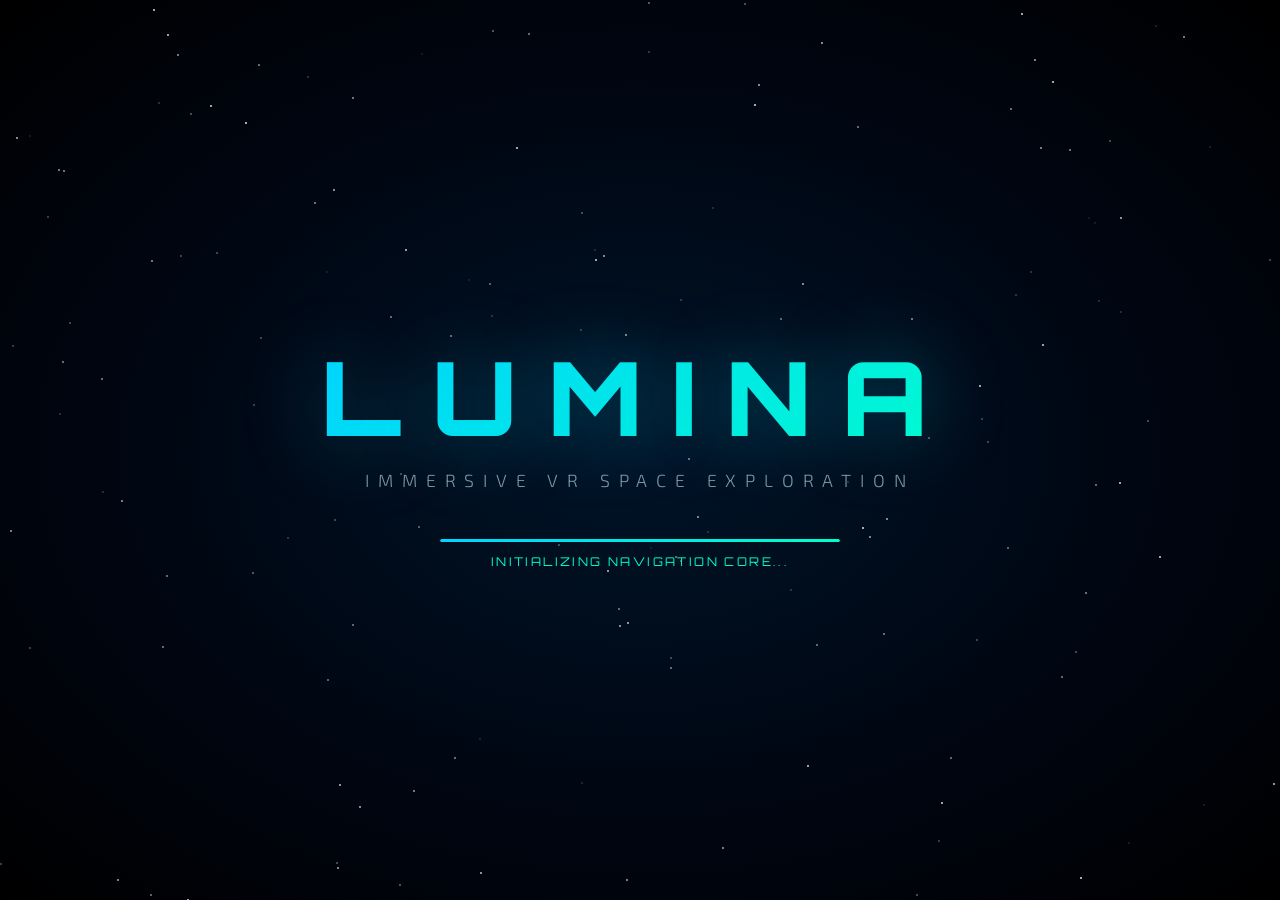
==== index.html @ 9124e57e "1st commit" ====
<!DOCTYPE html>
<html lang="en">

<head>
  <meta charset="UTF-8" />
  <meta name="viewport" content="width=device-width, initial-scale=1.0" />
  <meta name="description" content="LUMINA – An immersive VR space exploration experience. Travel through a living universe, discover alien civilizations, and experience realistic zero-gravity physics." />
  <meta name="keywords" content="VR, space, exploration, A-Frame, WebVR, WebXR, LUMINA" />
  <title>LUMINA – Immersive VR Space Exploration</title>
  <link rel="stylesheet" href="lumina.css" />

  <!-- A-Frame 1.7.1 -->
  <script src="https://aframe.io/releases/1.7.1/aframe.min.js"></script>
  <!-- A-Frame Extras (physics + movement) -->
  <script src="https://cdn.jsdelivr.net/gh/c-frame/aframe-extras@7.4.0/dist/aframe-extras.min.js"></script>
</head>

<body>

  <!-- ╔══════════════════════════════════════════════════════════╗
       ║              LOADING SCREEN                            ║
       ╚══════════════════════════════════════════════════════════╝ -->
  <div id="loading-screen">
    <div class="loading-stars" id="loading-stars-container"></div>
    <div class="loading-logo">LUMINA</div>
    <div class="loading-subtitle">Immersive VR Space Exploration</div>
    <div class="loading-bar-wrapper">
      <div class="loading-bar-track">
        <div class="loading-bar-fill"></div>
      </div>
      <div class="loading-status" id="loading-status">INITIALIZING NAVIGATION CORE...</div>
    </div>
  </div>

  <!-- ╔══════════════════════════════════════════════════════════╗
       ║              HUD OVERLAY                               ║
       ╚══════════════════════════════════════════════════════════╝ -->
  <div id="hud-overlay">

    <!-- Corner brackets -->
    <div class="hud-corner tl"></div>
    <div class="hud-corner tr"></div>
    <div class="hud-corner bl"></div>
    <div class="hud-corner br"></div>

    <!-- TOP BAR -->
    <div id="hud-top">
      <div class="hud-title">◈ LUMINA EXPLORER ◈</div>
      <div class="hud-clock" id="hud-clock">00:00:00 UTC</div>
    </div>

    <!-- EVA INDICATOR -->
    <div id="eva-indicator">⚠ EVA MODE ACTIVE ⚠</div>

    <!-- LEFT PANEL: Ship Status -->
    <div id="hud-left">
      <div class="hud-panel">
        <div class="panel-label">◈ SHIP STATUS</div>
        <!-- Fuel -->
        <div class="meter-row">
          <span class="meter-icon">⛽</span>
          <span class="meter-label">FUEL</span>
          <div class="meter-bar"><div class="meter-fill fuel" id="fuel-bar" style="width:100%"></div></div>
          <span class="meter-val" id="fuel-val">100%</span>
        </div>
        <!-- Oxygen -->
        <div class="meter-row">
          <span class="meter-icon">💨</span>
          <span class="meter-label">O₂</span>
          <div class="meter-bar"><div class="meter-fill oxygen" id="oxygen-bar" style="width:100%"></div></div>
          <span class="meter-val" id="oxygen-val">100%</span>
        </div>
        <!-- Hull -->
        <div class="meter-row">
          <span class="meter-icon">🛡</span>
          <span class="meter-label">HULL</span>
          <div class="meter-bar"><div class="meter-fill hull" id="hull-bar" style="width:100%"></div></div>
          <span class="meter-val" id="hull-val">100%</span>
        </div>
        <!-- Shield -->
        <div class="meter-row">
          <span class="meter-icon">⚡</span>
          <span class="meter-label">SHIELD</span>
          <div class="meter-bar"><div class="meter-fill shield" id="shield-bar" style="width:100%"></div></div>
          <span class="meter-val" id="shield-val">100%</span>
        </div>
      </div>

      <!-- XP & Level -->
      <div class="hud-panel">
        <div class="panel-label">◈ EXPERIENCE</div>
        <div class="xp-bar-wrapper">
          <div class="xp-fill" id="xp-fill" style="width:0%"></div>
        </div>
        <div class="xp-label" id="xp-label">LVL 1  ·  0/1000 XP</div>
      </div>

      <!-- Nav data -->
      <div class="hud-panel">
        <div class="panel-label">◈ NAVIGATION</div>
        <div class="nav-item">
          <span class="nav-key">SECTOR</span>
          <span class="nav-val">SOL-ALPHA</span>
        </div>
        <div class="nav-item">
          <span class="nav-key">COORDS</span>
          <span class="nav-val" id="nav-coords">0,0,0</span>
        </div>
        <div class="nav-item">
          <span class="nav-key">HEADING</span>
          <span class="nav-val">NNE</span>
        </div>
        <div class="nav-item">
          <span class="nav-key">TEMP</span>
          <span class="nav-val">-270°C</span>
        </div>
      </div>
    </div>

    <!-- RIGHT PANEL: Mission & Resources -->
    <div id="hud-right">
      <!-- Mission -->
      <div class="hud-panel" style="background: rgba(0,20,60,0.75); border:1px solid rgba(0,212,255,0.5); border-radius:8px; padding:0.75rem 1rem; backdrop-filter:blur(12px);">
        <div class="mission-title">◈ ACTIVE MISSION</div>
        <div class="mission-name">Explore the Solar System</div>
        <div class="mission-desc">Scan all 8 planets and document your findings for NOVA's research database.</div>
        <div class="mission-progress-bar">
          <div class="mission-progress-fill" id="mission-progress" style="width:35%"></div>
        </div>
        <div style="font-size:0.6rem; color:rgba(200,240,255,0.5); margin-top:0.3rem; font-family:'Orbitron',monospace;">PROGRESS: 35%</div>
      </div>

      <!-- Resources -->
      <div class="hud-panel">
        <div class="panel-label">◈ RESOURCES</div>
        <div class="nav-item">
          <span class="nav-key">💰 Credits</span>
          <span class="nav-val" id="credits-val">850</span>
        </div>
        <div class="nav-item">
          <span class="nav-key">⛏ Minerals</span>
          <span class="nav-val" id="minerals-val">3</span>
        </div>
        <div class="nav-item">
          <span class="nav-key">💎 Crystals</span>
          <span class="nav-val" id="crystals-val">1</span>
        </div>
      </div>

      <!-- Controls -->
      <div class="hud-panel">
        <div class="panel-label">◈ QUICK ACTIONS</div>
        <div class="key-hint"><span class="key">W/S/A/D</span><span class="key-label">Move</span></div>
        <div class="key-hint"><span class="key">WASD+Mouse</span><span class="key-label">Look</span></div>
        <div class="key-hint"><span class="key">E</span><span class="key-label">EVA Mode</span></div>
        <div class="key-hint"><span class="key">U</span><span class="key-label">Upgrades</span></div>
        <div class="key-hint"><span class="key">N</span><span class="key-label">NOVA Talk</span></div>
        <div class="key-hint"><span class="key">Click</span><span class="key-label">Scan/Interact</span></div>
      </div>
    </div>

    <!-- BOTTOM: Velocity + Compass + Radar -->
    <div id="hud-bottom">
      <div class="velocity-display">
        <span class="velocity-val" id="velocity-val">0</span>
        <span class="velocity-unit">KM/S RELATIVE</span>
      </div>

      <div class="compass-display">
        <div class="compass-ring">
          <div class="compass-needle"></div>
        </div>
      </div>

      <div class="radar-display">
        <div class="radar-rings"></div>
        <div class="radar-sweep"></div>
        <!-- Random blips -->
        <div class="radar-dot" style="top:30%;left:60%"></div>
        <div class="radar-dot" style="top:65%;left:25%; background:#fbbf24; box-shadow:0 0 6px #fbbf24;"></div>
        <div class="radar-dot" style="top:20%;left:40%; background:#ef4444; box-shadow:0 0 6px #ef4444;"></div>
        <div class="radar-dot" style="top:50%;left:50%; background:#22c55e; box-shadow:0 0 6px #22c55e;"></div>
      </div>
    </div>

    <!-- NOVA AI PANEL -->
    <div id="nova-panel" class="hidden">
      <div class="nova-orb"></div>
      <div class="nova-content">
        <div class="nova-label">◈ NOVA AI COMPANION</div>
        <div class="nova-text" id="nova-text">"Welcome aboard LUMINA."</div>
      </div>
    </div>

    <!-- PLANET SCANNER -->
    <div id="planet-scanner" class="hidden">
      <div class="scanner-scan-line"></div>
      <div class="scanner-header">
        <span class="scanner-icon" id="scan-icon">🌍</span>
        <span class="scanner-planet-name">EARTH</span>
      </div>
      <div class="scanner-data">
        <div class="scanner-row">
          <span class="scanner-key">Temperature</span>
          <span class="scanner-val" id="scan-temp">15°C avg</span>
        </div>
        <div class="scanner-row">
          <span class="scanner-key">Atmosphere</span>
          <span class="scanner-val" id="scan-atmo">N₂, O₂</span>
        </div>
        <div class="scanner-row">
          <span class="scanner-key">Gravity</span>
          <span class="scanner-val" id="scan-grav">9.81 m/s²</span>
        </div>
        <div class="scanner-row">
          <span class="scanner-key">Diameter</span>
          <span class="scanner-val" id="scan-diam">12,742 km</span>
        </div>
        <div class="scanner-row">
          <span class="scanner-key">Dist. from Sun</span>
          <span class="scanner-val" id="scan-dist">149.6M km</span>
        </div>
        <div class="scanner-fact" id="scan-fact">71% of Earth's surface is covered by water.</div>
      </div>
    </div>

    <!-- NOTIFICATIONS -->
    <div id="notifications"></div>

    <!-- CROSSHAIR -->
    <div class="crosshair">
      <div class="crosshair-ring"></div>
    </div>

    <!-- GALAXY TRANSITION -->
    <div id="galaxy-transition"></div>

    <!-- BLACK HOLE WARNING -->
    <div id="blackhole-warning"></div>

  </div><!-- /hud-overlay -->

  <!-- ╔══════════════════════════════════════════════════════════╗
       ║              UPGRADE MENU                              ║
       ╚══════════════════════════════════════════════════════════╝ -->
  <div id="upgrade-menu" class="hidden">
    <div class="upgrade-container">
      <div class="upgrade-header">
        <h2>◈ SHIP UPGRADES ◈</h2>
        <p>Enhance your LUMINA Explorer with advanced technology</p>
      </div>

      <!-- Resources summary -->
      <div class="resources-display">
        <div class="resource-item">
          <div class="resource-amount" id="credits-val">850</div>
          <div class="resource-label">CREDITS</div>
        </div>
        <div class="resource-item">
          <div class="resource-amount" id="minerals-val2">3</div>
          <div class="resource-label">MINERALS</div>
        </div>
        <div class="resource-item">
          <div class="resource-amount" id="crystals-val2">1</div>
          <div class="resource-label">CRYSTALS</div>
        </div>
      </div>

      <div class="upgrade-grid">
        <!-- Thrusters -->
        <div class="upgrade-card" data-system="thrusters" onclick="buyUpgrade('thrusters')">
          <div class="upgrade-icon">🚀</div>
          <div class="upgrade-name">THRUSTERS</div>
          <div class="upgrade-level-bar">
            <div class="upgrade-pip filled"></div>
            <div class="upgrade-pip"></div>
            <div class="upgrade-pip"></div>
            <div class="upgrade-pip"></div>
            <div class="upgrade-pip"></div>
          </div>
          <div class="upgrade-cost">Cost: 200 CR</div>
        </div>
        <!-- Scanner -->
        <div class="upgrade-card" data-system="scanner" onclick="buyUpgrade('scanner')">
          <div class="upgrade-icon">🔭</div>
          <div class="upgrade-name">SCANNER</div>
          <div class="upgrade-level-bar">
            <div class="upgrade-pip filled"></div>
            <div class="upgrade-pip"></div>
            <div class="upgrade-pip"></div>
            <div class="upgrade-pip"></div>
            <div class="upgrade-pip"></div>
          </div>
          <div class="upgrade-cost">Cost: 150 CR</div>
        </div>
        <!-- Fuel Efficiency -->
        <div class="upgrade-card" data-system="fuelEff" onclick="buyUpgrade('fuelEff')">
          <div class="upgrade-icon">⛽</div>
          <div class="upgrade-name">FUEL EFFICIENCY</div>
          <div class="upgrade-level-bar">
            <div class="upgrade-pip"></div>
            <div class="upgrade-pip"></div>
            <div class="upgrade-pip"></div>
            <div class="upgrade-pip"></div>
            <div class="upgrade-pip"></div>
          </div>
          <div class="upgrade-cost">Cost: 120 CR</div>
        </div>
        <!-- Shield -->
        <div class="upgrade-card" data-system="shield" onclick="buyUpgrade('shield')">
          <div class="upgrade-icon">🛡</div>
          <div class="upgrade-name">SHIELD MATRIX</div>
          <div class="upgrade-level-bar">
            <div class="upgrade-pip filled"></div>
            <div class="upgrade-pip"></div>
            <div class="upgrade-pip"></div>
            <div class="upgrade-pip"></div>
            <div class="upgrade-pip"></div>
          </div>
          <div class="upgrade-cost">Cost: 200 CR</div>
        </div>
        <!-- Navigation -->
        <div class="upgrade-card" data-system="navigation" onclick="buyUpgrade('navigation')">
          <div class="upgrade-icon">🗺</div>
          <div class="upgrade-name">NAVIGATION</div>
          <div class="upgrade-level-bar">
            <div class="upgrade-pip"></div>
            <div class="upgrade-pip"></div>
            <div class="upgrade-pip"></div>
            <div class="upgrade-pip"></div>
            <div class="upgrade-pip"></div>
          </div>
          <div class="upgrade-cost">Cost: 100 CR</div>
        </div>
        <!-- AI -->
        <div class="upgrade-card" data-system="ai" onclick="buyUpgrade('ai')">
          <div class="upgrade-icon">🤖</div>
          <div class="upgrade-name">NOVA AI CORE</div>
          <div class="upgrade-level-bar">
            <div class="upgrade-pip filled"></div>
            <div class="upgrade-pip"></div>
            <div class="upgrade-pip"></div>
            <div class="upgrade-pip"></div>
            <div class="upgrade-pip"></div>
          </div>
          <div class="upgrade-cost">Cost: 180 CR</div>
        </div>
        <!-- Jetpack -->
        <div class="upgrade-card" data-system="jetpack" onclick="buyUpgrade('jetpack')">
          <div class="upgrade-icon">🧳</div>
          <div class="upgrade-name">JETPACK</div>
          <div class="upgrade-level-bar">
            <div class="upgrade-pip"></div>
            <div class="upgrade-pip"></div>
            <div class="upgrade-pip"></div>
            <div class="upgrade-pip"></div>
            <div class="upgrade-pip"></div>
          </div>
          <div class="upgrade-cost">Cost: 250 CR</div>
        </div>
        <!-- Radar -->
        <div class="upgrade-card" data-system="radar" onclick="buyUpgrade('radar')">
          <div class="upgrade-icon">📡</div>
          <div class="upgrade-name">RADAR ARRAY</div>
          <div class="upgrade-level-bar">
            <div class="upgrade-pip filled"></div>
            <div class="upgrade-pip"></div>
            <div class="upgrade-pip"></div>
            <div class="upgrade-pip"></div>
            <div class="upgrade-pip"></div>
          </div>
          <div class="upgrade-cost">Cost: 130 CR</div>
        </div>
        <!-- Storage -->
        <div class="upgrade-card" data-system="storage" onclick="buyUpgrade('storage')">
          <div class="upgrade-icon">📦</div>
          <div class="upgrade-name">CARGO HOLD</div>
          <div class="upgrade-level-bar">
            <div class="upgrade-pip"></div>
            <div class="upgrade-pip"></div>
            <div class="upgrade-pip"></div>
            <div class="upgrade-pip"></div>
            <div class="upgrade-pip"></div>
          </div>
          <div class="upgrade-cost">Cost: 90 CR</div>
        </div>
        <!-- Appearance -->
        <div class="upgrade-card" data-system="appearance" onclick="buyUpgrade('appearance')">
          <div class="upgrade-icon">✨</div>
          <div class="upgrade-name">HULL SKIN</div>
          <div class="upgrade-level-bar">
            <div class="upgrade-pip"></div>
            <div class="upgrade-pip"></div>
            <div class="upgrade-pip"></div>
            <div class="upgrade-pip"></div>
            <div class="upgrade-pip"></div>
          </div>
          <div class="upgrade-cost">Cost: 80 CR</div>
        </div>
      </div>

      <button class="upgrade-close-btn" onclick="closeUpgradeMenu()">[ CLOSE — RETURN TO COCKPIT ]</button>
    </div>
  </div>

  <!-- ╔══════════════════════════════════════════════════════════╗
       ║              A-FRAME VR SCENE                          ║
       ╚══════════════════════════════════════════════════════════╝ -->
  <a-scene
    id="lumina-scene"
    renderer="antialias:true; colorManagement:true; physicallyCorrectLights:true; highRefreshRate:true; exposure:1.0;"
    vr-mode-ui="enabled:true"
    background="color: #000007"
    fog="type:exponential; color:#000010; density:0.0008"
    stats="false"
  >

    <!-- ── ASSETS ─────────────────────────────────────────────── -->
    <a-assets timeout="15000">
      <!-- Planet textures via esoteric CDN -->
      <img id="tex-sun"     src="https://upload.wikimedia.org/wikipedia/commons/thumb/b/b4/The_Sun_by_the_Atmospheric_Imaging_Assembly_of_NASA%27s_Solar_Dynamics_Observatory_-_20100819.jpg/1024px-The_Sun_by_the_Atmospheric_Imaging_Assembly_of_NASA%27s_Solar_Dynamics_Observatory_-_20100819.jpg" crossorigin="anonymous" />
      <img id="tex-earth"   src="https://upload.wikimedia.org/wikipedia/commons/thumb/0/0d/Africa_and_Europe_from_a_Million_Miles_Away.png/1024px-Africa_and_Europe_from_a_Million_Miles_Away.png" crossorigin="anonymous" />
      <img id="tex-mars"    src="https://upload.wikimedia.org/wikipedia/commons/thumb/0/02/OSIRIS_Mars_true_color.jpg/1024px-OSIRIS_Mars_true_color.jpg" crossorigin="anonymous" />
      <img id="tex-jupiter" src="https://upload.wikimedia.org/wikipedia/commons/thumb/2/2b/Jupiter_and_its_shrunken_Great_Red_Spot.jpg/1024px-Jupiter_and_its_shrunken_Great_Red_Spot.jpg" crossorigin="anonymous" />
      <img id="tex-moon"    src="https://upload.wikimedia.org/wikipedia/commons/thumb/e/e1/FullMoon2010.jpg/1024px-FullMoon2010.jpg" crossorigin="anonymous" />
      <img id="tex-saturn"  src="https://upload.wikimedia.org/wikipedia/commons/thumb/c/c7/Saturn_during_Equinox.jpg/1024px-Saturn_during_Equinox.jpg" crossorigin="anonymous" />
      <img id="tex-venus"   src="https://upload.wikimedia.org/wikipedia/commons/thumb/e/e5/Venus-real_color.jpg/1024px-Venus-real_color.jpg" crossorigin="anonymous" />
      <img id="tex-neptune" src="https://upload.wikimedia.org/wikipedia/commons/thumb/5/56/Neptune_Full.jpg/1024px-Neptune_Full.jpg" crossorigin="anonymous" />
      <img id="tex-nebula"  src="https://upload.wikimedia.org/wikipedia/commons/thumb/1/12/Eta_Carinae.jpg/1280px-Eta_Carinae.jpg" crossorigin="anonymous" />
      <!-- Milky Way -->
      <img id="tex-sky"     src="https://upload.wikimedia.org/wikipedia/commons/thumb/4/43/ESO-VLT-Laser-phot-0a-99.jpg/1280px-ESO-VLT-Laser-phot-0a-99.jpg" crossorigin="anonymous" />
    </a-assets>

    <!-- ── CAMERA RIG ─────────────────────────────────────────── -->
    <a-entity id="camera-rig" position="0 1.6 0" movement-controls="fly:true; speed:8; constrainToNavMesh:false">
      <a-camera
        id="main-camera"
        look-controls="pointerLockEnabled:true"
        wasd-controls="fly:true; speed:8"
        fov="80"
        near="0.1"
        far="2000"
      >
        <!-- Cursor for gaze interaction -->
        <a-cursor
          id="cursor"
          color="#00ffcc"
          opacity="0.5"
          raycaster="objects: .scannable, .interactable, .collectible-obj"
          fuse="true"
          fuse-timeout="2000"
          animation__click="property:scale; startEvents:click; from:0.1 0.1 0.1; to:1 1 1; dur:150"
        ></a-cursor>

        <!-- VR Controllers visualization (desktop fallback) -->
      </a-camera>
    </a-entity>

    <!-- ── AMBIENT LIGHT ──────────────────────────────────────── -->
    <a-entity light="type:ambient; color:#001428; intensity:0.4"></a-entity>

    <!-- ── SUN ────────────────────────────────────────────────── -->
    <a-entity position="0 0 -120">
      <!-- Sun sphere -->
      <a-sphere
        id="sun"
        radius="18"
        src="#tex-sun"
        class="scannable"
        emissive="#ff8800"
        emissive-intensity="0.6"
        self-rotate="speed:0.05"
      >
        <!-- Sunlight point light -->
        <a-entity light="type:point; color:#fff5cc; intensity:3.5; distance:600; decay:1.5"></a-entity>
      </a-sphere>

      <!-- Solar corona glow -->
      <a-sphere radius="20" color="#ff6600" material="transparent:true; opacity:0.12; blending:additive; depthWrite:false;" self-rotate="speed:0.03"></a-sphere>
      <a-sphere radius="22" color="#ffaa00" material="transparent:true; opacity:0.06; blending:additive; depthWrite:false;" self-rotate="speed:0.02"></a-sphere>

      <!-- Lens flare text label -->
      <a-text value="SOL" position="0 21 0" align="center" color="#ffcc88" width="15" font="mozillavr"></a-text>
    </a-entity>

    <!-- ══════════════════════════════════════════════════════════
         SOLAR SYSTEM PLANETS
         ══════════════════════════════════════════════════════════ -->

    <!-- ── MERCURY ──────────────────────────────────────────────── -->
    <a-entity id="mercury-orbit" orbit="radius:28; speed:0.09; offset:1.0; tilt:0.1">
      <a-sphere
        id="mercury"
        radius="0.8"
        color="#a0998c"
        class="scannable"
        planet-scannable="planet:mercury"
        self-rotate="speed:0.04"
      >
        <a-entity light="type:point; color:#888888; intensity:0.3; distance:5"></a-entity>
      </a-sphere>
    </a-entity>

    <!-- ── VENUS ────────────────────────────────────────────────── -->
    <a-entity id="venus-orbit" orbit="radius:38; speed:0.07; offset:2.1; tilt:0.2">
      <a-sphere
        id="venus"
        radius="1.4"
        src="#tex-venus"
        class="scannable"
        planet-scannable="planet:venus"
        self-rotate="speed:0.025"
        atmosphere="color:#e8c87a; opacity:0.2; scale:1.1"
      >
      </a-sphere>
      <a-text value="VENUS" position="0 2.2 0" align="center" color="#e8c87a" width="8" font="mozillavr"></a-text>
    </a-entity>

    <!-- ── EARTH ────────────────────────────────────────────────── -->
    <a-entity id="earth-orbit" orbit="radius:50; speed:0.055; offset:0.5; tilt:0.5">
      <a-sphere
        id="earth"
        radius="1.8"
        src="#tex-earth"
        class="scannable"
        planet-scannable="planet:earth"
        self-rotate="speed:0.08"
        atmosphere="color:#4488ff; opacity:0.18; scale:1.12"
      >
      </a-sphere>
      <!-- Moon -->
      <a-entity orbit="radius:4; speed:0.4; offset:0; tilt:0.1">
        <a-sphere
          id="moon"
          radius="0.5"
          src="#tex-moon"
          class="scannable"
          planet-scannable="planet:moon"
          self-rotate="speed:0.05"
        ></a-sphere>
      </a-entity>
      <a-text value="EARTH" position="0 2.7 0" align="center" color="#88ccff" width="8" font="mozillavr"></a-text>
    </a-entity>

    <!-- ── MARS ─────────────────────────────────────────────────── -->
    <a-entity id="mars-orbit" orbit="radius:65; speed:0.04; offset:1.8; tilt:0.3">
      <a-sphere
        id="mars"
        radius="1.3"
        src="#tex-mars"
        class="scannable"
        planet-scannable="planet:mars"
        self-rotate="speed:0.07"
        atmosphere="color:#cc4422; opacity:0.1; scale:1.08"
      >
      </a-sphere>
      <!-- Alien ruins on Mars -->
      <a-entity position="0 1.5 0">
        <a-box
          width="0.3" height="0.5" depth="0.3"
          color="#886655"
          class="interactable"
          artifact-scannable="story:Ancient Martian monolith — predating recorded history by 2.3 billion years."
          position="-0.3 0 0"
        ></a-box>
        <a-box
          width="0.2" height="0.7" depth="0.2"
          color="#997766"
          class="interactable"
          artifact-scannable="story:Remnant of an advanced energy conduit from a lost Martian civilization."
          position="0.3 0 0"
        ></a-box>
      </a-entity>
      <a-text value="MARS" position="0 2.2 0" align="center" color="#ff8866" width="8" font="mozillavr"></a-text>
    </a-entity>

    <!-- ── ASTEROID BELT ─────────────────────────────────────────── -->
    <a-entity id="asteroid-belt" position="0 0 0">
      <!-- 30 procedural asteroids in a ring -->
      <a-entity id="ast-gen"></a-entity>
    </a-entity>

    <!-- ── JUPITER ───────────────────────────────────────────────── -->
    <a-entity id="jupiter-orbit" orbit="radius:100; speed:0.022; offset:3.5; tilt:0.1">
      <a-sphere
        id="jupiter"
        radius="5.5"
        src="#tex-jupiter"
        class="scannable"
        planet-scannable="planet:jupiter"
        self-rotate="speed:0.18"
        atmosphere="color:#e8b86a; opacity:0.12; scale:1.06"
      >
      </a-sphere>
      <!-- Great Red Spot indicator -->
      <a-text value="JUPITER" position="0 7 0" align="center" color="#e8c88a" width="10" font="mozillavr"></a-text>
    </a-entity>

    <!-- ── SATURN ─────────────────────────────────────────────────── -->
    <a-entity id="saturn-orbit" orbit="radius:140; speed:0.016; offset:1.2; tilt:0.4">
      <a-sphere
        id="saturn"
        radius="4.5"
        src="#tex-saturn"
        class="scannable"
        planet-scannable="planet:saturn"
        self-rotate="speed:0.14"
      >
      </a-sphere>
      <!-- Saturn's rings -->
      <a-torus
        radius="7"
        radius-tubular="3"
        arc="360"
        segments-tubular="80"
        color="#c8aa88"
        rotation="-15 0 0"
        material="transparent:true; opacity:0.55; side:double"
        self-rotate="speed:0.03"
      ></a-torus>
      <a-torus
        radius="8.5"
        radius-tubular="1.2"
        arc="360"
        segments-tubular="80"
        color="#a89878"
        rotation="-15 0 0"
        material="transparent:true; opacity:0.35; side:double"
        self-rotate="speed:0.025"
      ></a-torus>
      <a-text value="SATURN" position="0 7 0" align="center" color="#ddc8a0" width="10" font="mozillavr"></a-text>
    </a-entity>

    <!-- ── URANUS ─────────────────────────────────────────────────── -->
    <a-entity id="uranus-orbit" orbit="radius:185; speed:0.011; offset:2.7; tilt:1.7">
      <a-sphere
        id="uranus"
        radius="3.2"
        color="#88e0d8"
        class="scannable"
        planet-scannable="planet:uranus"
        self-rotate="speed:0.09; axis:z"
        atmosphere="color:#88e8e0; opacity:0.14; scale:1.08"
      >
      </a-sphere>
      <a-torus
        radius="4.5"
        radius-tubular="0.6"
        arc="360"
        segments-tubular="60"
        color="#aaeee8"
        rotation="0 0 80"
        material="transparent:true; opacity:0.3; side:double"
      ></a-torus>
      <a-text value="URANUS" position="0 5 0" align="center" color="#88e8d8" width="10" font="mozillavr"></a-text>
    </a-entity>

    <!-- ── NEPTUNE ────────────────────────────────────────────────── -->
    <a-entity id="neptune-orbit" orbit="radius:230; speed:0.008; offset:0.8; tilt:0.3">
      <a-sphere
        id="neptune"
        radius="3.0"
        src="#tex-neptune"
        class="scannable"
        planet-scannable="planet:neptune"
        self-rotate="speed:0.12"
        atmosphere="color:#3388ff; opacity:0.2; scale:1.1"
      >
      </a-sphere>
      <a-text value="NEPTUNE" position="0 4.5 0" align="center" color="#6699ff" width="10" font="mozillavr"></a-text>
    </a-entity>

    <!-- ══════════════════════════════════════════════════════════
         DEEP SPACE FEATURES
         ══════════════════════════════════════════════════════════ -->

    <!-- ── WORMHOLE ───────────────────────────────────────────────── -->
    <a-entity id="wormhole" position="80 15 -180">
      <!-- Outer rings -->
      <a-torus
        radius="6" radius-tubular="0.3" arc="360" segments-tubular="80"
        color="#8855ff"
        material="transparent:true; opacity:0.8; blending:additive; emissive:#8855ff; emissive-intensity:0.8"
        wormhole-spin="speed:1.2"
        class="interactable"
        wormhole-enter
      ></a-torus>
      <a-torus
        radius="5.4" radius-tubular="0.2" arc="360" segments-tubular="80"
        color="#aa77ff"
        material="transparent:true; opacity:0.6; blending:additive; emissive:#aa77ff; emissive-intensity:0.6"
        wormhole-spin="speed:-0.8"
      ></a-torus>
      <a-torus
        radius="4.6" radius-tubular="0.15" arc="360" segments-tubular="60"
        color="#cc99ff"
        material="transparent:true; opacity:0.4; blending:additive"
        wormhole-spin="speed:2.0"
      ></a-torus>
      <!-- Core -->
      <a-sphere
        radius="4.2"
        color="#110022"
        material="transparent:true; opacity:0.95; emissive:#330055; emissive-intensity:0.3"
      ></a-sphere>
      <!-- Inner glow -->
      <a-sphere
        radius="3.8"
        color="#6633bb"
        material="transparent:true; opacity:0.4; blending:additive; depthWrite:false"
        wormhole-spin="speed:0.5"
      ></a-sphere>
      <a-entity light="type:point; color:#9966ff; intensity:2; distance:40"></a-entity>
      <a-text value="WORMHOLE" position="0 8 0" align="center" color="#cc99ff" width="10" font="mozillavr"></a-text>
      <a-text value="[CLICK TO ENTER]" position="0 6.5 0" align="center" color="#9966cc" width="6" font="mozillavr"></a-text>
    </a-entity>

    <!-- ── BLACK HOLE ─────────────────────────────────────────────── -->
    <a-entity id="black-hole" position="-120 -20 -300" blackhole-effect="warningDist:50">
      <!-- Accretion disk -->
      <a-torus
        radius="12" radius-tubular="4" arc="360" segments-tubular="120"
        color="#ff6600"
        material="transparent:true; opacity:0.7; emissive:#ff4400; emissive-intensity:0.5; blending:additive; depthWrite:false"
        rotation="70 0 0"
        self-rotate="speed:0.3"
      ></a-torus>
      <a-torus
        radius="9" radius-tubular="2" arc="360" segments-tubular="80"
        color="#ffaa00"
        material="transparent:true; opacity:0.5; emissive:#ff8800; emissive-intensity:0.4; blending:additive; depthWrite:false"
        rotation="70 10 0"
        self-rotate="speed:0.5"
      ></a-torus>
      <!-- Event horizon -->
      <a-sphere radius="7" color="#000000" material="emissive:#000000; emissive-intensity:1"></a-sphere>
      <!-- Inner glow -->
      <a-sphere radius="7.5" color="#ff4400"
        material="transparent:true; opacity:0.1; blending:additive; depthWrite:false"
      ></a-sphere>
      <a-entity light="type:point; color:#ff6600; intensity:1.5; distance:80"></a-entity>
      <a-text value="BLACK HOLE" position="0 16 0" align="center" color="#ff8844" width="12" font="mozillavr"></a-text>
    </a-entity>

    <!-- ── NEBULAE ──────────────────────────────────────────────────── -->
    <!-- Nebula 1 — red giant remnant -->
    <a-entity position="150 30 -250">
      <a-sphere radius="45" color="#ff4488"
        material="transparent:true; opacity:0.06; blending:additive; depthWrite:false; side:back"
      ></a-sphere>
      <a-sphere radius="38" color="#ff8844"
        material="transparent:true; opacity:0.04; blending:additive; depthWrite:false; side:back"
      ></a-sphere>
      <a-sphere radius="30" color="#ffcc44"
        material="transparent:true; opacity:0.03; blending:additive; depthWrite:false; side:back"
      ></a-sphere>
      <a-entity light="type:point; color:#ff4488; intensity:1; distance:100"></a-entity>
    </a-entity>

    <!-- Nebula 2 — blue-green -->
    <a-entity position="-200 10 -280">
      <a-sphere radius="55" color="#0088ff"
        material="transparent:true; opacity:0.05; blending:additive; depthWrite:false; side:back"
      ></a-sphere>
      <a-sphere radius="42" color="#00ccff"
        material="transparent:true; opacity:0.04; blending:additive; depthWrite:false; side:back"
      ></a-sphere>
      <a-sphere radius="32" color="#00ffaa"
        material="transparent:true; opacity:0.035; blending:additive; depthWrite:false; side:back"
      ></a-sphere>
      <a-entity light="type:point; color:#0088ff; intensity:0.8; distance:120"></a-entity>
    </a-entity>

    <!-- Nebula 3 — purple eye -->
    <a-entity position="30 -60 -350">
      <a-sphere radius="60" color="#8833cc"
        material="transparent:true; opacity:0.05; blending:additive; depthWrite:false; side:back"
      ></a-sphere>
      <a-sphere radius="48" color="#cc44ff"
        material="transparent:true; opacity:0.04; blending:additive; depthWrite:false; side:back"
      ></a-sphere>
      <a-entity light="type:point; color:#aa44ff; intensity:0.7; distance:150"></a-entity>
    </a-entity>

    <!-- ── DISTANT GALAXIES ───────────────────────────────────────── -->
    <a-entity position="300 50 -500">
      <a-sphere radius="30" color="#ffc0a0"
        material="transparent:true; opacity:0.06; blending:additive; depthWrite:false; side:back"
      ></a-sphere>
      <a-torus radius="20" radius-tubular="8" arc="360" segments-tubular="60"
        color="#ff8855"
        rotation="70 30 0"
        material="transparent:true; opacity:0.07; blending:additive; depthWrite:false"
        self-rotate="speed:0.01"
      ></a-torus>
    </a-entity>

    <!-- ── ALIEN CIVILIZATION — DISTANT PLANET + TEMPLES ─────────── -->
    <a-entity id="alien-world" position="-60 -5 -180">
      <!-- Alien world -->
      <a-sphere
        id="alien-planet"
        radius="4"
        color="#336644"
        class="scannable"
        planet-scannable="planet:neptune"
        self-rotate="speed:0.06"
        atmosphere="color:#44ff88; opacity:0.2; scale:1.1"
      >
      </a-sphere>
      <!-- Temple structures -->
      <a-entity position="0 4.2 0">
        <!-- Main pyramid -->
        <a-cone height="1.5" radius-bottom="1" radius-top="0" color="#2a8844"
          class="interactable"
          artifact-scannable="story:A crystalline energy pyramid from the Zyx'ari civilization — active for 1.4 billion years."
          position="0 0 0"
          animation="property:rotation; to:0 360 0; dur:20000; loop:true; easing:linear"
        ></a-cone>
        <!-- Side obelisks -->
        <a-box width="0.2" height="1" depth="0.2" color="#1a6633"
          class="interactable"
          artifact-scannable="story:Zyx'ari communication obelisk broadcasting encoded signals across 4,000 light years."
          position="-1.2 0 0"
        ></a-box>
        <a-box width="0.2" height="0.8" depth="0.2" color="#1a6633"
          class="interactable"
          artifact-scannable="story:Harmonic resonance pillar — still vibrating at 432 Hz after millennia."
          position="1.2 0 0"
        ></a-box>
        <!-- Energy crystal above pyramid -->
        <a-box width="0.2" height="0.5" depth="0.2" color="#00ff88"
          material="transparent:true; opacity:0.8; emissive:#00ff88; emissive-intensity:0.6; blending:additive"
          position="0 1.5 0"
          animation="property:position; from:0 1.5 0; to:0 1.8 0; dur:2000; loop:true; dir:alternate; easing:easeInOutSine"
          class="collectible-obj"
          collectible="type:crystal; amount:2"
        ></a-box>
        <a-entity light="type:point; color:#00ff88; intensity:1.5; distance:8; position:0 1.5 0"></a-entity>
      </a-entity>
      <a-text value="ALIEN WORLD" position="0 5.5 0" align="center" color="#44ff88" width="10" font="mozillavr"></a-text>
    </a-entity>

    <!-- ── COMETS ─────────────────────────────────────────────────── -->
    <a-entity comet="speed:1.2; range:300" position="50 20 -80"></a-entity>
    <a-entity comet="speed:0.9; range:250" position="-30 10 -120"></a-entity>
    <a-entity comet="speed:1.5; range:350" position="100 -15 -60"></a-entity>

    <!-- ── FLOATING COLLECTIBLE RESOURCES ──────────────────────────── -->
    <!-- Minerals -->
    <a-box width="0.3" height="0.3" depth="0.3" color="#aa8855"
      class="collectible-obj"
      collectible="type:mineral; amount:1"
      position="10 2 -15"
      animation="property:rotation; to:0 360 0; dur:4000; loop:true; easing:linear"
    ></a-box>
    <a-box width="0.25" height="0.25" depth="0.25" color="#cc9966"
      class="collectible-obj"
      collectible="type:mineral; amount:1"
      position="-8 1 -20"
      animation="property:rotation; to:0 360 0; dur:5000; loop:true; easing:linear"
    ></a-box>
    <!-- Crystals -->
    <a-box width="0.2" height="0.4" depth="0.2" color="#00ffcc"
      material="transparent:true; opacity:0.85; emissive:#00ffcc; emissive-intensity:0.5"
      class="collectible-obj"
      collectible="type:crystal; amount:1"
      position="5 3 -12"
      animation="property:rotation; to:0 360 0; dur:3000; loop:true; easing:linear"
    ></a-box>
    <!-- Dark matter canister -->
    <a-cylinder radius="0.15" height="0.4" color="#220033"
      material="emissive:#9900ff; emissive-intensity:0.4; transparent:true; opacity:0.9"
      class="collectible-obj"
      collectible="type:mineral; amount:3"
      position="-12 4 -25"
      animation="property:rotation; to:0 360 0; dur:6000; loop:true; easing:linear"
    ></a-cylinder>

    <!-- ── DAMAGED SATELLITE ─────────────────────────────────────── -->
    <a-entity id="satellite" position="15 8 -30">
      <!-- Body -->
      <a-box width="0.6" height="0.4" depth="0.3" color="#556677"
        class="interactable"
        artifact-scannable="story:Communications satellite — damaged solar array. Repair required to restore signal to Earth."
        animation="property:rotation; to:5 360 15; dur:8000; loop:true; easing:linear"
      >
        <!-- Solar panels (broken) -->
        <a-box width="1.2" height="0.05" depth="0.4" color="#334455"
          position="-0.9 0 0"
          rotation="0 0 20"
        ></a-box>
        <a-box width="0.8" height="0.05" depth="0.4" color="#334455"
          position="0.7 0 0"
          rotation="0 0 -10"
        ></a-box>
        <!-- Antenna -->
        <a-cylinder radius="0.02" height="0.5" color="#889988"
          position="0 0.35 0"
        ></a-cylinder>
        <a-sphere radius="0.05" color="#00ffcc"
          material="emissive:#00ffcc; emissive-intensity:0.8"
          position="0 0.6 0"
          animation="property:material.opacity; from:1; to:0.2; dur:800; loop:true; dir:alternate"
        ></a-sphere>
      </a-box>
    </a-entity>

    <!-- ── SPACE DEBRIS ───────────────────────────────────────────── -->
    <a-box width="0.4" height="0.3" depth="0.2" color="#445566"
      position="20 5 -40"
      asteroid-drift="speed:0.005"
    ></a-box>
    <a-box width="0.25" height="0.2" depth="0.35" color="#556677"
      position="-15 3 -35"
      asteroid-drift="speed:0.007"
    ></a-box>
    <a-cylinder radius="0.15" height="0.5" color="#334455"
      position="8 -2 -28"
      asteroid-drift="speed:0.004"
    ></a-cylinder>

    <!-- ── PROCEDURAL STARS ─────────────────────────────────────── -->
    <a-entity starfield="count:4000; radius:450"></a-entity>

    <!-- ── SPACE DUST ──────────────────────────────────────────── -->
    <a-entity space-dust="count:600"></a-entity>

    <!-- ══════════════════════════════════════════════════════════
         COCKPIT (stationary HUD mesh, visible only in headset)
         ══════════════════════════════════════════════════════════ -->
    <!-- The cockpit frame is visible in the scene but the HUD overlay
         handles actual status. The 3D cockpit adds presence in VR. -->
    <a-entity id="cockpit" position="0 0 0">

      <!-- Instrument Panel bottom -->
      <a-box
        width="2.2" height="0.15" depth="0.7"
        color="#0a1a2e"
        position="0 -0.7 -1.1"
        material="emissive:#001830; emissive-intensity:0.3"
      ></a-box>

      <!-- Dashboard glow strips -->
      <a-box width="2" height="0.02" depth="0.01" color="#00d4ff"
        material="emissive:#00d4ff; emissive-intensity:1; transparent:true; opacity:0.8; blending:additive"
        position="0 -0.62 -0.78"
      ></a-box>
      <a-box width="2" height="0.02" depth="0.01" color="#0088ff"
        material="emissive:#0088ff; emissive-intensity:0.8; transparent:true; opacity:0.6; blending:additive"
        position="0 -0.66 -0.78"
      ></a-box>

      <!-- Holographic displays (glowing planes) -->
      <a-plane width="0.4" height="0.25" color="#001428"
        position="-0.7 -0.5 -1.1"
        rotation="-30 0 0"
        material="transparent:true; opacity:0.85; emissive:#003366; emissive-intensity:0.5"
      ></a-plane>
      <a-plane width="0.5" height="0.3" color="#001428"
        position="0 -0.48 -1.15"
        rotation="-30 0 0"
        material="transparent:true; opacity:0.85; emissive:#003355; emissive-intensity:0.6"
      ></a-plane>
      <a-plane width="0.4" height="0.25" color="#001428"
        position="0.7 -0.5 -1.1"
        rotation="-30 0 0"
        material="transparent:true; opacity:0.85; emissive:#003366; emissive-intensity:0.5"
      ></a-plane>

      <!-- Control column -->
      <a-cylinder radius="0.04" height="0.3" color="#112233"
        position="0 -0.55 -0.95"
        rotation="20 0 0"
        material="emissive:#002244; emissive-intensity:0.3"
      ></a-cylinder>
      <a-sphere radius="0.06" color="#0088ff"
        position="0 -0.4 -0.92"
        material="emissive:#00aaff; emissive-intensity:0.6"
      ></a-sphere>

      <!-- Left armrest -->
      <a-box width="0.25" height="0.06" depth="0.5" color="#0a1a2e"
        position="-0.75 -0.62 -0.9"
        material="emissive:#001128; emissive-intensity:0.2"
      ></a-box>

      <!-- Right armrest -->
      <a-box width="0.25" height="0.06" depth="0.5" color="#0a1a2e"
        position="0.75 -0.62 -0.9"
        material="emissive:#001128; emissive-intensity:0.2"
      ></a-box>

      <!-- Cockpit frame top -->
      <a-entity position="0 0.6 -0.8">
        <a-box width="2.5" height="0.05" depth="0.05" color="#0a1a2e"
          material="emissive:#001830; emissive-intensity:0.2"
        ></a-box>
      </a-entity>

      <!-- Left pillar -->
      <a-box width="0.06" height="1.4" depth="0.06" color="#0a1a2e"
        position="-1.15 0 -0.75"
        material="emissive:#001830; emissive-intensity:0.2"
      ></a-box>
      <!-- Right pillar -->
      <a-box width="0.06" height="1.4" depth="0.06" color="#0a1a2e"
        position="1.15 0 -0.75"
        material="emissive:#001830; emissive-intensity:0.2"
      ></a-box>

      <!-- LUMINA title display on dash -->
      <a-text
        value="LUMINA IMMERSIVE SPACE EXPLORATION"
        position="0 -0.44 -1.14"
        rotation="-30 0 0"
        align="center"
        color="#00d4ff"
        width="1.8"
        font="mozillavr"
      ></a-text>

      <!-- Thruster status lights -->
      <a-sphere radius="0.025" color="#00ff88"
        material="emissive:#00ff88; emissive-intensity:1"
        position="-0.6 -0.62 -0.78"
        animation="property:material.opacity; from:1; to:0.3; dur:1500; loop:true; dir:alternate"
      ></a-sphere>
      <a-sphere radius="0.025" color="#00ff88"
        material="emissive:#00ff88; emissive-intensity:1"
        position="-0.5 -0.62 -0.78"
        animation="property:material.opacity; from:0.3; to:1; dur:1500; loop:true; dir:alternate"
      ></a-sphere>
      <a-sphere radius="0.025" color="#ffaa00"
        material="emissive:#ffaa00; emissive-intensity:1"
        position="-0.4 -0.62 -0.78"
        animation="property:material.opacity; from:1; to:0.4; dur:900; loop:true; dir:alternate"
      ></a-sphere>
      <a-sphere radius="0.025" color="#00d4ff"
        material="emissive:#00d4ff; emissive-intensity:1"
        position="0.4 -0.62 -0.78"
      ></a-sphere>
      <a-sphere radius="0.025" color="#00d4ff"
        material="emissive:#00d4ff; emissive-intensity:1"
        position="0.5 -0.62 -0.78"
      ></a-sphere>
      <a-sphere radius="0.025" color="#ff4444"
        material="emissive:#ff4444; emissive-intensity:1"
        position="0.6 -0.62 -0.78"
        animation="property:material.opacity; from:1; to:0; dur:600; loop:true; dir:alternate"
      ></a-sphere>

      <!-- Cockpit glow ambient -->
      <a-entity light="type:point; color:#003366; intensity:0.8; distance:3" position="0 -0.3 -0.9"></a-entity>
    </a-entity>

    <!-- ── SKYBOX – Milky Way ─────────────────────────────────── -->
    <a-sky src="#tex-sky" radius="900" rotation="0 -90 0" material="side:back"></a-sky>

  </a-scene>

  <!-- ─── LUMINA Scripts ──────────────────────────────────────────── -->
  <script src="lumina.js"></script>

  <!-- ─── Asteroid Belt Generator ───────────────────────────────── -->
  <script>
    /* Generate asteroid belt procedurally after DOM is ready */
    document.addEventListener('DOMContentLoaded', () => {
      const belt = document.getElementById('ast-gen');
      if (!belt) return;
      const beltCols = ['#8a8070', '#6a6560', '#7a7268', '#9a8880', '#5a5550'];
      const innerR = 74, outerR = 86;
      for (let i = 0; i < 45; i++) {
        const r = innerR + Math.random() * (outerR - innerR);
        const angle = Math.random() * Math.PI * 2;
        const x = Math.cos(angle) * r;
        const z = Math.sin(angle) * r;
        const y = (Math.random() - 0.5) * 6;
        const size = 0.15 + Math.random() * 0.6;
        const col = beltCols[Math.floor(Math.random() * beltCols.length)];

        const ast = document.createElement('a-box');
        ast.setAttribute('width', size);
        ast.setAttribute('height', size * 0.7);
        ast.setAttribute('depth', size * 0.85);
        ast.setAttribute('color', col);
        ast.setAttribute('position', `${x} ${y} ${z}`);
        ast.setAttribute('rotation', `${Math.random()*360} ${Math.random()*360} ${Math.random()*360}`);
        ast.setAttribute('asteroid-drift', `speed:${0.002 + Math.random() * 0.008}`);
        belt.appendChild(ast);
      }

      /* Generate loading screen background stars */
      const starsContainer = document.getElementById('loading-stars-container');
      if (starsContainer) {
        for (let i = 0; i < 150; i++) {
          const s = document.createElement('div');
          s.className = 'loading-star';
          s.style.setProperty('--duration', (2 + Math.random() * 5) + 's');
          s.style.left = Math.random() * 100 + '%';
          s.style.top = Math.random() * 100 + '%';
          s.style.opacity = Math.random() * 0.8 + 0.1;
          starsContainer.appendChild(s);
        }
      }
    });
  </script>

</body>
</html>
---- lumina.css ----
/* ============================================================
   LUMINA – Immersive VR Space Exploration
   HUD Overlay & UI Stylesheet
   ============================================================ */

@import url('https://fonts.googleapis.com/css2?family=Orbitron:wght@400;500;700;900&family=Exo+2:wght@300;400;500;600&display=swap');

* {
  margin: 0;
  padding: 0;
  box-sizing: border-box;
}

:root {
  --holo-blue: #00d4ff;
  --holo-cyan: #00ffcc;
  --holo-purple: #8b5cf6;
  --holo-gold: #fbbf24;
  --holo-red: #ef4444;
  --holo-green: #22c55e;
  --bg-dark: rgba(0, 5, 20, 0.85);
  --bg-panel: rgba(0, 20, 60, 0.75);
  --border-glow: rgba(0, 212, 255, 0.5);
  --text-primary: #e0f7ff;
  --text-dim: rgba(200, 240, 255, 0.6);
  --font-title: 'Orbitron', monospace;
  --font-body: 'Exo 2', sans-serif;
}

body {
  background: #000;
  font-family: var(--font-body);
  overflow: hidden;
}

/* ============================================================
   LOADING SCREEN
   ============================================================ */
#loading-screen {
  position: fixed;
  inset: 0;
  background: radial-gradient(ellipse at center, #001428 0%, #000510 60%, #000 100%);
  display: flex;
  flex-direction: column;
  align-items: center;
  justify-content: center;
  z-index: 9999;
  transition: opacity 1.5s ease, visibility 1.5s ease;
}

#loading-screen.hidden {
  opacity: 0;
  visibility: hidden;
}

.loading-logo {
  font-family: var(--font-title);
  font-size: clamp(3rem, 8vw, 7rem);
  font-weight: 900;
  letter-spacing: 0.3em;
  color: transparent;
  background: linear-gradient(135deg, #00d4ff, #00ffcc, #8b5cf6, #00d4ff);
  background-size: 300% 300%;
  -webkit-background-clip: text;
  background-clip: text;
  animation: logoShimmer 3s ease infinite, logoReveal 2s ease forwards;
  text-shadow: 0 0 80px rgba(0, 212, 255, 0.4);
}

@keyframes logoShimmer {
  0%, 100% { background-position: 0% 50%; }
  50% { background-position: 100% 50%; }
}

@keyframes logoReveal {
  from { opacity: 0; transform: scale(0.8) translateY(20px); letter-spacing: 0.6em; }
  to { opacity: 1; transform: scale(1) translateY(0); letter-spacing: 0.3em; }
}

.loading-subtitle {
  font-family: var(--font-body);
  font-size: clamp(0.8rem, 2vw, 1.1rem);
  font-weight: 300;
  letter-spacing: 0.5em;
  color: var(--text-dim);
  margin-top: 0.5rem;
  animation: fadeInUp 2s ease 0.5s both;
  text-transform: uppercase;
}

.loading-bar-wrapper {
  margin-top: 3rem;
  width: clamp(200px, 40vw, 400px);
  animation: fadeInUp 2s ease 0.8s both;
}

.loading-bar-track {
  height: 3px;
  background: rgba(0, 212, 255, 0.15);
  border-radius: 3px;
  overflow: hidden;
  position: relative;
}

.loading-bar-fill {
  height: 100%;
  background: linear-gradient(90deg, var(--holo-blue), var(--holo-cyan));
  border-radius: 3px;
  width: 0%;
  transition: width 0.3s ease;
  box-shadow: 0 0 15px var(--holo-cyan);
  animation: loadProgress 4s ease forwards;
}

@keyframes loadProgress {
  0% { width: 0%; }
  30% { width: 35%; }
  60% { width: 68%; }
  85% { width: 88%; }
  100% { width: 100%; }
}

.loading-status {
  margin-top: 0.75rem;
  font-size: 0.75rem;
  font-family: var(--font-title);
  color: var(--holo-cyan);
  letter-spacing: 0.2em;
  text-align: center;
  animation: textFlicker 0.1s infinite alternate;
}

@keyframes textFlicker {
  0% { opacity: 1; }
  100% { opacity: 0.92; }
}

.loading-stars {
  position: absolute;
  inset: 0;
  overflow: hidden;
  pointer-events: none;
}

.loading-star {
  position: absolute;
  width: 2px;
  height: 2px;
  background: white;
  border-radius: 50%;
  animation: twinkle var(--duration) ease infinite;
}

@keyframes twinkle {
  0%, 100% { opacity: 0.2; transform: scale(1); }
  50% { opacity: 1; transform: scale(1.5); }
}

@keyframes fadeInUp {
  from { opacity: 0; transform: translateY(20px); }
  to { opacity: 1; transform: translateY(0); }
}

/* ============================================================
   MAIN HUD OVERLAY
   ============================================================ */
#hud-overlay {
  position: fixed;
  inset: 0;
  pointer-events: none;
  z-index: 100;
  font-family: var(--font-body);
}

/* Corner brackets */
.hud-corner {
  position: absolute;
  width: 60px;
  height: 60px;
  opacity: 0.6;
}

.hud-corner::before,
.hud-corner::after {
  content: '';
  position: absolute;
  background: var(--holo-blue);
  box-shadow: 0 0 8px var(--holo-blue);
}

.hud-corner::before { width: 100%; height: 2px; }
.hud-corner::after { width: 2px; height: 100%; }

.hud-corner.tl { top: 20px; left: 20px; }
.hud-corner.tr { top: 20px; right: 20px; transform: scaleX(-1); }
.hud-corner.bl { bottom: 20px; left: 20px; transform: scaleY(-1); }
.hud-corner.br { bottom: 20px; right: 20px; transform: scale(-1); }

/* ============================================================
   TOP HUD BAR
   ============================================================ */
#hud-top {
  position: absolute;
  top: 15px;
  left: 50%;
  transform: translateX(-50%);
  display: flex;
  align-items: center;
  gap: 2rem;
  background: var(--bg-panel);
  border: 1px solid var(--border-glow);
  border-radius: 50px;
  padding: 0.4rem 2rem;
  backdrop-filter: blur(10px);
  box-shadow: 0 0 30px rgba(0, 212, 255, 0.15), inset 0 1px 0 rgba(0, 212, 255, 0.2);
}

.hud-title {
  font-family: var(--font-title);
  font-size: 0.75rem;
  font-weight: 700;
  letter-spacing: 0.4em;
  color: var(--holo-cyan);
  text-shadow: 0 0 15px var(--holo-cyan);
}

.hud-clock {
  font-family: var(--font-title);
  font-size: 0.7rem;
  color: var(--text-dim);
  letter-spacing: 0.15em;
}

/* ============================================================
   LEFT PANEL – Ship Status
   ============================================================ */
#hud-left {
  position: absolute;
  left: 20px;
  top: 50%;
  transform: translateY(-50%);
  display: flex;
  flex-direction: column;
  gap: 0.5rem;
  width: 180px;
}

.hud-panel {
  background: var(--bg-panel);
  border: 1px solid var(--border-glow);
  border-radius: 8px;
  padding: 0.75rem 1rem;
  backdrop-filter: blur(12px);
  box-shadow: 0 0 20px rgba(0, 212, 255, 0.08);
}

.panel-label {
  font-family: var(--font-title);
  font-size: 0.55rem;
  letter-spacing: 0.25em;
  color: var(--holo-blue);
  margin-bottom: 0.35rem;
  text-transform: uppercase;
}

.meter-row {
  display: flex;
  align-items: center;
  gap: 0.5rem;
  margin-bottom: 0.3rem;
}

.meter-icon {
  font-size: 0.8rem;
  width: 16px;
  text-align: center;
  flex-shrink: 0;
}

.meter-label {
  font-size: 0.6rem;
  color: var(--text-dim);
  width: 35px;
  flex-shrink: 0;
}

.meter-bar {
  flex: 1;
  height: 4px;
  background: rgba(255,255,255,0.1);
  border-radius: 4px;
  overflow: hidden;
}

.meter-fill {
  height: 100%;
  border-radius: 4px;
  transition: width 0.5s ease;
}

.meter-fill.fuel { background: linear-gradient(90deg, #00d4ff, #00ffcc); box-shadow: 0 0 6px #00ffcc; }
.meter-fill.oxygen { background: linear-gradient(90deg, #22c55e, #86efac); box-shadow: 0 0 6px #22c55e; }
.meter-fill.hull { background: linear-gradient(90deg, #8b5cf6, #c4b5fd); box-shadow: 0 0 6px #8b5cf6; }
.meter-fill.shield { background: linear-gradient(90deg, #fbbf24, #fde68a); box-shadow: 0 0 6px #fbbf24; }

.meter-val {
  font-family: var(--font-title);
  font-size: 0.6rem;
  color: var(--holo-cyan);
  width: 28px;
  text-align: right;
}

/* ============================================================
   RIGHT PANEL – Mission & Nav
   ============================================================ */
#hud-right {
  position: absolute;
  right: 20px;
  top: 50%;
  transform: translateY(-50%);
  display: flex;
  flex-direction: column;
  gap: 0.5rem;
  width: 190px;
}

.mission-panel {
  composes: hud-panel;
  background: var(--bg-panel);
  border: 1px solid var(--border-glow);
  border-radius: 8px;
  padding: 0.75rem 1rem;
  backdrop-filter: blur(12px);
}

.mission-title {
  font-family: var(--font-title);
  font-size: 0.55rem;
  letter-spacing: 0.25em;
  color: var(--holo-gold);
  text-shadow: 0 0 10px var(--holo-gold);
  margin-bottom: 0.5rem;
}

.mission-name {
  font-size: 0.75rem;
  font-weight: 600;
  color: var(--text-primary);
  margin-bottom: 0.3rem;
}

.mission-desc {
  font-size: 0.65rem;
  color: var(--text-dim);
  line-height: 1.4;
}

.mission-progress-bar {
  margin-top: 0.5rem;
  height: 3px;
  background: rgba(255,255,255,0.1);
  border-radius: 3px;
  overflow: hidden;
}

.mission-progress-fill {
  height: 100%;
  background: linear-gradient(90deg, var(--holo-gold), #fde68a);
  box-shadow: 0 0 8px var(--holo-gold);
  border-radius: 3px;
  width: 35%;
  transition: width 1s ease;
}

.nav-item {
  display: flex;
  justify-content: space-between;
  align-items: center;
  padding: 0.2rem 0;
  border-bottom: 1px solid rgba(0,212,255,0.1);
}

.nav-item:last-child { border-bottom: none; }

.nav-key {
  font-size: 0.6rem;
  color: var(--text-dim);
}

.nav-val {
  font-family: var(--font-title);
  font-size: 0.6rem;
  color: var(--holo-cyan);
}

/* ============================================================
   BOTTOM CENTER – Velocity & Compass
   ============================================================ */
#hud-bottom {
  position: absolute;
  bottom: 20px;
  left: 50%;
  transform: translateX(-50%);
  display: flex;
  align-items: center;
  gap: 1.5rem;
}

.velocity-display {
  background: var(--bg-panel);
  border: 1px solid var(--border-glow);
  border-radius: 8px;
  padding: 0.5rem 1.2rem;
  text-align: center;
  backdrop-filter: blur(12px);
}

.velocity-val {
  font-family: var(--font-title);
  font-size: 1.2rem;
  color: var(--holo-cyan);
  text-shadow: 0 0 20px var(--holo-cyan);
  display: block;
}

.velocity-unit {
  font-size: 0.55rem;
  color: var(--text-dim);
  letter-spacing: 0.2em;
}

.compass-display {
  background: var(--bg-panel);
  border: 1px solid var(--border-glow);
  border-radius: 50%;
  width: 70px;
  height: 70px;
  display: flex;
  align-items: center;
  justify-content: center;
  position: relative;
  backdrop-filter: blur(12px);
}

.compass-ring {
  width: 58px;
  height: 58px;
  border: 1px solid rgba(0,212,255,0.3);
  border-radius: 50%;
  display: flex;
  align-items: center;
  justify-content: center;
  animation: compassSpin 20s linear infinite;
}

@keyframes compassSpin {
  from { transform: rotate(0deg); }
  to { transform: rotate(360deg); }
}

.compass-needle {
  position: absolute;
  width: 2px;
  height: 20px;
  background: linear-gradient(to top, transparent, var(--holo-red));
  left: 50%;
  transform: translateX(-50%);
  top: 8px;
  border-radius: 1px;
}

.radar-display {
  background: var(--bg-panel);
  border: 1px solid var(--border-glow);
  border-radius: 8px;
  padding: 0.5rem;
  backdrop-filter: blur(12px);
  width: 80px;
  height: 80px;
  position: relative;
  overflow: hidden;
}

.radar-sweep {
  position: absolute;
  inset: 0;
  border-radius: 6px;
  background: conic-gradient(
    from 0deg,
    transparent 270deg,
    rgba(0, 255, 204, 0.3) 360deg
  );
  animation: radarSweep 3s linear infinite;
}

@keyframes radarSweep {
  from { transform: rotate(0deg); }
  to { transform: rotate(360deg); }
}

.radar-rings::before,
.radar-rings::after {
  content: '';
  position: absolute;
  border: 1px solid rgba(0, 212, 255, 0.15);
  border-radius: 50%;
  top: 50%; left: 50%;
  transform: translate(-50%, -50%);
}

.radar-rings::before { width: 50%; height: 50%; }
.radar-rings::after { width: 85%; height: 85%; }

.radar-dot {
  position: absolute;
  width: 4px;
  height: 4px;
  background: var(--holo-cyan);
  border-radius: 50%;
  box-shadow: 0 0 6px var(--holo-cyan);
}

/* ============================================================
   NOVA AI PANEL
   ============================================================ */
#nova-panel {
  position: absolute;
  bottom: 110px;
  left: 50%;
  transform: translateX(-50%);
  background: rgba(0, 10, 40, 0.9);
  border: 1px solid rgba(139, 92, 246, 0.5);
  border-radius: 12px;
  padding: 0.75rem 1.5rem;
  max-width: 500px;
  min-width: 300px;
  backdrop-filter: blur(15px);
  box-shadow: 0 0 40px rgba(139, 92, 246, 0.2);
  display: flex;
  align-items: center;
  gap: 1rem;
  transition: opacity 0.5s ease, transform 0.5s ease;
  pointer-events: none;
}

#nova-panel.hidden {
  opacity: 0;
  transform: translateX(-50%) translateY(10px);
}

.nova-orb {
  width: 40px;
  height: 40px;
  border-radius: 50%;
  background: radial-gradient(circle at 35% 35%, #c4b5fd, #7c3aed, #1e0050);
  box-shadow: 0 0 20px rgba(139, 92, 246, 0.8), 0 0 40px rgba(139, 92, 246, 0.4);
  flex-shrink: 0;
  animation: novaPulse 2s ease infinite;
  position: relative;
}

.nova-orb::after {
  content: '';
  position: absolute;
  inset: 3px;
  border-radius: 50%;
  border: 1px solid rgba(196, 181, 253, 0.5);
  animation: novaRing 2s ease infinite;
}

@keyframes novaPulse {
  0%, 100% { box-shadow: 0 0 20px rgba(139, 92, 246, 0.8), 0 0 40px rgba(139, 92, 246, 0.4); transform: scale(1); }
  50% { box-shadow: 0 0 30px rgba(139, 92, 246, 1), 0 0 60px rgba(139, 92, 246, 0.6); transform: scale(1.05); }
}

@keyframes novaRing {
  0%, 100% { transform: scale(1); opacity: 0.5; }
  50% { transform: scale(1.3); opacity: 0; }
}

.nova-content {
  flex: 1;
}

.nova-label {
  font-family: var(--font-title);
  font-size: 0.5rem;
  letter-spacing: 0.3em;
  color: var(--holo-purple);
  margin-bottom: 0.2rem;
}

.nova-text {
  font-size: 0.8rem;
  color: var(--text-primary);
  line-height: 1.4;
  font-style: italic;
}

/* ============================================================
   PLANET SCANNER PANEL
   ============================================================ */
#planet-scanner {
  position: absolute;
  top: 80px;
  right: 220px;
  width: 240px;
  background: rgba(0, 5, 30, 0.9);
  border: 1px solid rgba(0, 255, 204, 0.4);
  border-radius: 12px;
  padding: 1rem;
  backdrop-filter: blur(15px);
  box-shadow: 0 0 40px rgba(0, 255, 204, 0.15);
  transition: opacity 0.6s ease, transform 0.6s ease;
  pointer-events: none;
}

#planet-scanner.hidden {
  opacity: 0;
  transform: translateX(20px);
  pointer-events: none;
}

.scanner-header {
  display: flex;
  align-items: center;
  gap: 0.5rem;
  margin-bottom: 0.75rem;
  padding-bottom: 0.5rem;
  border-bottom: 1px solid rgba(0,255,204,0.2);
}

.scanner-icon {
  font-size: 1.2rem;
}

.scanner-planet-name {
  font-family: var(--font-title);
  font-size: 0.9rem;
  font-weight: 700;
  color: var(--holo-cyan);
  text-shadow: 0 0 15px var(--holo-cyan);
}

.scanner-data {
  display: flex;
  flex-direction: column;
  gap: 0.35rem;
}

.scanner-row {
  display: flex;
  justify-content: space-between;
  align-items: baseline;
}

.scanner-key {
  font-size: 0.6rem;
  color: var(--text-dim);
  text-transform: uppercase;
  letter-spacing: 0.1em;
}

.scanner-val {
  font-family: var(--font-title);
  font-size: 0.65rem;
  color: var(--text-primary);
  text-align: right;
  max-width: 60%;
}

.scanner-fact {
  margin-top: 0.75rem;
  padding-top: 0.5rem;
  border-top: 1px solid rgba(0,255,204,0.2);
  font-size: 0.65rem;
  color: var(--holo-gold);
  line-height: 1.5;
  font-style: italic;
}

.scanner-scan-line {
  position: absolute;
  left: 0; right: 0;
  height: 2px;
  background: linear-gradient(90deg, transparent, var(--holo-cyan), transparent);
  opacity: 0.6;
  animation: scanLine 2s linear infinite;
  border-radius: 12px;
}

@keyframes scanLine {
  from { top: 0; }
  to { top: 100%; }
}

/* ============================================================
   NOTIFICATION SYSTEM
   ============================================================ */
#notifications {
  position: absolute;
  top: 70px;
  left: 50%;
  transform: translateX(-50%);
  display: flex;
  flex-direction: column;
  align-items: center;
  gap: 0.4rem;
  min-width: 300px;
  pointer-events: none;
}

.notification {
  background: rgba(0, 20, 60, 0.9);
  border-radius: 8px;
  padding: 0.5rem 1.2rem;
  font-size: 0.75rem;
  color: var(--text-primary);
  border-left: 3px solid var(--holo-cyan);
  backdrop-filter: blur(10px);
  animation: notifSlideIn 0.4s ease, notifFadeOut 0.5s ease 3.5s forwards;
  box-shadow: 0 0 20px rgba(0,212,255,0.1);
  width: 100%;
  text-align: center;
}

.notification.warning {
  border-left-color: var(--holo-gold);
  color: var(--holo-gold);
}

.notification.danger {
  border-left-color: var(--holo-red);
  color: var(--holo-red);
  box-shadow: 0 0 20px rgba(239,68,68,0.2);
}

.notification.success {
  border-left-color: var(--holo-green);
  color: var(--holo-green);
}

@keyframes notifSlideIn {
  from { opacity: 0; transform: translateY(-10px); }
  to { opacity: 1; transform: translateY(0); }
}

@keyframes notifFadeOut {
  from { opacity: 1; }
  to { opacity: 0; }
}

/* ============================================================
   UPGRADE MENU
   ============================================================ */
#upgrade-menu {
  position: absolute;
  inset: 0;
  display: flex;
  align-items: center;
  justify-content: center;
  background: rgba(0, 0, 0, 0.7);
  backdrop-filter: blur(5px);
  z-index: 200;
  transition: opacity 0.4s ease;
  pointer-events: all;
}

#upgrade-menu.hidden {
  opacity: 0;
  pointer-events: none;
}

.upgrade-container {
  background: rgba(0, 8, 30, 0.95);
  border: 1px solid rgba(0, 212, 255, 0.4);
  border-radius: 20px;
  padding: 2rem;
  max-width: 650px;
  width: 90%;
  box-shadow: 0 0 80px rgba(0,212,255,0.2);
}

.upgrade-header {
  text-align: center;
  margin-bottom: 1.5rem;
}

.upgrade-header h2 {
  font-family: var(--font-title);
  font-size: 1.3rem;
  color: var(--holo-cyan);
  letter-spacing: 0.3em;
  text-shadow: 0 0 20px var(--holo-cyan);
}

.upgrade-header p {
  font-size: 0.75rem;
  color: var(--text-dim);
  margin-top: 0.3rem;
}

.upgrade-grid {
  display: grid;
  grid-template-columns: repeat(2, 1fr);
  gap: 0.75rem;
  margin-bottom: 1.5rem;
}

.upgrade-card {
  background: rgba(0, 20, 60, 0.6);
  border: 1px solid rgba(0, 212, 255, 0.2);
  border-radius: 10px;
  padding: 1rem;
  cursor: pointer;
  transition: all 0.3s ease;
  pointer-events: all;
  text-align: center;
}

.upgrade-card:hover {
  border-color: var(--holo-cyan);
  background: rgba(0, 212, 255, 0.08);
  box-shadow: 0 0 20px rgba(0,212,255,0.15);
  transform: translateY(-2px);
}

.upgrade-card.maxed {
  border-color: var(--holo-gold);
  opacity: 0.7;
}

.upgrade-icon { font-size: 1.5rem; margin-bottom: 0.4rem; }
.upgrade-name {
  font-family: var(--font-title);
  font-size: 0.6rem;
  color: var(--holo-cyan);
  letter-spacing: 0.15em;
  margin-bottom: 0.4rem;
}

.upgrade-level-bar {
  display: flex;
  gap: 3px;
  justify-content: center;
}

.upgrade-pip {
  width: 14px;
  height: 4px;
  border-radius: 2px;
  background: rgba(255,255,255,0.1);
  transition: background 0.3s ease;
}

.upgrade-pip.filled { background: var(--holo-cyan); box-shadow: 0 0 6px var(--holo-cyan); }

.upgrade-cost {
  font-size: 0.6rem;
  color: var(--holo-gold);
  margin-top: 0.3rem;
}

.resources-display {
  display: flex;
  justify-content: center;
  gap: 1.5rem;
  padding: 0.75rem;
  background: rgba(0,212,255,0.05);
  border-radius: 8px;
  border: 1px solid rgba(0,212,255,0.15);
  margin-bottom: 1rem;
}

.resource-item {
  text-align: center;
}

.resource-amount {
  font-family: var(--font-title);
  font-size: 1rem;
  color: var(--holo-gold);
}

.resource-label {
  font-size: 0.55rem;
  color: var(--text-dim);
  letter-spacing: 0.15em;
}

.upgrade-close-btn {
  display: block;
  width: 100%;
  padding: 0.6rem;
  background: rgba(0,212,255,0.1);
  border: 1px solid var(--holo-blue);
  border-radius: 8px;
  color: var(--holo-cyan);
  font-family: var(--font-title);
  font-size: 0.7rem;
  letter-spacing: 0.2em;
  cursor: pointer;
  transition: all 0.3s ease;
  pointer-events: all;
}

.upgrade-close-btn:hover {
  background: rgba(0,212,255,0.2);
  box-shadow: 0 0 20px rgba(0,212,255,0.2);
}

/* ============================================================
   CROSSHAIR
   ============================================================ */
.crosshair {
  position: absolute;
  top: 50%;
  left: 50%;
  transform: translate(-50%, -50%);
  width: 20px;
  height: 20px;
}

.crosshair::before,
.crosshair::after {
  content: '';
  position: absolute;
  background: rgba(0, 255, 204, 0.6);
}

.crosshair::before {
  width: 100%;
  height: 1px;
  top: 50%;
  left: 0;
}

.crosshair::after {
  width: 1px;
  height: 100%;
  top: 0;
  left: 50%;
}

.crosshair-ring {
  position: absolute;
  inset: -5px;
  border: 1px solid rgba(0, 255, 204, 0.3);
  border-radius: 50%;
}

/* ============================================================
   CONTROLS HINT
   ============================================================ */
#controls-hint {
  position: absolute;
  bottom: 120px;
  right: 20px;
  background: var(--bg-panel);
  border: 1px solid var(--border-glow);
  border-radius: 8px;
  padding: 0.75rem;
  backdrop-filter: blur(12px);
  opacity: 0.7;
}

.controls-hint-title {
  font-family: var(--font-title);
  font-size: 0.5rem;
  letter-spacing: 0.2em;
  color: var(--holo-blue);
  margin-bottom: 0.4rem;
}

.key-hint {
  display: flex;
  align-items: center;
  gap: 0.4rem;
  margin-bottom: 0.2rem;
}

.key {
  background: rgba(0,212,255,0.15);
  border: 1px solid rgba(0,212,255,0.4);
  border-radius: 3px;
  padding: 1px 5px;
  font-family: var(--font-title);
  font-size: 0.55rem;
  color: var(--holo-cyan);
  min-width: 24px;
  text-align: center;
}

.key-label {
  font-size: 0.6rem;
  color: var(--text-dim);
}

/* ============================================================
   GALAXY TRANSITION
   ============================================================ */
#galaxy-transition {
  position: fixed;
  inset: 0;
  background: radial-gradient(circle, rgba(139,92,246,0.3), transparent 70%);
  z-index: 500;
  pointer-events: none;
  opacity: 0;
  transition: opacity 0.5s ease;
}

#galaxy-transition.active {
  opacity: 1;
  animation: wormholeEffect 2s ease;
}

@keyframes wormholeEffect {
  0% { opacity: 0; transform: scale(0.5); filter: brightness(0); }
  30% { opacity: 1; transform: scale(2); filter: brightness(3) hue-rotate(60deg); }
  60% { opacity: 1; transform: scale(0.8); filter: brightness(2) hue-rotate(180deg); }
  100% { opacity: 0; transform: scale(1); filter: brightness(1); }
}

/* ============================================================
   BLACK HOLE WARNING
   ============================================================ */
#blackhole-warning {
  position: fixed;
  inset: 0;
  pointer-events: none;
  z-index: 400;
  opacity: 0;
  transition: opacity 0.5s ease;
  border: 0px solid var(--holo-red);
  box-shadow: inset 0 0 0px var(--holo-red);
}

#blackhole-warning.active {
  opacity: 1;
  animation: bhPulse 0.5s ease infinite alternate;
}

@keyframes bhPulse {
  from { box-shadow: inset 0 0 50px rgba(239,68,68,0.3); }
  to { box-shadow: inset 0 0 100px rgba(239,68,68,0.6); }
}

/* ============================================================
   EVA MODE INDICATOR
   ============================================================ */
#eva-indicator {
  position: absolute;
  top: 80px;
  left: 50%;
  transform: translateX(-50%);
  background: rgba(251, 191, 36, 0.1);
  border: 1px solid var(--holo-gold);
  border-radius: 50px;
  padding: 0.3rem 1.5rem;
  font-family: var(--font-title);
  font-size: 0.6rem;
  letter-spacing: 0.3em;
  color: var(--holo-gold);
  text-shadow: 0 0 10px var(--holo-gold);
  display: none;
}

#eva-indicator.active { display: block; }

/* ============================================================
   EXPERIENCE XP bar
   ============================================================ */
.xp-bar-wrapper {
  height: 3px;
  background: rgba(255,255,255,0.1);
  border-radius: 3px;
  overflow: hidden;
  margin-top: 0.3rem;
}

.xp-fill {
  height: 100%;
  background: linear-gradient(90deg, var(--holo-purple), #c4b5fd);
  box-shadow: 0 0 8px var(--holo-purple);
  border-radius: 3px;
  transition: width 1s ease;
}

.xp-label {
  font-family: var(--font-title);
  font-size: 0.5rem;
  color: var(--holo-purple);
  letter-spacing: 0.15em;
  margin-top: 0.2rem;
  text-align: right;
}

/* ============================================================
   SCROLLBAR (hidden)
   ============================================================ */
::-webkit-scrollbar { display: none; }
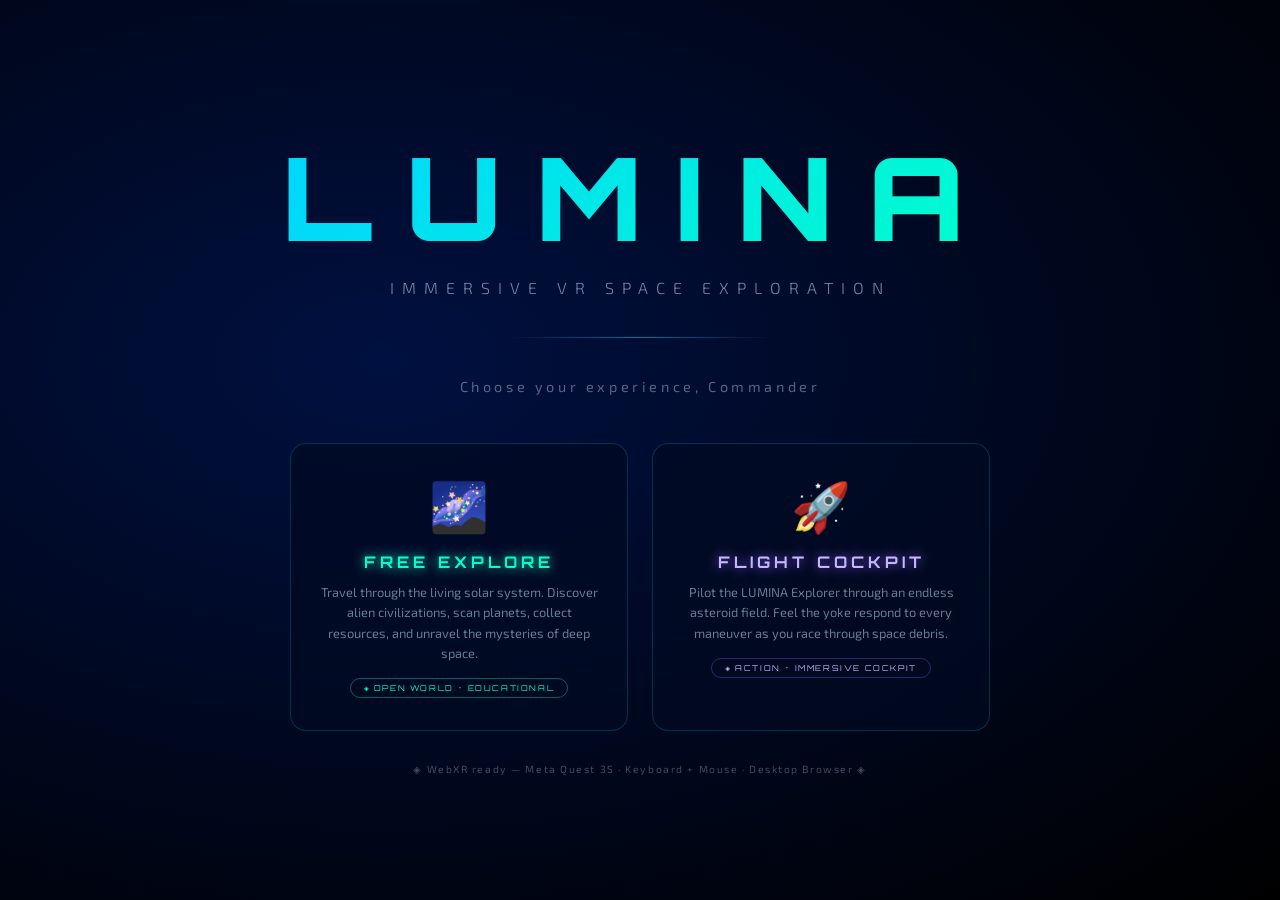
==== commit 200f98d5: "new changes final" ====
--- a/index.html
+++ b/index.html
@@ -1,1110 +1,1807 @@
 <!DOCTYPE html>
 <html lang="en">
-
 <head>
-  <meta charset="UTF-8" />
-  <meta name="viewport" content="width=device-width, initial-scale=1.0" />
-  <meta name="description" content="LUMINA – An immersive VR space exploration experience. Travel through a living universe, discover alien civilizations, and experience realistic zero-gravity physics." />
-  <meta name="keywords" content="VR, space, exploration, A-Frame, WebVR, WebXR, LUMINA" />
+  <meta charset="UTF-8"/>
+  <meta name="viewport" content="width=device-width, initial-scale=1.0"/>
+  <meta name="description" content="LUMINA – Immersive VR Space Exploration. Explore a living universe or pilot a spacecraft through asteroid fields. WebXR experience supporting Meta Quest and desktop."/>
+  <meta name="keywords" content="VR, WebXR, space, exploration, A-Frame, LUMINA, Meta Quest, spacecraft"/>
+  <meta property="og:title" content="LUMINA – Immersive VR Space Exploration"/>
+  <meta property="og:description" content="Travel through a living universe. Discover alien civilizations. Pilot your spacecraft through asteroid fields."/>
   <title>LUMINA – Immersive VR Space Exploration</title>
-  <link rel="stylesheet" href="lumina.css" />
-
-  <!-- A-Frame 1.7.1 -->
+
+  <!-- A-Frame -->
   <script src="https://aframe.io/releases/1.7.1/aframe.min.js"></script>
-  <!-- A-Frame Extras (physics + movement) -->
-  <script src="https://cdn.jsdelivr.net/gh/c-frame/aframe-extras@7.4.0/dist/aframe-extras.min.js"></script>
+
+  <style>
+/* ═══════════════════════════════════════════════════════════
+   LUMINA — GLOBAL STYLES
+═══════════════════════════════════════════════════════════ */
+@import url('https://fonts.googleapis.com/css2?family=Orbitron:wght@400;500;700;900&family=Exo+2:wght@300;400;500;600&display=swap');
+
+:root {
+  --c-blue:   #00d4ff;
+  --c-cyan:   #00ffcc;
+  --c-purple: #8b5cf6;
+  --c-gold:   #fbbf24;
+  --c-red:    #ef4444;
+  --c-green:  #22c55e;
+  --bg-panel: rgba(0,12,40,0.82);
+  --border:   rgba(0,212,255,0.4);
+  --f-title:  'Orbitron', monospace;
+  --f-body:   'Exo 2', sans-serif;
+}
+
+*{margin:0;padding:0;box-sizing:border-box}
+body{background:#000;overflow:hidden;font-family:var(--f-body)}
+::-webkit-scrollbar{display:none}
+
+/* ─── SHARED PANEL UTILS ───────────────────────────────── */
+.gl-panel{
+  background:var(--bg-panel);
+  border:1px solid var(--border);
+  border-radius:8px;
+  backdrop-filter:blur(12px);
+  box-shadow:0 0 20px rgba(0,212,255,0.08);
+}
+.hud-corner{position:absolute;width:50px;height:50px;opacity:0.55}
+.hud-corner::before,.hud-corner::after{content:'';position:absolute;background:var(--c-blue);box-shadow:0 0 6px var(--c-blue)}
+.hud-corner::before{width:100%;height:2px}.hud-corner::after{width:2px;height:100%}
+.hud-corner.tl{top:14px;left:14px}.hud-corner.tr{top:14px;right:14px;transform:scaleX(-1)}
+.hud-corner.bl{bottom:14px;left:14px;transform:scaleY(-1)}.hud-corner.br{bottom:14px;right:14px;transform:scale(-1)}
+
+/* ═══════════════════════════════════════════════════════════
+   LANDING / MODE SELECT SCREEN
+═══════════════════════════════════════════════════════════ */
+#landing{
+  position:fixed;inset:0;z-index:9000;
+  background:radial-gradient(ellipse at 30% 40%,#001040 0%,#000820 50%,#000 100%);
+  display:flex;flex-direction:column;
+  align-items:center;justify-content:center;
+  transition:opacity 1.2s ease,visibility 1.2s ease;
+}
+#landing.gone{opacity:0;visibility:hidden;pointer-events:none}
+
+#landing-stars{position:absolute;inset:0;overflow:hidden;pointer-events:none}
+.l-star{position:absolute;width:2px;height:2px;background:#fff;border-radius:50%;animation:ltwinkle var(--d,3s) ease infinite}
+@keyframes ltwinkle{0%,100%{opacity:.15}50%{opacity:.9}}
+
+.land-logo{
+  font-family:var(--f-title);font-size:clamp(3rem,9vw,7.5rem);font-weight:900;
+  letter-spacing:.3em;color:transparent;
+  background:linear-gradient(135deg,#00d4ff,#00ffcc,#8b5cf6,#00d4ff);
+  background-size:300% 300%;
+  -webkit-background-clip:text;background-clip:text;
+  animation:logoShimmer 3s ease infinite,logoIn 1.5s ease forwards;
+  text-shadow:none;position:relative;z-index:1;
+}
+@keyframes logoShimmer{0%,100%{background-position:0% 50%}50%{background-position:100% 50%}}
+@keyframes logoIn{from{opacity:0;transform:scale(.85) translateY(20px);letter-spacing:.6em}to{opacity:1;transform:scale(1) translateY(0);letter-spacing:.3em}}
+
+.land-sub{
+  font-family:var(--f-body);font-size:clamp(.7rem,2vw,1rem);font-weight:300;
+  letter-spacing:.5em;color:rgba(200,240,255,.55);margin-top:.6rem;
+  text-transform:uppercase;animation:fadeUp 1.5s ease .5s both;
+}
+@keyframes fadeUp{from{opacity:0;transform:translateY(14px)}to{opacity:1;transform:translateY(0)}}
+
+.land-divider{
+  width:clamp(120px,25vw,260px);height:1px;margin:2.5rem auto;
+  background:linear-gradient(90deg,transparent,rgba(0,212,255,.5),transparent);
+  animation:fadeUp 1.5s ease .7s both;
+}
+
+.land-tagline{
+  font-size:clamp(.7rem,1.5vw,.9rem);color:rgba(200,240,255,.4);
+  letter-spacing:.25em;text-align:center;margin-bottom:3rem;
+  animation:fadeUp 1.5s ease .9s both;
+}
+
+.mode-grid{
+  display:grid;grid-template-columns:1fr 1fr;gap:1.5rem;
+  animation:fadeUp 1.5s ease 1.1s both;
+  width:min(700px,90vw);
+}
+
+.mode-card{
+  background:rgba(0,10,35,.7);
+  border:1px solid rgba(0,212,255,.2);
+  border-radius:16px;padding:2rem 1.5rem;
+  cursor:pointer;text-align:center;
+  transition:all .35s ease;
+  position:relative;overflow:hidden;
+}
+.mode-card::before{
+  content:'';position:absolute;inset:0;
+  background:linear-gradient(135deg,rgba(0,212,255,.05),transparent 60%);
+  opacity:0;transition:opacity .35s ease;
+}
+.mode-card:hover{
+  border-color:rgba(0,212,255,.6);
+  box-shadow:0 0 40px rgba(0,212,255,.15),0 0 80px rgba(0,212,255,.06);
+  transform:translateY(-4px);
+}
+.mode-card:hover::before{opacity:1}
+.mode-card.flight:hover{
+  border-color:rgba(139,92,246,.6);
+  box-shadow:0 0 40px rgba(139,92,246,.15),0 0 80px rgba(139,92,246,.06);
+}
+.mode-card.flight::before{background:linear-gradient(135deg,rgba(139,92,246,.05),transparent 60%)}
+
+.mc-icon{font-size:3rem;margin-bottom:1rem;display:block}
+.mc-title{
+  font-family:var(--f-title);font-size:clamp(.75rem,2vw,1rem);
+  font-weight:700;letter-spacing:.25em;color:var(--c-cyan);
+  text-shadow:0 0 12px var(--c-cyan);margin-bottom:.6rem;
+}
+.mode-card.flight .mc-title{color:#c4b5fd;text-shadow:0 0 12px #8b5cf6}
+.mc-desc{font-size:clamp(.65rem,1.5vw,.8rem);color:rgba(200,240,255,.5);line-height:1.6}
+.mc-badge{
+  display:inline-block;margin-top:.9rem;
+  padding:.25rem .8rem;border-radius:50px;font-family:var(--f-title);font-size:.5rem;
+  letter-spacing:.2em;border:1px solid;
+}
+.mc-badge.explore{color:var(--c-cyan);border-color:rgba(0,255,204,.35)}
+.mc-badge.flight{color:#c4b5fd;border-color:rgba(139,92,246,.35)}
+
+.land-vr-note{
+  margin-top:2rem;font-size:.65rem;color:rgba(200,240,255,.3);
+  letter-spacing:.15em;animation:fadeUp 1.5s ease 1.3s both;text-align:center;
+}
+
+/* ═══════════════════════════════════════════════════════════
+   LOADING TRANSITION
+═══════════════════════════════════════════════════════════ */
+#loader{
+  position:fixed;inset:0;z-index:8500;
+  background:#000;display:flex;flex-direction:column;
+  align-items:center;justify-content:center;
+  opacity:0;visibility:hidden;pointer-events:none;
+  transition:opacity .4s ease,visibility .4s ease;
+}
+#loader.show{opacity:1;visibility:visible;pointer-events:all}
+#loader.fade-out{opacity:0}
+.load-word{
+  font-family:var(--f-title);font-size:clamp(2rem,6vw,5rem);
+  font-weight:900;letter-spacing:.4em;color:transparent;
+  background:linear-gradient(135deg,var(--c-blue),var(--c-cyan));
+  -webkit-background-clip:text;background-clip:text;
+}
+.load-bar-wrap{width:clamp(180px,30vw,320px);margin-top:2rem}
+.load-bar-track{height:3px;background:rgba(0,212,255,.12);border-radius:3px;overflow:hidden}
+.load-bar-fill{height:100%;background:linear-gradient(90deg,var(--c-blue),var(--c-cyan));border-radius:3px;box-shadow:0 0 12px var(--c-cyan);animation:loadFill 2.5s ease forwards}
+@keyframes loadFill{0%{width:0%}100%{width:100%}}
+.load-status{margin-top:.75rem;font-family:var(--f-title);font-size:.65rem;color:var(--c-cyan);letter-spacing:.2em;text-align:center}
+
+/* ═══════════════════════════════════════════════════════════
+   MODE SWITCHER (in-game)
+═══════════════════════════════════════════════════════════ */
+#mode-btn{
+  position:fixed;top:14px;right:14px;z-index:500;
+  background:rgba(0,8,28,.88);border:1px solid rgba(0,212,255,.35);
+  border-radius:8px;padding:.4rem .9rem;cursor:pointer;
+  font-family:var(--f-title);font-size:.55rem;letter-spacing:.2em;
+  color:var(--c-cyan);backdrop-filter:blur(10px);
+  transition:all .3s ease;pointer-events:all;
+}
+#mode-btn:hover{border-color:var(--c-cyan);box-shadow:0 0 20px rgba(0,212,255,.15)}
+
+/* ═══════════════════════════════════════════════════════════
+   EXPLORE HUD
+═══════════════════════════════════════════════════════════ */
+#exp-hud{
+  position:fixed;inset:0;pointer-events:none;z-index:100;
+  transition:opacity .5s ease;
+}
+#exp-hud.hide{opacity:0}
+
+#exp-top{
+  position:absolute;top:15px;left:50%;transform:translateX(-50%);
+  display:flex;align-items:center;gap:2rem;
+  padding:.4rem 2rem;border-radius:50px;
+  background:var(--bg-panel);border:1px solid var(--border);
+  backdrop-filter:blur(10px);box-shadow:0 0 30px rgba(0,212,255,.12);
+}
+.exp-title{font-family:var(--f-title);font-size:.75rem;font-weight:700;letter-spacing:.4em;color:var(--c-cyan);text-shadow:0 0 15px var(--c-cyan)}
+.exp-clock{font-family:var(--f-title);font-size:.7rem;color:rgba(200,240,255,.5);letter-spacing:.15em}
+
+#exp-left{position:absolute;left:18px;top:50%;transform:translateY(-50%);display:flex;flex-direction:column;gap:.5rem;width:185px}
+
+.ep{padding:.75rem 1rem}.ep .pl{font-family:var(--f-title);font-size:.5rem;letter-spacing:.25em;color:var(--c-blue);margin-bottom:.35rem}
+.mr{display:flex;align-items:center;gap:.5rem;margin-bottom:.28rem}
+.mi{font-size:.8rem;width:16px;text-align:center;flex-shrink:0}
+.ml{font-size:.6rem;color:rgba(200,240,255,.55);width:36px;flex-shrink:0}
+.mb{flex:1;height:4px;background:rgba(255,255,255,.1);border-radius:4px;overflow:hidden}
+.mf{height:100%;border-radius:4px;transition:width .5s ease}
+.mf.fuel{background:linear-gradient(90deg,var(--c-blue),var(--c-cyan));box-shadow:0 0 6px var(--c-cyan)}
+.mf.oxy{background:linear-gradient(90deg,var(--c-green),#86efac);box-shadow:0 0 6px var(--c-green)}
+.mf.hull{background:linear-gradient(90deg,var(--c-purple),#c4b5fd);box-shadow:0 0 6px var(--c-purple)}
+.mf.shld{background:linear-gradient(90deg,var(--c-gold),#fde68a);box-shadow:0 0 6px var(--c-gold)}
+.mv{font-family:var(--f-title);font-size:.6rem;color:var(--c-cyan);width:28px;text-align:right}
+.ni{display:flex;justify-content:space-between;padding:.18rem 0;border-bottom:1px solid rgba(0,212,255,.08)}
+.ni:last-child{border-bottom:none}
+.nk{font-size:.6rem;color:rgba(200,240,255,.5)}.nv{font-family:var(--f-title);font-size:.6rem;color:var(--c-cyan)}
+.xp-bar{height:3px;background:rgba(255,255,255,.1);border-radius:3px;overflow:hidden;margin-top:.3rem}
+.xp-f{height:100%;background:linear-gradient(90deg,var(--c-purple),#c4b5fd);box-shadow:0 0 8px var(--c-purple);border-radius:3px;transition:width 1s ease}
+.xp-l{font-family:var(--f-title);font-size:.5rem;color:var(--c-purple);letter-spacing:.15em;margin-top:.2rem;text-align:right}
+
+#exp-right{position:absolute;right:18px;top:50%;transform:translateY(-50%);display:flex;flex-direction:column;gap:.5rem;width:190px}
+.miss-t{font-family:var(--f-title);font-size:.55rem;letter-spacing:.25em;color:var(--c-gold);text-shadow:0 0 10px var(--c-gold);margin-bottom:.5rem}
+.miss-n{font-size:.75rem;font-weight:600;color:#e0f7ff;margin-bottom:.28rem}
+.miss-d{font-size:.65rem;color:rgba(200,240,255,.5);line-height:1.4}
+.miss-pb{margin-top:.5rem;height:3px;background:rgba(255,255,255,.1);border-radius:3px;overflow:hidden}
+.miss-pf{height:100%;background:linear-gradient(90deg,var(--c-gold),#fde68a);box-shadow:0 0 8px var(--c-gold);border-radius:3px;width:35%;transition:width 1s ease}
+.kh{display:flex;align-items:center;gap:.4rem;margin-bottom:.2rem}
+.ky{background:rgba(0,212,255,.12);border:1px solid rgba(0,212,255,.35);border-radius:3px;padding:1px 5px;font-family:var(--f-title);font-size:.5rem;color:var(--c-cyan);min-width:22px;text-align:center}
+.kl{font-size:.6rem;color:rgba(200,240,255,.5)}
+
+#exp-bottom{position:absolute;bottom:18px;left:50%;transform:translateX(-50%);display:flex;align-items:center;gap:1.5rem}
+.vel-d{padding:.5rem 1.2rem;text-align:center}.vel-v{font-family:var(--f-title);font-size:1.2rem;color:var(--c-cyan);text-shadow:0 0 20px var(--c-cyan);display:block}.vel-u{font-size:.55rem;color:rgba(200,240,255,.45);letter-spacing:.2em}
+.comp{width:70px;height:70px;display:flex;align-items:center;justify-content:center;position:relative;border-radius:50%}
+.comp-ring{width:58px;height:58px;border:1px solid rgba(0,212,255,.3);border-radius:50%;display:flex;align-items:center;justify-content:center;animation:cSpin 20s linear infinite}
+@keyframes cSpin{from{transform:rotate(0deg)}to{transform:rotate(360deg)}}
+.comp-needle{position:absolute;width:2px;height:20px;background:linear-gradient(to top,transparent,var(--c-red));left:50%;transform:translateX(-50%);top:8px;border-radius:1px}
+.radar-d{width:80px;height:80px;position:relative;overflow:hidden;border-radius:8px}
+.radar-sweep{position:absolute;inset:0;background:conic-gradient(from 0deg,transparent 270deg,rgba(0,255,204,.28) 360deg);animation:rSweep 3s linear infinite;border-radius:6px}
+@keyframes rSweep{from{transform:rotate(0deg)}to{transform:rotate(360deg)}}
+.radar-rings::before,.radar-rings::after{content:'';position:absolute;border:1px solid rgba(0,212,255,.13);border-radius:50%;top:50%;left:50%;transform:translate(-50%,-50%)}
+.radar-rings::before{width:50%;height:50%}.radar-rings::after{width:85%;height:85%}
+.rdot{position:absolute;width:4px;height:4px;border-radius:50%;background:var(--c-cyan);box-shadow:0 0 6px var(--c-cyan)}
+
+#nova-panel{position:absolute;bottom:110px;left:50%;transform:translateX(-50%);background:rgba(0,8,40,.9);border:1px solid rgba(139,92,246,.5);border-radius:12px;padding:.75rem 1.5rem;max-width:500px;min-width:300px;backdrop-filter:blur(15px);box-shadow:0 0 40px rgba(139,92,246,.2);display:flex;align-items:center;gap:1rem;transition:opacity .5s ease,transform .5s ease}
+#nova-panel.hidden{opacity:0;transform:translateX(-50%) translateY(10px)}
+.norb{width:40px;height:40px;border-radius:50%;background:radial-gradient(circle at 35% 35%,#c4b5fd,#7c3aed,#1e0050);box-shadow:0 0 20px rgba(139,92,246,.8);flex-shrink:0;animation:nPulse 2s ease infinite;position:relative}
+.norb::after{content:'';position:absolute;inset:3px;border-radius:50%;border:1px solid rgba(196,181,253,.5);animation:nRing 2s ease infinite}
+@keyframes nPulse{0%,100%{box-shadow:0 0 20px rgba(139,92,246,.8);transform:scale(1)}50%{box-shadow:0 0 30px rgba(139,92,246,1);transform:scale(1.05)}}
+@keyframes nRing{0%,100%{transform:scale(1);opacity:.5}50%{transform:scale(1.3);opacity:0}}
+.n-lbl{font-family:var(--f-title);font-size:.5rem;letter-spacing:.3em;color:var(--c-purple);margin-bottom:.2rem}
+.n-txt{font-size:.8rem;color:#e0f7ff;line-height:1.4;font-style:italic}
+
+#planet-scanner{position:absolute;top:80px;right:210px;width:240px;background:rgba(0,4,28,.9);border:1px solid rgba(0,255,204,.4);border-radius:12px;padding:1rem;backdrop-filter:blur(15px);box-shadow:0 0 40px rgba(0,255,204,.13);transition:opacity .6s ease,transform .6s ease}
+#planet-scanner.hidden{opacity:0;transform:translateX(20px)}
+.sc-hdr{display:flex;align-items:center;gap:.5rem;margin-bottom:.75rem;padding-bottom:.5rem;border-bottom:1px solid rgba(0,255,204,.18)}
+.sc-pname{font-family:var(--f-title);font-size:.9rem;font-weight:700;color:var(--c-cyan);text-shadow:0 0 15px var(--c-cyan)}
+.sc-row{display:flex;justify-content:space-between;align-items:baseline;margin-bottom:.32rem}
+.sc-key{font-size:.6rem;color:rgba(200,240,255,.5);text-transform:uppercase;letter-spacing:.1em}
+.sc-val{font-family:var(--f-title);font-size:.65rem;color:#e0f7ff;text-align:right;max-width:58%}
+.sc-fact{margin-top:.75rem;padding-top:.5rem;border-top:1px solid rgba(0,255,204,.18);font-size:.65rem;color:var(--c-gold);line-height:1.5;font-style:italic}
+.sc-line{position:absolute;left:0;right:0;height:2px;background:linear-gradient(90deg,transparent,var(--c-cyan),transparent);opacity:.55;animation:scLine 2s linear infinite;border-radius:12px}
+@keyframes scLine{from{top:0}to{top:100%}}
+
+#notif-c{position:absolute;top:68px;left:50%;transform:translateX(-50%);display:flex;flex-direction:column;align-items:center;gap:.4rem;min-width:300px}
+.notif{background:rgba(0,16,55,.9);border-radius:8px;padding:.5rem 1.2rem;font-size:.75rem;color:#e0f7ff;border-left:3px solid var(--c-cyan);backdrop-filter:blur(10px);animation:nIn .4s ease,nOut .5s ease 3.5s forwards;width:100%;text-align:center}
+.notif.warn{border-left-color:var(--c-gold);color:var(--c-gold)}
+.notif.danger{border-left-color:var(--c-red);color:var(--c-red)}
+.notif.ok{border-left-color:var(--c-green);color:var(--c-green)}
+@keyframes nIn{from{opacity:0;transform:translateY(-10px)}to{opacity:1;transform:translateY(0)}}
+@keyframes nOut{from{opacity:1}to{opacity:0}}
+
+.xhair{position:absolute;top:50%;left:50%;transform:translate(-50%,-50%);width:20px;height:20px}
+.xhair::before,.xhair::after{content:'';position:absolute;background:rgba(0,255,204,.6)}
+.xhair::before{width:100%;height:1px;top:50%;left:0}.xhair::after{width:1px;height:100%;top:0;left:50%}
+.xhair-ring{position:absolute;inset:-5px;border:1px solid rgba(0,255,204,.28);border-radius:50%}
+
+#galaxy-trans{position:fixed;inset:0;pointer-events:none;z-index:450;opacity:0;transition:opacity .5s ease}
+#galaxy-trans.active{opacity:1;animation:wormAnim 2.2s ease}
+@keyframes wormAnim{0%{opacity:0;filter:brightness(0)}30%{opacity:1;filter:brightness(3) hue-rotate(60deg)}60%{opacity:1;filter:brightness(2) hue-rotate(180deg)}100%{opacity:0;filter:brightness(1)}}
+#bh-warn{position:fixed;inset:0;pointer-events:none;z-index:400;opacity:0;transition:opacity .5s ease}
+#bh-warn.active{opacity:1;animation:bhPulse .5s ease infinite alternate}
+@keyframes bhPulse{from{box-shadow:inset 0 0 50px rgba(239,68,68,.3)}to{box-shadow:inset 0 0 100px rgba(239,68,68,.6)}}
+
+/* Upgrade menu */
+#upgrade-menu{position:fixed;inset:0;display:flex;align-items:center;justify-content:center;background:rgba(0,0,0,.7);backdrop-filter:blur(5px);z-index:300;transition:opacity .4s ease;pointer-events:all}
+#upgrade-menu.hidden{opacity:0;pointer-events:none}
+.upg-con{background:rgba(0,6,28,.96);border:1px solid rgba(0,212,255,.4);border-radius:20px;padding:2rem;max-width:650px;width:90%;box-shadow:0 0 80px rgba(0,212,255,.18)}
+.upg-h h2{font-family:var(--f-title);font-size:1.3rem;color:var(--c-cyan);letter-spacing:.3em;text-shadow:0 0 20px var(--c-cyan);text-align:center}
+.upg-h p{font-size:.75rem;color:rgba(200,240,255,.45);text-align:center;margin-top:.3rem}
+.res-row{display:flex;justify-content:center;gap:2rem;padding:.75rem;background:rgba(0,212,255,.04);border-radius:8px;border:1px solid rgba(0,212,255,.12);margin:1rem 0}
+.ri{text-align:center}.ri-a{font-family:var(--f-title);font-size:1rem;color:var(--c-gold)}.ri-l{font-size:.55rem;color:rgba(200,240,255,.45);letter-spacing:.15em}
+.upg-grid{display:grid;grid-template-columns:repeat(2,1fr);gap:.7rem;margin-bottom:1.2rem}
+.upg-card{background:rgba(0,16,50,.6);border:1px solid rgba(0,212,255,.18);border-radius:10px;padding:.9rem;cursor:pointer;transition:all .3s ease;text-align:center;pointer-events:all}
+.upg-card:hover{border-color:var(--c-cyan);background:rgba(0,212,255,.07);transform:translateY(-2px)}
+.u-ic{font-size:1.4rem;margin-bottom:.35rem}
+.u-nm{font-family:var(--f-title);font-size:.55rem;color:var(--c-cyan);letter-spacing:.15em;margin-bottom:.35rem}
+.u-pips{display:flex;gap:3px;justify-content:center}
+.upip{width:14px;height:4px;border-radius:2px;background:rgba(255,255,255,.1)}
+.upip.on{background:var(--c-cyan);box-shadow:0 0 6px var(--c-cyan)}
+.u-cost{font-size:.6rem;color:var(--c-gold);margin-top:.28rem}
+.upg-close{display:block;width:100%;padding:.6rem;background:rgba(0,212,255,.09);border:1px solid var(--c-blue);border-radius:8px;color:var(--c-cyan);font-family:var(--f-title);font-size:.65rem;letter-spacing:.2em;cursor:pointer;transition:all .3s ease;pointer-events:all}
+.upg-close:hover{background:rgba(0,212,255,.18)}
+
+/* ═══════════════════════════════════════════════════════════
+   FLIGHT HUD
+═══════════════════════════════════════════════════════════ */
+#flt-hud{
+  position:fixed;inset:0;pointer-events:none;z-index:100;
+  transition:opacity .5s ease;
+}
+#flt-hud.hide{opacity:0}
+
+#flt-top{position:absolute;top:14px;left:50%;transform:translateX(-50%);display:flex;align-items:center;gap:24px;padding:6px 28px;border-radius:50px;background:rgba(0,8,28,.85);border:1px solid rgba(0,212,255,.35);backdrop-filter:blur(12px);box-shadow:0 0 30px rgba(0,212,255,.1)}
+.flt-title{font-family:var(--f-title);font-size:11px;font-weight:700;letter-spacing:5px;color:var(--c-cyan);text-shadow:0 0 12px var(--c-cyan)}
+
+#adi-wrap{position:absolute;top:66px;left:50%;transform:translateX(-50%);width:110px;height:110px;background:rgba(0,8,28,.85);border:1px solid rgba(0,212,255,.4);border-radius:50%;display:flex;align-items:center;justify-content:center;overflow:hidden;backdrop-filter:blur(12px);box-shadow:0 0 20px rgba(0,212,255,.14)}
+#adi-inner{width:100%;height:100%;border-radius:50%;position:relative;transition:transform .1s ease;overflow:hidden}
+#adi-sky{position:absolute;width:100%;height:50%;top:0;background:linear-gradient(180deg,#001840,#003366)}
+#adi-gnd{position:absolute;width:100%;height:50%;bottom:0;background:linear-gradient(180deg,#2a1800,#1a0d00)}
+#adi-hor{position:absolute;width:100%;height:2px;top:50%;margin-top:-1px;background:rgba(255,220,100,.9);box-shadow:0 0 6px #ffcc44}
+#adi-ctr{position:absolute;top:50%;left:50%;transform:translate(-50%,-50%);width:30px;height:2px;background:var(--c-cyan);box-shadow:0 0 8px var(--c-cyan)}
+#adi-ctr::before,#adi-ctr::after{content:'';position:absolute;width:2px;height:8px;background:var(--c-cyan);top:-3px}
+#adi-ctr::before{left:0}#adi-ctr::after{right:0}
+#adi-lbl{position:absolute;bottom:-23px;left:50%;transform:translateX(-50%);font-family:var(--f-title);font-size:8px;color:rgba(0,212,255,.55);letter-spacing:2px;white-space:nowrap}
+
+#spd-tape{position:absolute;left:18px;top:50%;transform:translateY(-50%);width:70px;background:rgba(0,8,28,.82);border:1px solid rgba(0,212,255,.4);border-radius:8px;padding:10px 6px;backdrop-filter:blur(10px);text-align:center}
+#thr-tape{position:absolute;right:18px;top:50%;transform:translateY(-50%);width:70px;background:rgba(0,8,28,.82);border:1px solid rgba(0,212,255,.4);border-radius:8px;padding:10px 6px;backdrop-filter:blur(10px);text-align:center}
+.tp-lbl{font-family:var(--f-title);font-size:9px;letter-spacing:2px;color:var(--c-blue);margin-bottom:4px}
+.tp-val{font-family:var(--f-title);font-size:22px;font-weight:700;color:var(--c-cyan);text-shadow:0 0 15px var(--c-cyan);line-height:1}
+.tp-unit{font-size:9px;color:rgba(200,240,255,.45);letter-spacing:1px}
+
+#flt-stat{position:absolute;bottom:18px;left:18px;background:rgba(0,8,28,.82);border:1px solid rgba(0,212,255,.35);border-radius:8px;padding:10px 14px;backdrop-filter:blur(12px);min-width:160px}
+.fs-lbl{font-family:var(--f-title);font-size:8px;color:var(--c-blue);letter-spacing:2px;margin-bottom:6px}
+.br{display:flex;align-items:center;gap:7px;margin-bottom:5px}
+.bi{font-size:11px;width:14px}.bn{font-size:9px;color:rgba(200,240,255,.5);width:36px}
+.bt{flex:1;height:4px;background:rgba(255,255,255,.1);border-radius:3px;overflow:hidden}
+.bf{height:100%;border-radius:3px;transition:width .4s ease}
+.bf.f{background:linear-gradient(90deg,var(--c-blue),var(--c-cyan));box-shadow:0 0 6px var(--c-cyan)}
+.bf.h{background:linear-gradient(90deg,var(--c-purple),#c4b5fd);box-shadow:0 0 6px var(--c-purple)}
+.bf.s{background:linear-gradient(90deg,var(--c-gold),#fde68a);box-shadow:0 0 6px var(--c-gold)}
+.bp{font-family:var(--f-title);font-size:9px;color:var(--c-cyan);width:26px;text-align:right}
+
+#thr-hud{position:absolute;bottom:18px;left:50%;transform:translateX(-50%);display:flex;flex-direction:column;align-items:center;gap:4px}
+#thr-track{width:120px;height:8px;background:rgba(255,255,255,.08);border:1px solid rgba(0,212,255,.3);border-radius:6px;overflow:hidden}
+#thr-fill{height:100%;background:linear-gradient(90deg,#003366,var(--c-blue),var(--c-cyan));border-radius:6px;transition:width .15s ease;box-shadow:0 0 10px var(--c-cyan)}
+#thr-lbl{font-family:var(--f-title);font-size:8px;color:var(--c-blue);letter-spacing:2px}
+#thr-pct{font-family:var(--f-title);font-size:9px;color:var(--c-cyan)}
+
+#flt-br{position:absolute;bottom:18px;right:18px;display:flex;flex-direction:column;gap:8px;align-items:flex-end}
+.ast-box{background:rgba(0,8,28,.82);border:1px solid rgba(239,68,68,.4);border-radius:8px;padding:8px 14px;backdrop-filter:blur(12px);text-align:right}
+.ab-lbl{font-family:var(--f-title);font-size:8px;color:var(--c-red);letter-spacing:2px}
+.ab-val{font-family:var(--f-title);font-size:20px;font-weight:700;color:#ff8866;text-shadow:0 0 12px var(--c-red)}
+.score-box{background:rgba(0,8,28,.82);border:1px solid rgba(251,191,36,.4);border-radius:8px;padding:8px 14px;backdrop-filter:blur(12px);text-align:right}
+.sb-lbl{font-family:var(--f-title);font-size:8px;color:var(--c-gold);letter-spacing:2px}
+.sb-val{font-family:var(--f-title);font-size:20px;font-weight:700;color:#fde68a;text-shadow:0 0 12px var(--c-gold)}
+
+#flt-ctrl{position:absolute;top:70px;right:18px;background:rgba(0,8,28,.8);border:1px solid rgba(0,212,255,.22);border-radius:8px;padding:8px 12px;backdrop-filter:blur(10px);opacity:.8}
+.ct{font-family:var(--f-title);font-size:8px;color:var(--c-blue);letter-spacing:2px;margin-bottom:5px}
+.cr{display:flex;align-items:center;gap:6px;margin-bottom:3px}
+.ck{background:rgba(0,212,255,.12);border:1px solid rgba(0,212,255,.35);border-radius:3px;padding:1px 5px;font-family:var(--f-title);font-size:8px;color:var(--c-cyan);min-width:22px;text-align:center}
+.cl{font-size:9px;color:rgba(200,240,255,.45)}
+
+#nova-msg{position:absolute;bottom:110px;left:50%;transform:translateX(-50%);background:rgba(0,6,28,.92);border:1px solid rgba(139,92,246,.5);border-radius:10px;padding:8px 18px;display:flex;align-items:center;gap:10px;backdrop-filter:blur(14px);box-shadow:0 0 30px rgba(139,92,246,.2);transition:opacity .4s ease;min-width:240px}
+#nova-msg.hide{opacity:0;pointer-events:none}
+.n2orb{width:32px;height:32px;border-radius:50%;flex-shrink:0;background:radial-gradient(circle at 35% 35%,#c4b5fd,#7c3aed,#1e0050);box-shadow:0 0 16px rgba(139,92,246,.9);animation:nPulse 2s ease infinite}
+.n2txt{font-size:11px;color:#e0f7ff;font-style:italic;line-height:1.4}
+
+/* Full-screen effects */
+#danger-flash{position:fixed;inset:0;pointer-events:none;z-index:600;background:radial-gradient(ellipse,transparent 40%,rgba(239,68,68,.35) 100%);opacity:0;transition:opacity .08s ease}
+#danger-flash.on{opacity:1}
+#boost-flash{position:fixed;inset:0;pointer-events:none;z-index:550;background:radial-gradient(ellipse at center,rgba(0,255,204,.08) 0%,transparent 70%);opacity:0;transition:opacity .3s ease}
+#boost-flash.on{opacity:1}
+#thr-glow{position:fixed;bottom:0;left:50%;transform:translateX(-50%);width:300px;height:80px;pointer-events:none;z-index:5;background:radial-gradient(ellipse at bottom,rgba(0,212,255,.18) 0%,transparent 70%);transition:opacity .2s ease}
+  </style>
 </head>
-
 <body>
 
-  <!-- ╔══════════════════════════════════════════════════════════╗
-       ║              LOADING SCREEN                            ║
-       ╚══════════════════════════════════════════════════════════╝ -->
-  <div id="loading-screen">
-    <div class="loading-stars" id="loading-stars-container"></div>
-    <div class="loading-logo">LUMINA</div>
-    <div class="loading-subtitle">Immersive VR Space Exploration</div>
-    <div class="loading-bar-wrapper">
-      <div class="loading-bar-track">
-        <div class="loading-bar-fill"></div>
-      </div>
-      <div class="loading-status" id="loading-status">INITIALIZING NAVIGATION CORE...</div>
+<!-- ╔══════════════════════════════════════════════════════
+     LANDING / MODE SELECT
+╚══════════════════════════════════════════════════════ -->
+<div id="landing">
+  <div id="landing-stars"></div>
+
+  <div class="land-logo">LUMINA</div>
+  <div class="land-sub">Immersive VR Space Exploration</div>
+  <div class="land-divider"></div>
+  <div class="land-tagline">Choose your experience, Commander</div>
+
+  <div class="mode-grid">
+    <!-- Explore mode -->
+    <div class="mode-card explore" onclick="launchMode('explore')">
+      <span class="mc-icon">🌌</span>
+      <div class="mc-title">FREE EXPLORE</div>
+      <div class="mc-desc">Travel through the living solar system. Discover alien civilizations, scan planets, collect resources, and unravel the mysteries of deep space.</div>
+      <div class="mc-badge explore">◈ OPEN WORLD · EDUCATIONAL</div>
+    </div>
+    <!-- Flight mode -->
+    <div class="mode-card flight" onclick="launchMode('flight')">
+      <span class="mc-icon">🚀</span>
+      <div class="mc-title">FLIGHT COCKPIT</div>
+      <div class="mc-desc">Pilot the LUMINA Explorer through an endless asteroid field. Feel the yoke respond to every maneuver as you race through space debris.</div>
+      <div class="mc-badge flight">◈ ACTION · IMMERSIVE COCKPIT</div>
     </div>
   </div>
 
-  <!-- ╔══════════════════════════════════════════════════════════╗
-       ║              HUD OVERLAY                               ║
-       ╚══════════════════════════════════════════════════════════╝ -->
-  <div id="hud-overlay">
-
-    <!-- Corner brackets -->
-    <div class="hud-corner tl"></div>
-    <div class="hud-corner tr"></div>
-    <div class="hud-corner bl"></div>
-    <div class="hud-corner br"></div>
-
-    <!-- TOP BAR -->
-    <div id="hud-top">
-      <div class="hud-title">◈ LUMINA EXPLORER ◈</div>
-      <div class="hud-clock" id="hud-clock">00:00:00 UTC</div>
+  <div class="land-vr-note">◈ WebXR ready — Meta Quest 3S · Keyboard + Mouse · Desktop Browser ◈</div>
+</div>
+
+<!-- ╔══════════════════════════════════════════════════════
+     LOADING TRANSITION
+╚══════════════════════════════════════════════════════ -->
+<div id="loader">
+  <div class="load-word" id="load-word">LUMINA</div>
+  <div class="load-bar-wrap">
+    <div class="load-bar-track"><div class="load-bar-fill" id="load-fill"></div></div>
+    <div class="load-status" id="load-status">INITIALIZING...</div>
+  </div>
+</div>
+
+<!-- ╔══════════════════════════════════════════════════════
+     EXPLORE HUD (shown in explore mode)
+╚══════════════════════════════════════════════════════ -->
+<div id="exp-hud" class="hide">
+  <div class="hud-corner tl"></div><div class="hud-corner tr"></div>
+  <div class="hud-corner bl"></div><div class="hud-corner br"></div>
+
+  <div id="exp-top" class="gl-panel">
+    <div class="exp-title">◈ LUMINA EXPLORER ◈</div>
+    <div class="exp-clock" id="exp-clock">00:00:00</div>
+  </div>
+
+  <div id="exp-left">
+    <!-- Ship Status -->
+    <div class="ep gl-panel">
+      <div class="pl">◈ SHIP STATUS</div>
+      <div class="mr"><span class="mi">⛽</span><span class="ml">FUEL</span><div class="mb"><div class="mf fuel" id="e-fuel" style="width:100%"></div></div><span class="mv" id="e-fv">100%</span></div>
+      <div class="mr"><span class="mi">💨</span><span class="ml">O₂</span><div class="mb"><div class="mf oxy" id="e-oxy" style="width:100%"></div></div><span class="mv" id="e-ov">100%</span></div>
+      <div class="mr"><span class="mi">🛡</span><span class="ml">HULL</span><div class="mb"><div class="mf hull" id="e-hull" style="width:100%"></div></div><span class="mv" id="e-hv">100%</span></div>
+      <div class="mr"><span class="mi">⚡</span><span class="ml">SHLD</span><div class="mb"><div class="mf shld" id="e-shld" style="width:100%"></div></div><span class="mv" id="e-sv">100%</span></div>
     </div>
-
-    <!-- EVA INDICATOR -->
-    <div id="eva-indicator">⚠ EVA MODE ACTIVE ⚠</div>
-
-    <!-- LEFT PANEL: Ship Status -->
-    <div id="hud-left">
-      <div class="hud-panel">
-        <div class="panel-label">◈ SHIP STATUS</div>
-        <!-- Fuel -->
-        <div class="meter-row">
-          <span class="meter-icon">⛽</span>
-          <span class="meter-label">FUEL</span>
-          <div class="meter-bar"><div class="meter-fill fuel" id="fuel-bar" style="width:100%"></div></div>
-          <span class="meter-val" id="fuel-val">100%</span>
-        </div>
-        <!-- Oxygen -->
-        <div class="meter-row">
-          <span class="meter-icon">💨</span>
-          <span class="meter-label">O₂</span>
-          <div class="meter-bar"><div class="meter-fill oxygen" id="oxygen-bar" style="width:100%"></div></div>
-          <span class="meter-val" id="oxygen-val">100%</span>
-        </div>
-        <!-- Hull -->
-        <div class="meter-row">
-          <span class="meter-icon">🛡</span>
-          <span class="meter-label">HULL</span>
-          <div class="meter-bar"><div class="meter-fill hull" id="hull-bar" style="width:100%"></div></div>
-          <span class="meter-val" id="hull-val">100%</span>
-        </div>
-        <!-- Shield -->
-        <div class="meter-row">
-          <span class="meter-icon">⚡</span>
-          <span class="meter-label">SHIELD</span>
-          <div class="meter-bar"><div class="meter-fill shield" id="shield-bar" style="width:100%"></div></div>
-          <span class="meter-val" id="shield-val">100%</span>
-        </div>
-      </div>
-
-      <!-- XP & Level -->
-      <div class="hud-panel">
-        <div class="panel-label">◈ EXPERIENCE</div>
-        <div class="xp-bar-wrapper">
-          <div class="xp-fill" id="xp-fill" style="width:0%"></div>
-        </div>
-        <div class="xp-label" id="xp-label">LVL 1  ·  0/1000 XP</div>
-      </div>
-
-      <!-- Nav data -->
-      <div class="hud-panel">
-        <div class="panel-label">◈ NAVIGATION</div>
-        <div class="nav-item">
-          <span class="nav-key">SECTOR</span>
-          <span class="nav-val">SOL-ALPHA</span>
-        </div>
-        <div class="nav-item">
-          <span class="nav-key">COORDS</span>
-          <span class="nav-val" id="nav-coords">0,0,0</span>
-        </div>
-        <div class="nav-item">
-          <span class="nav-key">HEADING</span>
-          <span class="nav-val">NNE</span>
-        </div>
-        <div class="nav-item">
-          <span class="nav-key">TEMP</span>
-          <span class="nav-val">-270°C</span>
-        </div>
-      </div>
+    <!-- XP -->
+    <div class="ep gl-panel">
+      <div class="pl">◈ EXPERIENCE</div>
+      <div class="xp-bar"><div class="xp-f" id="xp-f" style="width:0%"></div></div>
+      <div class="xp-l" id="xp-l">LVL 1 · 0/1000 XP</div>
     </div>
-
-    <!-- RIGHT PANEL: Mission & Resources -->
-    <div id="hud-right">
-      <!-- Mission -->
-      <div class="hud-panel" style="background: rgba(0,20,60,0.75); border:1px solid rgba(0,212,255,0.5); border-radius:8px; padding:0.75rem 1rem; backdrop-filter:blur(12px);">
-        <div class="mission-title">◈ ACTIVE MISSION</div>
-        <div class="mission-name">Explore the Solar System</div>
-        <div class="mission-desc">Scan all 8 planets and document your findings for NOVA's research database.</div>
-        <div class="mission-progress-bar">
-          <div class="mission-progress-fill" id="mission-progress" style="width:35%"></div>
-        </div>
-        <div style="font-size:0.6rem; color:rgba(200,240,255,0.5); margin-top:0.3rem; font-family:'Orbitron',monospace;">PROGRESS: 35%</div>
-      </div>
-
-      <!-- Resources -->
-      <div class="hud-panel">
-        <div class="panel-label">◈ RESOURCES</div>
-        <div class="nav-item">
-          <span class="nav-key">💰 Credits</span>
-          <span class="nav-val" id="credits-val">850</span>
-        </div>
-        <div class="nav-item">
-          <span class="nav-key">⛏ Minerals</span>
-          <span class="nav-val" id="minerals-val">3</span>
-        </div>
-        <div class="nav-item">
-          <span class="nav-key">💎 Crystals</span>
-          <span class="nav-val" id="crystals-val">1</span>
-        </div>
-      </div>
-
-      <!-- Controls -->
-      <div class="hud-panel">
-        <div class="panel-label">◈ QUICK ACTIONS</div>
-        <div class="key-hint"><span class="key">W/S/A/D</span><span class="key-label">Move</span></div>
-        <div class="key-hint"><span class="key">WASD+Mouse</span><span class="key-label">Look</span></div>
-        <div class="key-hint"><span class="key">E</span><span class="key-label">EVA Mode</span></div>
-        <div class="key-hint"><span class="key">U</span><span class="key-label">Upgrades</span></div>
-        <div class="key-hint"><span class="key">N</span><span class="key-label">NOVA Talk</span></div>
-        <div class="key-hint"><span class="key">Click</span><span class="key-label">Scan/Interact</span></div>
-      </div>
-    </div>
-
-    <!-- BOTTOM: Velocity + Compass + Radar -->
-    <div id="hud-bottom">
-      <div class="velocity-display">
-        <span class="velocity-val" id="velocity-val">0</span>
-        <span class="velocity-unit">KM/S RELATIVE</span>
-      </div>
-
-      <div class="compass-display">
-        <div class="compass-ring">
-          <div class="compass-needle"></div>
-        </div>
-      </div>
-
-      <div class="radar-display">
-        <div class="radar-rings"></div>
-        <div class="radar-sweep"></div>
-        <!-- Random blips -->
-        <div class="radar-dot" style="top:30%;left:60%"></div>
-        <div class="radar-dot" style="top:65%;left:25%; background:#fbbf24; box-shadow:0 0 6px #fbbf24;"></div>
-        <div class="radar-dot" style="top:20%;left:40%; background:#ef4444; box-shadow:0 0 6px #ef4444;"></div>
-        <div class="radar-dot" style="top:50%;left:50%; background:#22c55e; box-shadow:0 0 6px #22c55e;"></div>
-      </div>
-    </div>
-
-    <!-- NOVA AI PANEL -->
-    <div id="nova-panel" class="hidden">
-      <div class="nova-orb"></div>
-      <div class="nova-content">
-        <div class="nova-label">◈ NOVA AI COMPANION</div>
-        <div class="nova-text" id="nova-text">"Welcome aboard LUMINA."</div>
-      </div>
-    </div>
-
-    <!-- PLANET SCANNER -->
-    <div id="planet-scanner" class="hidden">
-      <div class="scanner-scan-line"></div>
-      <div class="scanner-header">
-        <span class="scanner-icon" id="scan-icon">🌍</span>
-        <span class="scanner-planet-name">EARTH</span>
-      </div>
-      <div class="scanner-data">
-        <div class="scanner-row">
-          <span class="scanner-key">Temperature</span>
-          <span class="scanner-val" id="scan-temp">15°C avg</span>
-        </div>
-        <div class="scanner-row">
-          <span class="scanner-key">Atmosphere</span>
-          <span class="scanner-val" id="scan-atmo">N₂, O₂</span>
-        </div>
-        <div class="scanner-row">
-          <span class="scanner-key">Gravity</span>
-          <span class="scanner-val" id="scan-grav">9.81 m/s²</span>
-        </div>
-        <div class="scanner-row">
-          <span class="scanner-key">Diameter</span>
-          <span class="scanner-val" id="scan-diam">12,742 km</span>
-        </div>
-        <div class="scanner-row">
-          <span class="scanner-key">Dist. from Sun</span>
-          <span class="scanner-val" id="scan-dist">149.6M km</span>
-        </div>
-        <div class="scanner-fact" id="scan-fact">71% of Earth's surface is covered by water.</div>
-      </div>
-    </div>
-
-    <!-- NOTIFICATIONS -->
-    <div id="notifications"></div>
-
-    <!-- CROSSHAIR -->
-    <div class="crosshair">
-      <div class="crosshair-ring"></div>
-    </div>
-
-    <!-- GALAXY TRANSITION -->
-    <div id="galaxy-transition"></div>
-
-    <!-- BLACK HOLE WARNING -->
-    <div id="blackhole-warning"></div>
-
-  </div><!-- /hud-overlay -->
-
-  <!-- ╔══════════════════════════════════════════════════════════╗
-       ║              UPGRADE MENU                              ║
-       ╚══════════════════════════════════════════════════════════╝ -->
-  <div id="upgrade-menu" class="hidden">
-    <div class="upgrade-container">
-      <div class="upgrade-header">
-        <h2>◈ SHIP UPGRADES ◈</h2>
-        <p>Enhance your LUMINA Explorer with advanced technology</p>
-      </div>
-
-      <!-- Resources summary -->
-      <div class="resources-display">
-        <div class="resource-item">
-          <div class="resource-amount" id="credits-val">850</div>
-          <div class="resource-label">CREDITS</div>
-        </div>
-        <div class="resource-item">
-          <div class="resource-amount" id="minerals-val2">3</div>
-          <div class="resource-label">MINERALS</div>
-        </div>
-        <div class="resource-item">
-          <div class="resource-amount" id="crystals-val2">1</div>
-          <div class="resource-label">CRYSTALS</div>
-        </div>
-      </div>
-
-      <div class="upgrade-grid">
-        <!-- Thrusters -->
-        <div class="upgrade-card" data-system="thrusters" onclick="buyUpgrade('thrusters')">
-          <div class="upgrade-icon">🚀</div>
-          <div class="upgrade-name">THRUSTERS</div>
-          <div class="upgrade-level-bar">
-            <div class="upgrade-pip filled"></div>
-            <div class="upgrade-pip"></div>
-            <div class="upgrade-pip"></div>
-            <div class="upgrade-pip"></div>
-            <div class="upgrade-pip"></div>
-          </div>
-          <div class="upgrade-cost">Cost: 200 CR</div>
-        </div>
-        <!-- Scanner -->
-        <div class="upgrade-card" data-system="scanner" onclick="buyUpgrade('scanner')">
-          <div class="upgrade-icon">🔭</div>
-          <div class="upgrade-name">SCANNER</div>
-          <div class="upgrade-level-bar">
-            <div class="upgrade-pip filled"></div>
-            <div class="upgrade-pip"></div>
-            <div class="upgrade-pip"></div>
-            <div class="upgrade-pip"></div>
-            <div class="upgrade-pip"></div>
-          </div>
-          <div class="upgrade-cost">Cost: 150 CR</div>
-        </div>
-        <!-- Fuel Efficiency -->
-        <div class="upgrade-card" data-system="fuelEff" onclick="buyUpgrade('fuelEff')">
-          <div class="upgrade-icon">⛽</div>
-          <div class="upgrade-name">FUEL EFFICIENCY</div>
-          <div class="upgrade-level-bar">
-            <div class="upgrade-pip"></div>
-            <div class="upgrade-pip"></div>
-            <div class="upgrade-pip"></div>
-            <div class="upgrade-pip"></div>
-            <div class="upgrade-pip"></div>
-          </div>
-          <div class="upgrade-cost">Cost: 120 CR</div>
-        </div>
-        <!-- Shield -->
-        <div class="upgrade-card" data-system="shield" onclick="buyUpgrade('shield')">
-          <div class="upgrade-icon">🛡</div>
-          <div class="upgrade-name">SHIELD MATRIX</div>
-          <div class="upgrade-level-bar">
-            <div class="upgrade-pip filled"></div>
-            <div class="upgrade-pip"></div>
-            <div class="upgrade-pip"></div>
-            <div class="upgrade-pip"></div>
-            <div class="upgrade-pip"></div>
-          </div>
-          <div class="upgrade-cost">Cost: 200 CR</div>
-        </div>
-        <!-- Navigation -->
-        <div class="upgrade-card" data-system="navigation" onclick="buyUpgrade('navigation')">
-          <div class="upgrade-icon">🗺</div>
-          <div class="upgrade-name">NAVIGATION</div>
-          <div class="upgrade-level-bar">
-            <div class="upgrade-pip"></div>
-            <div class="upgrade-pip"></div>
-            <div class="upgrade-pip"></div>
-            <div class="upgrade-pip"></div>
-            <div class="upgrade-pip"></div>
-          </div>
-          <div class="upgrade-cost">Cost: 100 CR</div>
-        </div>
-        <!-- AI -->
-        <div class="upgrade-card" data-system="ai" onclick="buyUpgrade('ai')">
-          <div class="upgrade-icon">🤖</div>
-          <div class="upgrade-name">NOVA AI CORE</div>
-          <div class="upgrade-level-bar">
-            <div class="upgrade-pip filled"></div>
-            <div class="upgrade-pip"></div>
-            <div class="upgrade-pip"></div>
-            <div class="upgrade-pip"></div>
-            <div class="upgrade-pip"></div>
-          </div>
-          <div class="upgrade-cost">Cost: 180 CR</div>
-        </div>
-        <!-- Jetpack -->
-        <div class="upgrade-card" data-system="jetpack" onclick="buyUpgrade('jetpack')">
-          <div class="upgrade-icon">🧳</div>
-          <div class="upgrade-name">JETPACK</div>
-          <div class="upgrade-level-bar">
-            <div class="upgrade-pip"></div>
-            <div class="upgrade-pip"></div>
-            <div class="upgrade-pip"></div>
-            <div class="upgrade-pip"></div>
-            <div class="upgrade-pip"></div>
-          </div>
-          <div class="upgrade-cost">Cost: 250 CR</div>
-        </div>
-        <!-- Radar -->
-        <div class="upgrade-card" data-system="radar" onclick="buyUpgrade('radar')">
-          <div class="upgrade-icon">📡</div>
-          <div class="upgrade-name">RADAR ARRAY</div>
-          <div class="upgrade-level-bar">
-            <div class="upgrade-pip filled"></div>
-            <div class="upgrade-pip"></div>
-            <div class="upgrade-pip"></div>
-            <div class="upgrade-pip"></div>
-            <div class="upgrade-pip"></div>
-          </div>
-          <div class="upgrade-cost">Cost: 130 CR</div>
-        </div>
-        <!-- Storage -->
-        <div class="upgrade-card" data-system="storage" onclick="buyUpgrade('storage')">
-          <div class="upgrade-icon">📦</div>
-          <div class="upgrade-name">CARGO HOLD</div>
-          <div class="upgrade-level-bar">
-            <div class="upgrade-pip"></div>
-            <div class="upgrade-pip"></div>
-            <div class="upgrade-pip"></div>
-            <div class="upgrade-pip"></div>
-            <div class="upgrade-pip"></div>
-          </div>
-          <div class="upgrade-cost">Cost: 90 CR</div>
-        </div>
-        <!-- Appearance -->
-        <div class="upgrade-card" data-system="appearance" onclick="buyUpgrade('appearance')">
-          <div class="upgrade-icon">✨</div>
-          <div class="upgrade-name">HULL SKIN</div>
-          <div class="upgrade-level-bar">
-            <div class="upgrade-pip"></div>
-            <div class="upgrade-pip"></div>
-            <div class="upgrade-pip"></div>
-            <div class="upgrade-pip"></div>
-            <div class="upgrade-pip"></div>
-          </div>
-          <div class="upgrade-cost">Cost: 80 CR</div>
-        </div>
-      </div>
-
-      <button class="upgrade-close-btn" onclick="closeUpgradeMenu()">[ CLOSE — RETURN TO COCKPIT ]</button>
+    <!-- Nav -->
+    <div class="ep gl-panel">
+      <div class="pl">◈ NAVIGATION</div>
+      <div class="ni"><span class="nk">SECTOR</span><span class="nv">SOL-ALPHA</span></div>
+      <div class="ni"><span class="nk">HEADING</span><span class="nv">000°</span></div>
+      <div class="ni"><span class="nk">TEMP</span><span class="nv">-270°C</span></div>
     </div>
   </div>
 
-  <!-- ╔══════════════════════════════════════════════════════════╗
-       ║              A-FRAME VR SCENE                          ║
-       ╚══════════════════════════════════════════════════════════╝ -->
-  <a-scene
-    id="lumina-scene"
-    renderer="antialias:true; colorManagement:true; physicallyCorrectLights:true; highRefreshRate:true; exposure:1.0;"
-    vr-mode-ui="enabled:true"
-    background="color: #000007"
-    fog="type:exponential; color:#000010; density:0.0008"
-    stats="false"
-  >
-
-    <!-- ── ASSETS ─────────────────────────────────────────────── -->
-    <a-assets timeout="15000">
-      <!-- Planet textures via esoteric CDN -->
-      <img id="tex-sun"     src="https://upload.wikimedia.org/wikipedia/commons/thumb/b/b4/The_Sun_by_the_Atmospheric_Imaging_Assembly_of_NASA%27s_Solar_Dynamics_Observatory_-_20100819.jpg/1024px-The_Sun_by_the_Atmospheric_Imaging_Assembly_of_NASA%27s_Solar_Dynamics_Observatory_-_20100819.jpg" crossorigin="anonymous" />
-      <img id="tex-earth"   src="https://upload.wikimedia.org/wikipedia/commons/thumb/0/0d/Africa_and_Europe_from_a_Million_Miles_Away.png/1024px-Africa_and_Europe_from_a_Million_Miles_Away.png" crossorigin="anonymous" />
-      <img id="tex-mars"    src="https://upload.wikimedia.org/wikipedia/commons/thumb/0/02/OSIRIS_Mars_true_color.jpg/1024px-OSIRIS_Mars_true_color.jpg" crossorigin="anonymous" />
-      <img id="tex-jupiter" src="https://upload.wikimedia.org/wikipedia/commons/thumb/2/2b/Jupiter_and_its_shrunken_Great_Red_Spot.jpg/1024px-Jupiter_and_its_shrunken_Great_Red_Spot.jpg" crossorigin="anonymous" />
-      <img id="tex-moon"    src="https://upload.wikimedia.org/wikipedia/commons/thumb/e/e1/FullMoon2010.jpg/1024px-FullMoon2010.jpg" crossorigin="anonymous" />
-      <img id="tex-saturn"  src="https://upload.wikimedia.org/wikipedia/commons/thumb/c/c7/Saturn_during_Equinox.jpg/1024px-Saturn_during_Equinox.jpg" crossorigin="anonymous" />
-      <img id="tex-venus"   src="https://upload.wikimedia.org/wikipedia/commons/thumb/e/e5/Venus-real_color.jpg/1024px-Venus-real_color.jpg" crossorigin="anonymous" />
-      <img id="tex-neptune" src="https://upload.wikimedia.org/wikipedia/commons/thumb/5/56/Neptune_Full.jpg/1024px-Neptune_Full.jpg" crossorigin="anonymous" />
-      <img id="tex-nebula"  src="https://upload.wikimedia.org/wikipedia/commons/thumb/1/12/Eta_Carinae.jpg/1280px-Eta_Carinae.jpg" crossorigin="anonymous" />
-      <!-- Milky Way -->
-      <img id="tex-sky"     src="https://upload.wikimedia.org/wikipedia/commons/thumb/4/43/ESO-VLT-Laser-phot-0a-99.jpg/1280px-ESO-VLT-Laser-phot-0a-99.jpg" crossorigin="anonymous" />
-    </a-assets>
-
-    <!-- ── CAMERA RIG ─────────────────────────────────────────── -->
-    <a-entity id="camera-rig" position="0 1.6 0" movement-controls="fly:true; speed:8; constrainToNavMesh:false">
-      <a-camera
-        id="main-camera"
-        look-controls="pointerLockEnabled:true"
-        wasd-controls="fly:true; speed:8"
-        fov="80"
-        near="0.1"
-        far="2000"
-      >
-        <!-- Cursor for gaze interaction -->
-        <a-cursor
-          id="cursor"
-          color="#00ffcc"
-          opacity="0.5"
-          raycaster="objects: .scannable, .interactable, .collectible-obj"
-          fuse="true"
-          fuse-timeout="2000"
-          animation__click="property:scale; startEvents:click; from:0.1 0.1 0.1; to:1 1 1; dur:150"
-        ></a-cursor>
-
-        <!-- VR Controllers visualization (desktop fallback) -->
-      </a-camera>
+  <div id="exp-right">
+    <!-- Mission -->
+    <div class="ep gl-panel">
+      <div class="miss-t">◈ ACTIVE MISSION</div>
+      <div class="miss-n">Explore the Solar System</div>
+      <div class="miss-d">Scan all 8 planets and document your findings.</div>
+      <div class="miss-pb"><div class="miss-pf"></div></div>
+      <div style="font-size:.55rem;color:rgba(200,240,255,.4);margin-top:.3rem;font-family:var(--f-title)">PROGRESS: 35%</div>
+    </div>
+    <!-- Resources -->
+    <div class="ep gl-panel">
+      <div class="pl">◈ RESOURCES</div>
+      <div class="ni"><span class="nk">💰 Credits</span><span class="nv" id="e-cr">850</span></div>
+      <div class="ni"><span class="nk">⛏ Minerals</span><span class="nv" id="e-min">3</span></div>
+      <div class="ni"><span class="nk">💎 Crystals</span><span class="nv" id="e-cry">1</span></div>
+    </div>
+    <!-- Controls -->
+    <div class="ep gl-panel">
+      <div class="pl">◈ CONTROLS</div>
+      <div class="kh"><span class="ky">WASD</span><span class="kl">Move</span></div>
+      <div class="kh"><span class="ky">Mouse</span><span class="kl">Look</span></div>
+      <div class="kh"><span class="ky">N</span><span class="kl">NOVA talk</span></div>
+      <div class="kh"><span class="ky">U</span><span class="kl">Upgrades</span></div>
+      <div class="kh"><span class="ky">Click</span><span class="kl">Scan/Collect</span></div>
+    </div>
+  </div>
+
+  <!-- Bottom: velocity + compass + radar -->
+  <div id="exp-bottom">
+    <div class="vel-d gl-panel"><span class="vel-v" id="e-vel">0</span><span class="vel-u">KM/S</span></div>
+    <div class="comp gl-panel"><div class="comp-ring"><div class="comp-needle"></div></div></div>
+    <div class="radar-d gl-panel"><div class="radar-rings"></div><div class="radar-sweep"></div>
+      <div class="rdot" style="top:30%;left:60%"></div>
+      <div class="rdot" style="top:65%;left:25%;background:var(--c-gold);box-shadow:0 0 6px var(--c-gold)"></div>
+      <div class="rdot" style="top:20%;left:40%;background:var(--c-red);box-shadow:0 0 6px var(--c-red)"></div>
+    </div>
+  </div>
+
+  <!-- NOVA panel -->
+  <div id="nova-panel" class="hidden">
+    <div class="norb"></div>
+    <div><div class="n-lbl">◈ NOVA AI COMPANION</div><div class="n-txt" id="nova-text">"Welcome aboard LUMINA."</div></div>
+  </div>
+
+  <!-- Planet scanner -->
+  <div id="planet-scanner" class="hidden">
+    <div class="sc-line"></div>
+    <div class="sc-hdr"><span id="sc-icon">🌍</span><span class="sc-pname" id="sc-pname">EARTH</span></div>
+    <div class="sc-row"><span class="sc-key">Temperature</span><span class="sc-val" id="sc-temp">15°C avg</span></div>
+    <div class="sc-row"><span class="sc-key">Atmosphere</span><span class="sc-val" id="sc-atmo">N₂, O₂</span></div>
+    <div class="sc-row"><span class="sc-key">Gravity</span><span class="sc-val" id="sc-grav">9.81 m/s²</span></div>
+    <div class="sc-row"><span class="sc-key">Diameter</span><span class="sc-val" id="sc-diam">12,742 km</span></div>
+    <div class="sc-row"><span class="sc-key">Dist. from Sun</span><span class="sc-val" id="sc-dist">149.6M km</span></div>
+    <div class="sc-fact" id="sc-fact">71% of Earth's surface is covered by water.</div>
+  </div>
+
+  <!-- Notifications -->
+  <div id="notif-c"></div>
+
+  <!-- Crosshair -->
+  <div class="xhair"><div class="xhair-ring"></div></div>
+
+  <!-- Effects -->
+  <div id="galaxy-trans"></div>
+  <div id="bh-warn"></div>
+</div>
+
+<!-- Upgrade menu -->
+<div id="upgrade-menu" class="hidden">
+  <div class="upg-con">
+    <div class="upg-h" style="margin-bottom:1rem">
+      <h2>◈ SHIP UPGRADES ◈</h2>
+      <p>Enhance your LUMINA Explorer</p>
+    </div>
+    <div class="res-row">
+      <div class="ri"><div class="ri-a" id="upg-cr">850</div><div class="ri-l">CREDITS</div></div>
+      <div class="ri"><div class="ri-a" id="upg-min">3</div><div class="ri-l">MINERALS</div></div>
+      <div class="ri"><div class="ri-a" id="upg-cry">1</div><div class="ri-l">CRYSTALS</div></div>
+    </div>
+    <div class="upg-grid">
+      <div class="upg-card" data-sys="thrusters" onclick="buyUpg('thrusters')"><div class="u-ic">🚀</div><div class="u-nm">THRUSTERS</div><div class="u-pips"><div class="upip on"></div><div class="upip"></div><div class="upip"></div><div class="upip"></div><div class="upip"></div></div><div class="u-cost">200 CR</div></div>
+      <div class="upg-card" data-sys="scanner" onclick="buyUpg('scanner')"><div class="u-ic">🔭</div><div class="u-nm">SCANNER</div><div class="u-pips"><div class="upip on"></div><div class="upip"></div><div class="upip"></div><div class="upip"></div><div class="upip"></div></div><div class="u-cost">150 CR</div></div>
+      <div class="upg-card" data-sys="fuelEff" onclick="buyUpg('fuelEff')"><div class="u-ic">⛽</div><div class="u-nm">FUEL EFF.</div><div class="u-pips"><div class="upip"></div><div class="upip"></div><div class="upip"></div><div class="upip"></div><div class="upip"></div></div><div class="u-cost">120 CR</div></div>
+      <div class="upg-card" data-sys="shield" onclick="buyUpg('shield')"><div class="u-ic">🛡</div><div class="u-nm">SHIELD</div><div class="u-pips"><div class="upip on"></div><div class="upip"></div><div class="upip"></div><div class="upip"></div><div class="upip"></div></div><div class="u-cost">200 CR</div></div>
+      <div class="upg-card" data-sys="nav" onclick="buyUpg('nav')"><div class="u-ic">🗺</div><div class="u-nm">NAVIGATION</div><div class="u-pips"><div class="upip"></div><div class="upip"></div><div class="upip"></div><div class="upip"></div><div class="upip"></div></div><div class="u-cost">100 CR</div></div>
+      <div class="upg-card" data-sys="ai" onclick="buyUpg('ai')"><div class="u-ic">🤖</div><div class="u-nm">NOVA AI</div><div class="u-pips"><div class="upip on"></div><div class="upip"></div><div class="upip"></div><div class="upip"></div><div class="upip"></div></div><div class="u-cost">180 CR</div></div>
+      <div class="upg-card" data-sys="jetpack" onclick="buyUpg('jetpack')"><div class="u-ic">🧳</div><div class="u-nm">JETPACK</div><div class="u-pips"><div class="upip"></div><div class="upip"></div><div class="upip"></div><div class="upip"></div><div class="upip"></div></div><div class="u-cost">250 CR</div></div>
+      <div class="upg-card" data-sys="radar" onclick="buyUpg('radar')"><div class="u-ic">📡</div><div class="u-nm">RADAR</div><div class="u-pips"><div class="upip on"></div><div class="upip"></div><div class="upip"></div><div class="upip"></div><div class="upip"></div></div><div class="u-cost">130 CR</div></div>
+    </div>
+    <button class="upg-close" onclick="document.getElementById('upgrade-menu').classList.add('hidden')">[ CLOSE — RETURN TO COCKPIT ]</button>
+  </div>
+</div>
+
+<!-- ╔══════════════════════════════════════════════════════
+     FLIGHT HUD (shown in flight mode)
+╚══════════════════════════════════════════════════════ -->
+<div id="flt-hud" class="hide">
+  <div class="hud-corner tl"></div><div class="hud-corner tr"></div>
+  <div class="hud-corner bl"></div><div class="hud-corner br"></div>
+
+  <div id="flt-top">
+    <div class="flt-title">◈ FLIGHT MODE ◈</div>
+    <div class="exp-clock" id="flt-clock">00:00:00</div>
+  </div>
+
+  <!-- ADI -->
+  <div id="adi-wrap">
+    <div id="adi-inner"><div id="adi-sky"></div><div id="adi-gnd"></div><div id="adi-hor"></div></div>
+    <div id="adi-ctr"></div><div id="adi-lbl">ATTITUDE</div>
+  </div>
+
+  <div id="spd-tape"><div class="tp-lbl">SPD</div><div class="tp-val" id="f-spd">0</div><div class="tp-unit">KM/S</div></div>
+  <div id="thr-tape"><div class="tp-lbl">THR</div><div class="tp-val" id="f-thr">0</div><div class="tp-unit">%</div></div>
+
+  <div id="flt-stat">
+    <div class="fs-lbl">◈ SHIP STATUS</div>
+    <div class="br"><span class="bi">⛽</span><span class="bn">FUEL</span><div class="bt"><div class="bf f" id="f-fb" style="width:100%"></div></div><span class="bp" id="f-fv">100%</span></div>
+    <div class="br"><span class="bi">🛡</span><span class="bn">HULL</span><div class="bt"><div class="bf h" id="f-hb" style="width:100%"></div></div><span class="bp" id="f-hv">100%</span></div>
+    <div class="br"><span class="bi">⚡</span><span class="bn">SHLD</span><div class="bt"><div class="bf s" id="f-sb" style="width:100%"></div></div><span class="bp" id="f-sv">100%</span></div>
+  </div>
+
+  <div id="thr-hud">
+    <div id="thr-lbl">THROTTLE</div>
+    <div id="thr-track"><div id="thr-fill" style="width:0%"></div></div>
+    <div id="thr-pct">0%</div>
+  </div>
+
+  <div id="flt-br">
+    <div class="ast-box"><div class="ab-lbl">⚠ ASTEROIDS</div><div class="ab-val" id="f-ast">0</div></div>
+    <div class="score-box"><div class="sb-lbl">★ SCORE</div><div class="sb-val" id="f-score">0</div></div>
+  </div>
+
+  <div id="flt-ctrl">
+    <div class="ct">◈ CONTROLS</div>
+    <div class="cr"><span class="ck">W/↑</span><span class="cl">Throttle Up</span></div>
+    <div class="cr"><span class="ck">S/↓</span><span class="cl">Throttle Down</span></div>
+    <div class="cr"><span class="ck">A/D</span><span class="cl">Roll</span></div>
+    <div class="cr"><span class="ck">Q/E</span><span class="cl">Yaw</span></div>
+    <div class="cr"><span class="ck">Shift</span><span class="cl">BOOST</span></div>
+    <div class="cr"><span class="ck">Space</span><span class="cl">Brake</span></div>
+    <div class="cr" style="margin-top:4px"><span class="ck" style="font-size:7px">VR</span><span class="cl">L-Stick · R-Stick</span></div>
+  </div>
+
+  <div id="nova-msg" class="hide">
+    <div class="n2orb"></div>
+    <div class="n2txt" id="nova-txt">"Welcome aboard, Commander."</div>
+  </div>
+</div>
+
+<!-- Mode switch button (always visible in-game) -->
+<button id="mode-btn" style="display:none" onclick="switchMode()">⇌ SWITCH MODE</button>
+
+<!-- Full-screen effects -->
+<div id="danger-flash"></div>
+<div id="boost-flash"></div>
+<div id="thr-glow"></div>
+
+<!-- ╔══════════════════════════════════════════════════════
+     A-FRAME SCENE (shared by both modes)
+╚══════════════════════════════════════════════════════ -->
+<a-scene
+  id="main-scene"
+  renderer="antialias:true;colorManagement:true;physicallyCorrectLights:true;highRefreshRate:true;"
+  vr-mode-ui="enabled:true"
+  background="color:#000007"
+  fog="type:exponential;color:#000010;density:0.001"
+  style="display:none"
+>
+  <!-- ASSETS — NASA / ESA high-resolution textures -->
+  <a-assets timeout="20000">
+    <!-- Earth — NASA DSCOVR EPIC -->
+    <img id="tex-earth"    src="https://upload.wikimedia.org/wikipedia/commons/thumb/c/c4/Earthmap1000x500compac.jpg/640px-Earthmap1000x500compac.jpg" crossorigin="anonymous"/>
+    <!-- Earth clouds overlay -->
+    <img id="tex-clouds"   src="https://upload.wikimedia.org/wikipedia/commons/thumb/a/a9/Fair_Weather_Clouds_on_Earth.jpg/1024px-Fair_Weather_Clouds_on_Earth.jpg" crossorigin="anonymous"/>
+    <!-- Mars — ESA Mars Express -->
+    <img id="tex-mars"     src="https://upload.wikimedia.org/wikipedia/commons/thumb/0/02/OSIRIS_Mars_true_color.jpg/2048px-OSIRIS_Mars_true_color.jpg" crossorigin="anonymous"/>
+    <!-- Jupiter — Cassini 2048 -->
+    <img id="tex-jupiter"  src="https://upload.wikimedia.org/wikipedia/commons/thumb/2/2b/Jupiter_and_its_shrunken_Great_Red_Spot.jpg/2048px-Jupiter_and_its_shrunken_Great_Red_Spot.jpg" crossorigin="anonymous"/>
+    <!-- Moon — LRO 2048 -->
+    <img id="tex-moon"     src="https://upload.wikimedia.org/wikipedia/commons/thumb/e/e1/FullMoon2010.jpg/2048px-FullMoon2010.jpg" crossorigin="anonymous"/>
+    <!-- Saturn — Cassini -->
+    <img id="tex-saturn"   src="https://upload.wikimedia.org/wikipedia/commons/thumb/c/c7/Saturn_during_Equinox.jpg/2048px-Saturn_during_Equinox.jpg" crossorigin="anonymous"/>
+    <!-- Saturn rings -->
+    <img id="tex-rings"    src="https://upload.wikimedia.org/wikipedia/commons/thumb/1/1e/Saturn_ring_spokes.jpg/1024px-Saturn_ring_spokes.jpg" crossorigin="anonymous"/>
+    <!-- Venus — Magellan radar -->
+    <img id="tex-venus"    src="https://upload.wikimedia.org/wikipedia/commons/thumb/e/e5/Venus-real_color.jpg/2048px-Venus-real_color.jpg" crossorigin="anonymous"/>
+    <!-- Neptune — Voyager 2 -->
+    <img id="tex-neptune"  src="https://upload.wikimedia.org/wikipedia/commons/thumb/5/56/Neptune_Full.jpg/2048px-Neptune_Full.jpg" crossorigin="anonymous"/>
+    <!-- Mercury — MESSENGER -->
+    <img id="tex-mercury"  src="https://upload.wikimedia.org/wikipedia/commons/thumb/d/d9/Mercury_in_color_-_Prockter07-edit1.jpg/2048px-Mercury_in_color_-_Prockter07-edit1.jpg" crossorigin="anonymous"/>
+    <!-- Sun — SDO AIA -->
+    <img id="tex-sun"      src="https://upload.wikimedia.org/wikipedia/commons/thumb/b/b4/The_Sun_by_the_Atmospheric_Imaging_Assembly_of_NASA%27s_Solar_Dynamics_Observatory_-_20100819.jpg/1024px-The_Sun_by_the_Atmospheric_Imaging_Assembly_of_NASA%27s_Solar_Dynamics_Observatory_-_20100819.jpg" crossorigin="anonymous"/>
+    <!-- Milky Way deep field skybox -->
+    <img id="tex-sky"      src="https://upload.wikimedia.org/wikipedia/commons/thumb/4/43/ESO-VLT-Laser-phot-0a-99.jpg/1280px-ESO-VLT-Laser-phot-0a-99.jpg" crossorigin="anonymous"/>
+  </a-assets>
+
+  <!-- CAMERA RIG — flight-controller drives it in flight mode, wasd-controls in explore -->
+  <a-entity id="rig" position="0 0 0" flight-controller>
+    <a-camera id="cam" look-controls="enabled:false" wasd-controls="enabled:false" fov="85" near="0.05" far="1500">
+
+      <!-- ═══════════════════════════════════════════════════════
+           COCKPIT INTERIOR (visible in flight mode)
+           ═══════════════════════════════════════════════════════ -->
+      <a-entity id="cockpit-root" visible="false" position="0 -0.28 -0.7">
+
+        <!-- ── MAIN INSTRUMENT PANEL ── -->
+        <!-- Panel base slab -->
+        <a-box width="1.85" height="0.28" depth="0.6"
+          color="#050c18" material="roughness:0.85;metalness:0.45;emissive:#020710;emissive-intensity:0.6"
+          position="0 -0.22 0.05"></a-box>
+        <!-- Angled face -->
+        <a-box width="1.8" height="0.5" depth="0.06"
+          color="#070e1c" material="roughness:0.8;metalness:0.5;emissive:#030a14;emissive-intensity:0.5"
+          position="0 -0.06 -0.27" rotation="28 0 0"></a-box>
+
+        <!-- Top cyan glow strip -->
+        <a-box width="1.75" height="0.014" depth="0.012"
+          color="#00d4ff" material="emissive:#00d4ff;emissive-intensity:2;transparent:true;opacity:0.95;blending:additive"
+          position="0 0.0 -0.27" rotation="28 0 0"></a-box>
+        <!-- Secondary glow -->
+        <a-box width="1.75" height="0.006" depth="0.01"
+          color="#0055ff" material="emissive:#0055ff;emissive-intensity:1.2;transparent:true;opacity:0.5;blending:additive"
+          position="0 -0.018 -0.27" rotation="28 0 0"></a-box>
+
+        <!-- CENTER DISPLAY (main nav) -->
+        <a-plane width="0.52" height="0.3" color="#000d22"
+          material="transparent:true;opacity:0.97;emissive:#001530;emissive-intensity:0.8"
+          position="0 -0.04 -0.26" rotation="28 0 0"></a-plane>
+        <a-text value="LUMINA FLIGHT CONTROL" position="0 -0.008 -0.245"
+          rotation="28 0 0" align="center" color="#00d4ff" width="1.3" font="mozillavr"></a-text>
+        <a-text value="NAV SYS ONLINE" position="0 -0.045 -0.246"
+          rotation="28 0 0" align="center" color="#00ffcc" width="0.7" font="mozillavr"></a-text>
+        <!-- Scanline on center display -->
+        <a-box width="0.5" height="0.003" depth="0.002"
+          color="#00ffcc" material="emissive:#00ffcc;emissive-intensity:1.5;transparent:true;opacity:0.6;blending:additive"
+          position="0 -0.022 -0.245" rotation="28 0 0"
+          animation="property:position;from:0 -0.072 -0.245;to:0 0.012 -0.245;dur:2000;loop:true;easing:linear"></a-box>
+
+        <!-- LEFT DISPLAY -->
+        <a-plane width="0.36" height="0.26" color="#000d22"
+          material="transparent:true;opacity:0.97;emissive:#001d33;emissive-intensity:0.7"
+          position="-0.64 -0.05 -0.265" rotation="28 0 0"></a-plane>
+        <a-text value="ENGINE STATUS" position="-0.64 -0.02 -0.25"
+          rotation="28 0 0" align="center" color="#00ffcc" width="1.0" font="mozillavr"></a-text>
+        <a-text value="PWR: 98%" position="-0.64 -0.052 -0.25"
+          rotation="28 0 0" align="center" color="#44ff88" width="0.75" font="mozillavr"></a-text>
+        <a-text value="TEMP: NOMINAL" position="-0.64 -0.075 -0.25"
+          rotation="28 0 0" align="center" color="#44ff88" width="0.65" font="mozillavr"></a-text>
+
+        <!-- RIGHT DISPLAY -->
+        <a-plane width="0.36" height="0.26" color="#000d22"
+          material="transparent:true;opacity:0.97;emissive:#1a002a;emissive-intensity:0.6"
+          position="0.64 -0.05 -0.265" rotation="28 0 0"></a-plane>
+        <a-text value="RADAR ACTIVE" position="0.64 -0.02 -0.25"
+          rotation="28 0 0" align="center" color="#cc88ff" width="1.0" font="mozillavr"></a-text>
+        <a-text value="CONTACTS: 0" position="0.64 -0.052 -0.25"
+          rotation="28 0 0" align="center" color="#ff6699" width="0.75" font="mozillavr"></a-text>
+        <a-text value="SHIELD: 100%" position="0.64 -0.075 -0.25"
+          rotation="28 0 0" align="center" color="#cc88ff" width="0.65" font="mozillavr"></a-text>
+
+        <!-- Status lights row -->
+        <a-sphere radius="0.013" color="#00ff88" material="emissive:#00ff88;emissive-intensity:1.4" position="-0.7 -0.135 -0.26" rotation="28 0 0" animation="property:material.emissiveIntensity;from:1.4;to:0.3;dur:1800;loop:true;dir:alternate"></a-sphere>
+        <a-sphere radius="0.013" color="#00ff88" material="emissive:#00ff88;emissive-intensity:1.4" position="-0.66 -0.135 -0.26" rotation="28 0 0" animation="property:material.emissiveIntensity;from:1.4;to:0.4;dur:2200;loop:true;dir:alternate"></a-sphere>
+        <a-sphere radius="0.013" color="#ffaa00" material="emissive:#ffaa00;emissive-intensity:1.3" position="-0.5 -0.135 -0.263" rotation="28 0 0" animation="property:material.emissiveIntensity;from:1.3;to:0.4;dur:900;loop:true;dir:alternate"></a-sphere>
+        <a-sphere radius="0.013" color="#ff3344" material="emissive:#ff3344;emissive-intensity:1.5" position="-0.42 -0.135 -0.263" rotation="28 0 0" animation="property:material.emissiveIntensity;from:1.5;to:0;dur:600;loop:true;dir:alternate"></a-sphere>
+        <a-sphere radius="0.013" color="#00d4ff" material="emissive:#00d4ff;emissive-intensity:1.2" position="0.42 -0.135 -0.263" rotation="28 0 0"></a-sphere>
+        <a-sphere radius="0.013" color="#00d4ff" material="emissive:#00d4ff;emissive-intensity:1.2" position="0.5 -0.135 -0.263" rotation="28 0 0" animation="property:material.emissiveIntensity;from:1.2;to:0.5;dur:1400;loop:true;dir:alternate"></a-sphere>
+        <a-sphere radius="0.013" color="#8844ff" material="emissive:#8844ff;emissive-intensity:1.0" position="0.66 -0.135 -0.263" rotation="28 0 0" animation="property:material.emissiveIntensity;from:1.0;to:0.3;dur:3000;loop:true;dir:alternate"></a-sphere>
+
+        <!-- Toggle switches row -->
+        <a-box width="0.025" height="0.04" depth="0.015" color="#1a2a3c" material="roughness:0.6;metalness:0.7" position="-0.3 -0.137 -0.264" rotation="28 -15 0"></a-box>
+        <a-box width="0.025" height="0.04" depth="0.015" color="#1a2a3c" material="roughness:0.6;metalness:0.7" position="-0.24 -0.137 -0.264" rotation="28 15 0"></a-box>
+        <a-box width="0.025" height="0.04" depth="0.015" color="#1a2a3c" material="roughness:0.6;metalness:0.7" position="-0.18 -0.137 -0.264" rotation="28 -10 0"></a-box>
+        <a-box width="0.025" height="0.04" depth="0.015" color="#1a2a3c" material="roughness:0.6;metalness:0.7" position="0.18 -0.137 -0.264" rotation="28 5 0"></a-box>
+        <a-box width="0.025" height="0.04" depth="0.015" color="#1a2a3c" material="roughness:0.6;metalness:0.7" position="0.24 -0.137 -0.264" rotation="28 -8 0"></a-box>
+        <a-box width="0.025" height="0.04" depth="0.015" color="#1a2a3c" material="roughness:0.6;metalness:0.7" position="0.30 -0.137 -0.264" rotation="28 12 0"></a-box>
+
+        <!-- LEFT ARMREST + HAND GRIP -->
+        <a-box width="0.22" height="0.055" depth="0.48" color="#05101e"
+          material="roughness:0.9;metalness:0.3;emissive:#020810;emissive-intensity:0.3"
+          position="-0.76 -0.22 0.05"></a-box>
+        <!-- Grip texture ridges -->
+        <a-box width="0.2" height="0.01" depth="0.06" color="#0c1e30" material="roughness:1" position="-0.76 -0.194 0.08"></a-box>
+        <a-box width="0.2" height="0.01" depth="0.06" color="#0c1e30" material="roughness:1" position="-0.76 -0.194 0.14"></a-box>
+        <a-box width="0.2" height="0.01" depth="0.06" color="#0c1e30" material="roughness:1" position="-0.76 -0.194 0.20"></a-box>
+        <!-- Armrest glow strip -->
+        <a-box width="0.2" height="0.007" depth="0.44" color="#00d4ff"
+          material="emissive:#00d4ff;emissive-intensity:1.1;transparent:true;opacity:0.65;blending:additive"
+          position="-0.76 -0.193 0.05"></a-box>
+        <!-- Left armrest button cluster -->
+        <a-sphere radius="0.016" color="#00ffcc" material="emissive:#00ffcc;emissive-intensity:1" position="-0.76 -0.18 -0.14"></a-sphere>
+        <a-sphere radius="0.016" color="#ff4466" material="emissive:#ff4466;emissive-intensity:1" position="-0.72 -0.18 -0.18"></a-sphere>
+        <a-sphere radius="0.016" color="#ffaa00" material="emissive:#ffaa00;emissive-intensity:1" position="-0.80 -0.18 -0.18"></a-sphere>
+
+        <!-- RIGHT ARMREST -->
+        <a-box width="0.22" height="0.055" depth="0.48" color="#05101e"
+          material="roughness:0.9;metalness:0.3;emissive:#020810;emissive-intensity:0.3"
+          position="0.76 -0.22 0.05"></a-box>
+        <a-box width="0.2" height="0.01" depth="0.06" color="#0c1e30" material="roughness:1" position="0.76 -0.194 0.08"></a-box>
+        <a-box width="0.2" height="0.01" depth="0.06" color="#0c1e30" material="roughness:1" position="0.76 -0.194 0.14"></a-box>
+        <a-box width="0.2" height="0.01" depth="0.06" color="#0c1e30" material="roughness:1" position="0.76 -0.194 0.20"></a-box>
+        <a-box width="0.2" height="0.007" depth="0.44" color="#00d4ff"
+          material="emissive:#00d4ff;emissive-intensity:1.1;transparent:true;opacity:0.65;blending:additive"
+          position="0.76 -0.193 0.05"></a-box>
+        <a-sphere radius="0.016" color="#cc88ff" material="emissive:#cc88ff;emissive-intensity:1" position="0.76 -0.18 -0.14"></a-sphere>
+        <a-sphere radius="0.016" color="#00ffcc" material="emissive:#00ffcc;emissive-intensity:1" position="0.72 -0.18 -0.18"></a-sphere>
+
+        <!-- YOKE COLUMN -->
+        <a-entity id="yoke-group" position="0 -0.04 0.15">
+          <!-- Column base -->
+          <a-cylinder radius="0.028" height="0.28" color="#0a1620"
+            material="roughness:0.7;metalness:0.6;emissive:#040e18;emissive-intensity:0.35"
+            position="0 -0.1 0"></a-cylinder>
+          <!-- Column glow ring -->
+          <a-torus radius="0.032" radius-tubular="0.004" arc="360" color="#00d4ff"
+            material="emissive:#00d4ff;emissive-intensity:1;transparent:true;opacity:0.85;blending:additive"
+            position="0 -0.02 0" rotation="90 0 0"></a-torus>
+          <!-- YOKE HEAD -->
+          <a-entity id="yoke-head" position="0 0.04 0">
+            <!-- Crossbar -->
+            <a-cylinder radius="0.02" height="0.36" color="#102030"
+              material="roughness:0.65;metalness:0.7;emissive:#08121e;emissive-intensity:0.4"
+              rotation="0 0 90"></a-cylinder>
+            <!-- Left grip -->
+            <a-entity position="-0.18 0 0">
+              <a-cylinder radius="0.033" height="0.14" color="#0d1e2e"
+                material="roughness:0.8;metalness:0.5;emissive:#07101c;emissive-intensity:0.5"></a-cylinder>
+              <!-- Grip ridges -->
+              <a-torus radius="0.034" radius-tubular="0.005" arc="360" color="#1a2e40" position="0 0.02 0" rotation="90 0 0"></a-torus>
+              <a-torus radius="0.034" radius-tubular="0.005" arc="360" color="#1a2e40" position="0 -0.02 0" rotation="90 0 0"></a-torus>
+              <!-- Thumb button -->
+              <a-sphere radius="0.02" color="#00d4ff" material="emissive:#00d4ff;emissive-intensity:1.2" position="0 0.075 0.018"
+                animation="property:material.emissiveIntensity;from:1.2;to:0.5;dur:1500;loop:true;dir:alternate"></a-sphere>
+              <!-- Trigger button -->
+              <a-sphere radius="0.016" color="#ff4466" material="emissive:#ff4466;emissive-intensity:1.2" position="0.02 0.04 0.03"
+                animation="property:material.emissiveIntensity;from:1.2;to:0.3;dur:800;loop:true;dir:alternate"></a-sphere>
+            </a-entity>
+            <!-- Right grip -->
+            <a-entity position="0.18 0 0">
+              <a-cylinder radius="0.033" height="0.14" color="#0d1e2e"
+                material="roughness:0.8;metalness:0.5;emissive:#07101c;emissive-intensity:0.5"></a-cylinder>
+              <a-torus radius="0.034" radius-tubular="0.005" arc="360" color="#1a2e40" position="0 0.02 0" rotation="90 0 0"></a-torus>
+              <a-torus radius="0.034" radius-tubular="0.005" arc="360" color="#1a2e40" position="0 -0.02 0" rotation="90 0 0"></a-torus>
+              <a-sphere radius="0.02" color="#ff4466" material="emissive:#ff4466;emissive-intensity:1.2" position="0 0.075 0.018"
+                animation="property:material.emissiveIntensity;from:1.2;to:0.3;dur:700;loop:true;dir:alternate"></a-sphere>
+              <a-sphere radius="0.016" color="#ffaa00" material="emissive:#ffaa00;emissive-intensity:1" position="-0.02 0.04 0.03"></a-sphere>
+            </a-entity>
+            <!-- Center hub -->
+            <a-sphere radius="0.028" color="#00d4ff" material="emissive:#00d4ff;emissive-intensity:0.9;roughness:0.4;metalness:0.6"></a-sphere>
+            <!-- LUMINA logo ring -->
+            <a-torus radius="0.025" radius-tubular="0.004" arc="360" color="#00ffcc"
+              material="emissive:#00ffcc;emissive-intensity:0.8;transparent:true;opacity:0.9;blending:additive"
+              rotation="90 0 0"></a-torus>
+          </a-entity>
+        </a-entity>
+
+        <!-- THROTTLE QUADRANT (left console) -->
+        <a-entity position="-0.66 -0.1 0.18">
+          <!-- Console block -->
+          <a-box width="0.18" height="0.22" depth="0.3" color="#040c18"
+            material="roughness:0.85;metalness:0.4;emissive:#020810;emissive-intensity:0.3"></a-box>
+          <!-- Throttle rail -->
+          <a-box width="0.015" height="0.22" depth="0.02" color="#0d2030"
+            material="roughness:0.6;metalness:0.8" position="0 0 -0.05"></a-box>
+          <!-- Throttle handle -->
+          <a-entity id="throttle-handle" position="0 0.04 -0.05">
+            <a-box width="0.075" height="0.055" depth="0.075" color="#1a2a3c"
+              material="roughness:0.7;metalness:0.6;emissive:#0a1828;emissive-intensity:0.5"></a-box>
+            <a-box width="0.058" height="0.018" depth="0.058" color="#00d4ff"
+              material="emissive:#00d4ff;emissive-intensity:1.1;transparent:true;opacity:0.9" position="0 0.036 0"></a-box>
+            <!-- Handle grip ridges -->
+            <a-box width="0.072" height="0.008" depth="0.072" color="#0c1e30" position="0 0.01 0"></a-box>
+            <a-box width="0.072" height="0.008" depth="0.072" color="#0c1e30" position="0 -0.01 0"></a-box>
+          </a-entity>
+          <!-- Console label -->
+          <a-text value="THROTTLE" position="0 -0.09 0.08" rotation="-70 0 0" align="center" color="#00d4ff" width="0.8" font="mozillavr"></a-text>
+          <!-- Mini gauge -->
+          <a-sphere radius="0.02" color="#00ff88" material="emissive:#00ff88;emissive-intensity:0.8" position="0 -0.06 0.05"></a-sphere>
+        </a-entity>
+
+        <!-- RIGHT SIDE MINI CONSOLE -->
+        <a-entity position="0.66 -0.1 0.18">
+          <a-box width="0.18" height="0.22" depth="0.3" color="#040c18"
+            material="roughness:0.85;metalness:0.4;emissive:#020810;emissive-intensity:0.3"></a-box>
+          <!-- Buttons grid -->
+          <a-sphere radius="0.014" color="#00ffcc" material="emissive:#00ffcc;emissive-intensity:1" position="-0.04 0.04 0.1"></a-sphere>
+          <a-sphere radius="0.014" color="#ff4466" material="emissive:#ff4466;emissive-intensity:1" position="0 0.04 0.1"></a-sphere>
+          <a-sphere radius="0.014" color="#8844ff" material="emissive:#8844ff;emissive-intensity:1" position="0.04 0.04 0.1"></a-sphere>
+          <a-sphere radius="0.014" color="#ffaa00" material="emissive:#ffaa00;emissive-intensity:1" position="-0.04 0.0 0.1"></a-sphere>
+          <a-sphere radius="0.014" color="#00d4ff" material="emissive:#00d4ff;emissive-intensity:1" position="0 0.0 0.1"></a-sphere>
+          <a-sphere radius="0.014" color="#ff6644" material="emissive:#ff6644;emissive-intensity:1" position="0.04 0.0 0.1"></a-sphere>
+          <a-text value="WEAPONS" position="0 -0.09 0.12" rotation="-70 0 0" align="center" color="#ff4466" width="0.8" font="mozillavr"></a-text>
+        </a-entity>
+
+        <!-- Interior cockpit ambient light -->
+        <a-entity light="type:point;color:#0044aa;intensity:1.8;distance:1.5" position="0 0.15 -0.2"></a-entity>
+        <a-entity light="type:point;color:#00ffcc;intensity:0.6;distance:0.8" position="0 -0.1 -0.2"></a-entity>
+      </a-entity>
+
+      <!-- ═══════════════════════════════════════════════════════
+           COCKPIT FRAME — Structural pillars + windshield
+           ═══════════════════════════════════════════════════════ -->
+      <!-- A-pillar left -->
+      <a-box id="cp-left" visible="false" width="0.055" height="1.05" depth="0.055"
+        color="#060c18" material="roughness:0.8;metalness:0.55;emissive:#020810;emissive-intensity:0.4"
+        position="-1.02 0.08 -0.62"></a-box>
+      <!-- A-pillar right -->
+      <a-box id="cp-right" visible="false" width="0.055" height="1.05" depth="0.055"
+        color="#060c18" material="roughness:0.8;metalness:0.55;emissive:#020810;emissive-intensity:0.4"
+        position="1.02 0.08 -0.62"><  <!-- ═══════ SUN & PLANETS SYSTEM (Heliocentric Orbits around Sun) ═══════ -->
+  <a-entity position="0 0 -120">
+    <a-sphere id="sun" radius="18" src="#tex-sun" material="emissive:#ff8800;emissive-intensity:0.5" self-rot="speed:0.04" class="scannable" planet-scan="planet:sun">
+      <a-entity light="type:point;color:#fff5cc;intensity:3.2;distance:600;decay:1.5"></a-entity>
+    </a-sphere>
+    <a-sphere radius="20" color="#ff6600" material="transparent:true;opacity:0.1;blending:additive;depthWrite:false" self-rot="speed:0.02"></a-sphere>
+    <a-text value="SOL" position="0 21 0" align="center" color="#ffcc88" width="16" look-at-cam></a-text>
+
+    <!-- MERCURY — cratered, hot side/cold side shading -->
+    <a-entity orbit-anim="r:28;spd:0.09;off:1.0">
+      <a-sphere radius="1.1" src="#tex-mercury" segments-width="64" segments-height="64"
+        material="roughness:0.92;metalness:0.04;color:#c8b8a8"
+        class="scannable" planet-scan="planet:mercury" self-rot="speed:0.04"></a-sphere>
+      <!-- Dark craters overlay -->
+      <a-sphere radius="1.12" color="#553322" material="transparent:true;opacity:0.12;roughness:1;side:back"></a-sphere>
+      <a-text value="MERCURY" position="0 2.2 0" align="center" color="#c8b898" width="12" look-at-cam></a-text>
     </a-entity>
 
-    <!-- ── AMBIENT LIGHT ──────────────────────────────────────── -->
-    <a-entity light="type:ambient; color:#001428; intensity:0.4"></a-entity>
-
-    <!-- ── SUN ────────────────────────────────────────────────── -->
-    <a-entity position="0 0 -120">
-      <!-- Sun sphere -->
-      <a-sphere
-        id="sun"
-        radius="18"
-        src="#tex-sun"
-        class="scannable"
-        emissive="#ff8800"
-        emissive-intensity="0.6"
-        self-rotate="speed:0.05"
-      >
-        <!-- Sunlight point light -->
-        <a-entity light="type:point; color:#fff5cc; intensity:3.5; distance:600; decay:1.5"></a-entity>
-      </a-sphere>
-
-      <!-- Solar corona glow -->
-      <a-sphere radius="20" color="#ff6600" material="transparent:true; opacity:0.12; blending:additive; depthWrite:false;" self-rotate="speed:0.03"></a-sphere>
-      <a-sphere radius="22" color="#ffaa00" material="transparent:true; opacity:0.06; blending:additive; depthWrite:false;" self-rotate="speed:0.02"></a-sphere>
-
-      <!-- Lens flare text label -->
-      <a-text value="SOL" position="0 21 0" align="center" color="#ffcc88" width="15" font="mozillavr"></a-text>
+    <!-- VENUS — thick cloud swirl, sulphur yellow glow -->
+    <a-entity orbit-anim="r:38;spd:0.07;off:2.1">
+      <a-sphere radius="1.8" src="#tex-venus" segments-width="64" segments-height="64"
+        material="roughness:0.88;metalness:0.02;color:#d8c870"
+        class="scannable" planet-scan="planet:venus" self-rot="speed:0.018"
+        atmo-glow="color:#d4b840;opacity:0.22"></a-sphere>
+      <!-- Cloud layer -->
+      <a-sphere radius="1.92" color="#e8d890"
+        material="transparent:true;opacity:0.35;roughness:1;depthWrite:false"
+        self-rot="speed:-0.012"></a-sphere>
+      <!-- Outer atmospheric glow -->
+      <a-sphere radius="2.05" color="#c8a020"
+        material="transparent:true;opacity:0.08;blending:additive;depthWrite:false;side:back"></a-sphere>
+      <a-text value="VENUS" position="0 3.2 0" align="center" color="#e8cc60" width="14" look-at-cam></a-text>
     </a-entity>
 
-    <!-- ══════════════════════════════════════════════════════════
-         SOLAR SYSTEM PLANETS
-         ══════════════════════════════════════════════════════════ -->
-
-    <!-- ── MERCURY ──────────────────────────────────────────────── -->
-    <a-entity id="mercury-orbit" orbit="radius:28; speed:0.09; offset:1.0; tilt:0.1">
-      <a-sphere
-        id="mercury"
-        radius="0.8"
-        color="#a0998c"
-        class="scannable"
-        planet-scannable="planet:mercury"
-        self-rotate="speed:0.04"
-      >
-        <a-entity light="type:point; color:#888888; intensity:0.3; distance:5"></a-entity>
-      </a-sphere>
+    <!-- EARTH — textured with cloud layer + atmosphere -->
+    <a-entity orbit-anim="r:50;spd:0.055;off:0.5">
+      <!-- Ground/ocean sphere -->
+      <a-sphere radius="2.2" src="#tex-earth" segments-width="72" segments-height="72"
+        material="roughness:0.75;metalness:0.04;color:#e8f0ff"
+        class="scannable" planet-scan="planet:earth" self-rot="speed:0.09"
+        atmo-glow="color:#4488ff;opacity:0.20"></a-sphere>
+      <!-- Cloud layer —slower rotation -->
+      <a-sphere radius="2.32" src="#tex-clouds" segments-width="48" segments-height="48"
+        material="transparent:true;opacity:0.48;roughness:1;depthWrite:false"
+        self-rot="speed:0.065"></a-sphere>
+      <!-- Atmospheric blue haze -->
+      <a-sphere radius="2.45" color="#2255ff"
+        material="transparent:true;opacity:0.07;blending:additive;depthWrite:false;side:back"></a-sphere>
+      <!-- City lights nightside glow (additive) -->
+      <a-sphere radius="2.21" color="#ffcc44"
+        material="transparent:true;opacity:0.03;blending:additive;depthWrite:false"></a-sphere>
+      <!-- Moon -->
+      <a-entity orbit-anim="r:5.5;spd:0.38;off:0">
+        <a-sphere radius="0.6" src="#tex-moon" segments-width="48" segments-height="48"
+          material="roughness:0.98;metalness:0.01;color:#d0c8c0"
+          class="scannable" planet-scan="planet:moon" self-rot="speed:0.06"></a-sphere>
+        <!-- Moon dark maria regions -->
+        <a-sphere radius="0.61" color="#443322" material="transparent:true;opacity:0.1;side:back"></a-sphere>
+      </a-entity>
+      <a-text value="EARTH" position="0 3.8 0" align="center" color="#88ccff" width="14" look-at-cam></a-text>
     </a-entity>
 
-    <!-- ── VENUS ────────────────────────────────────────────────── -->
-    <a-entity id="venus-orbit" orbit="radius:38; speed:0.07; offset:2.1; tilt:0.2">
-      <a-sphere
-        id="venus"
-        radius="1.4"
-        src="#tex-venus"
-        class="scannable"
-        planet-scannable="planet:venus"
-        self-rotate="speed:0.025"
-        atmosphere="color:#e8c87a; opacity:0.2; scale:1.1"
-      >
-      </a-sphere>
-      <a-text value="VENUS" position="0 2.2 0" align="center" color="#e8c87a" width="8" font="mozillavr"></a-text>
+    <!-- MARS — rust-red with polar ice cap -->
+    <a-entity orbit-anim="r:65;spd:0.04;off:1.8">
+      <a-sphere radius="1.65" src="#tex-mars" segments-width="64" segments-height="64"
+        material="roughness:0.94;metalness:0.02;color:#e8a888"
+        class="scannable" planet-scan="planet:mars" self-rot="speed:0.075"
+        atmo-glow="color:#cc5533;opacity:0.10"></a-sphere>
+      <!-- Polar ice cap north -->
+      <a-sphere radius="1.67" color="#f0f0ff"
+        material="transparent:true;opacity:0.55;roughness:1"
+        scale="0.28 0.18 0.28" position="0 1.67 0"></a-sphere>
+      <!-- Polar ice cap south -->
+      <a-sphere radius="1.67" color="#e8e8ff"
+        material="transparent:true;opacity:0.45;roughness:1"
+        scale="0.22 0.15 0.22" position="0 -1.67 0"></a-sphere>
+      <!-- Thin atmosphere dust glow -->
+      <a-sphere radius="1.8" color="#cc6633"
+        material="transparent:true;opacity:0.04;blending:additive;depthWrite:false;side:back"></a-sphere>
+      <!-- Monolith artifact -->
+      <a-entity position="0 1.8 0">
+        <a-box width="0.35" height="0.6" depth="0.35" color="#7a6655"
+          material="roughness:0.95;metalness:0.1"
+          class="interactable" artifact-scan="Ancient Martian monolith — predating history by 2.3 billion years." position="-0.4 0 0"></a-box>
+        <!-- Monolith glow -->
+        <a-box width="0.33" height="0.58" depth="0.33" color="#ff8844"
+          material="transparent:true;opacity:0.08;emissive:#ff8844;emissive-intensity:0.3;blending:additive"
+          position="-0.4 0 0"></a-box>
+      </a-entity>
+      <a-text value="MARS" position="0 3.0 0" align="center" color="#ff9966" width="14" look-at-cam></a-text>
     </a-entity>
 
-    <!-- ── EARTH ────────────────────────────────────────────────── -->
-    <a-entity id="earth-orbit" orbit="radius:50; speed:0.055; offset:0.5; tilt:0.5">
-      <a-sphere
-        id="earth"
-        radius="1.8"
-        src="#tex-earth"
-        class="scannable"
-        planet-scannable="planet:earth"
-        self-rotate="speed:0.08"
-        atmosphere="color:#4488ff; opacity:0.18; scale:1.12"
-      >
-      </a-sphere>
-      <!-- Moon -->
-      <a-entity orbit="radius:4; speed:0.4; offset:0; tilt:0.1">
-        <a-sphere
-          id="moon"
-          radius="0.5"
-          src="#tex-moon"
-          class="scannable"
-          planet-scannable="planet:moon"
-          self-rotate="speed:0.05"
-        ></a-sphere>
-      </a-entity>
-      <a-text value="EARTH" position="0 2.7 0" align="center" color="#88ccff" width="8" font="mozillavr"></a-text>
+    <!-- JUPITER — gas bands with Great Red Spot glow -->
+    <a-entity orbit-anim="r:100;spd:0.022;off:3.5">
+      <a-sphere radius="6.5" src="#tex-jupiter" segments-width="80" segments-height="80"
+        material="roughness:0.7;metalness:0.02;color:#e8d8b8"
+        class="scannable" planet-scan="planet:jupiter" self-rot="speed:0.22"></a-sphere>
+      <!-- Band accent glow (equatorial) -->
+      <a-sphere radius="6.52" color="#aa7744" material="transparent:true;opacity:0.05;blending:additive;depthWrite:false"></a-sphere>
+      <!-- Great Red Spot highlight -->
+      <a-sphere radius="6.54" color="#cc3322"
+        material="transparent:true;opacity:0.08;blending:additive;depthWrite:false"
+        scale="0.25 0.12 0.25" position="2.6 -0.8 5.8"></a-sphere>
+      <!-- Outer haze -->
+      <a-sphere radius="6.8" color="#d4b888"
+        material="transparent:true;opacity:0.03;blending:additive;depthWrite:false;side:back"></a-sphere>
+      <a-text value="JUPITER" position="0 10 0" align="center" color="#e8cc88" width="22" look-at-cam></a-text>
     </a-entity>
 
-    <!-- ── MARS ─────────────────────────────────────────────────── -->
-    <a-entity id="mars-orbit" orbit="radius:65; speed:0.04; offset:1.8; tilt:0.3">
-      <a-sphere
-        id="mars"
-        radius="1.3"
-        src="#tex-mars"
-        class="scannable"
-        planet-scannable="planet:mars"
-        self-rotate="speed:0.07"
-        atmosphere="color:#cc4422; opacity:0.1; scale:1.08"
-      >
-      </a-sphere>
-      <!-- Alien ruins on Mars -->
-      <a-entity position="0 1.5 0">
-        <a-box
-          width="0.3" height="0.5" depth="0.3"
-          color="#886655"
-          class="interactable"
-          artifact-scannable="story:Ancient Martian monolith — predating recorded history by 2.3 billion years."
-          position="-0.3 0 0"
-        ></a-box>
-        <a-box
-          width="0.2" height="0.7" depth="0.2"
-          color="#997766"
-          class="interactable"
-          artifact-scannable="story:Remnant of an advanced energy conduit from a lost Martian civilization."
-          position="0.3 0 0"
-        ></a-box>
-      </a-entity>
-      <a-text value="MARS" position="0 2.2 0" align="center" color="#ff8866" width="8" font="mozillavr"></a-text>
+    <!-- SATURN — multi-layer photorealistic rings -->
+    <a-entity orbit-anim="r:140;spd:0.016;off:1.2">
+      <a-sphere radius="5.5" src="#tex-saturn" segments-width="72" segments-height="72"
+        material="roughness:0.78;metalness:0.03;color:#e8d8b0"
+        class="scannable" planet-scan="planet:saturn" self-rot="speed:0.16"></a-sphere>
+      <!-- Polar hexagon tint -->
+      <a-sphere radius="5.52" color="#8899bb"
+        material="transparent:true;opacity:0.08;depthWrite:false"
+        scale="0.4 0.22 0.4" position="0 5.5 0"></a-sphere>
+      <!-- Ring system — B ring (brightest) -->
+      <a-torus radius="9.2" radius-tubular="3.2" arc="360" segments-radial="120" segments-tubular="6"
+        color="#d4c09a" material="transparent:true;opacity:0.72;roughness:0.95;side:double"
+        rotation="-20 0 0"></a-torus>
+      <!-- Ring system — A ring (outer) -->
+      <a-torus radius="12.5" radius-tubular="1.6" arc="360" segments-radial="100" segments-tubular="5"
+        color="#b89c7c" material="transparent:true;opacity:0.55;roughness:0.98;side:double"
+        rotation="-20 0 0"></a-torus>
+      <!-- Cassini division (dark gap) -->
+      <a-torus radius="11.0" radius-tubular="0.5" arc="360" segments-radial="80" segments-tubular="4"
+        color="#080e18" material="transparent:true;opacity:0.65;roughness:1;side:double"
+        rotation="-20 0 0"></a-torus>
+      <!-- C ring (inner, faint) -->
+      <a-torus radius="6.8" radius-tubular="1.1" arc="360" segments-radial="80" segments-tubular="4"
+        color="#aa9070" material="transparent:true;opacity:0.28;roughness:1;side:double"
+        rotation="-20 0 0"></a-torus>
+      <!-- Ring glow (backlit sunlight) -->
+      <a-torus radius="9.2" radius-tubular="3.5" arc="360" segments-radial="60" segments-tubular="4"
+        color="#ffe0a0" material="transparent:true;opacity:0.04;blending:additive;depthWrite:false;side:double"
+        rotation="-20 0 0"></a-torus>
+      <a-text value="SATURN" position="0 10 0" align="center" color="#e8d090" width="22" look-at-cam></a-text>
     </a-entity>
 
-    <!-- ── ASTEROID BELT ─────────────────────────────────────────── -->
-    <a-entity id="asteroid-belt" position="0 0 0">
-      <!-- 30 procedural asteroids in a ring -->
-      <a-entity id="ast-gen"></a-entity>
+    <!-- URANUS — tilted icy aquamarine with faint rings -->
+    <a-entity orbit-anim="r:185;spd:0.011;off:2.7">
+      <a-sphere radius="3.8" color="#78d0c8" segments-width="56" segments-height="56"
+        material="roughness:0.82;metalness:0.02;color:#88ddd5"
+        class="scannable" planet-scan="planet:uranus" self-rot="speed:0.1"
+        atmo-glow="color:#66d8d0;opacity:0.16"></a-sphere>
+      <!-- Methane atmosphere -->
+      <a-sphere radius="3.95" color="#55c8c0"
+        material="transparent:true;opacity:0.1;blending:additive;depthWrite:false;side:back"></a-sphere>
+      <!-- Uranus rings (tilted) -->
+      <a-torus radius="5.5" radius-tubular="0.18" arc="360" segments-radial="80" segments-tubular="4"
+        color="#aacccc" material="transparent:true;opacity:0.45;side:double"
+        rotation="0 0 98"></a-torus>
+      <a-torus radius="6.2" radius-tubular="0.12" arc="360" segments-radial="80" segments-tubular="4"
+        color="#88bbbb" material="transparent:true;opacity:0.3;side:double"
+        rotation="0 0 98"></a-torus>
+      <a-text value="URANUS" position="0 7 0" align="center" color="#88ddd0" width="18" look-at-cam></a-text>
     </a-entity>
 
-    <!-- ── JUPITER ───────────────────────────────────────────────── -->
-    <a-entity id="jupiter-orbit" orbit="radius:100; speed:0.022; offset:3.5; tilt:0.1">
-      <a-sphere
-        id="jupiter"
-        radius="5.5"
-        src="#tex-jupiter"
-        class="scannable"
-        planet-scannable="planet:jupiter"
-        self-rotate="speed:0.18"
-        atmosphere="color:#e8b86a; opacity:0.12; scale:1.06"
-      >
-      </a-sphere>
-      <!-- Great Red Spot indicator -->
-      <a-text value="JUPITER" position="0 7 0" align="center" color="#e8c88a" width="10" font="mozillavr"></a-text>
+    <!-- NEPTUNE — deep cobalt blue with storm bands -->
+    <a-entity orbit-anim="r:230;spd:0.008;off:0.8">
+      <a-sphere radius="3.6" src="#tex-neptune" segments-width="60" segments-height="60"
+        material="roughness:0.8;metalness:0.03;color:#aaccff"
+        class="scannable" planet-scan="planet:neptune" self-rot="speed:0.14"
+        atmo-glow="color:#2266ff;opacity:0.20"></a-sphere>
+      <!-- Dark storm spot glow -->
+      <a-sphere radius="3.62" color="#0033bb"
+        material="transparent:true;opacity:0.1;blending:additive;depthWrite:false"
+        scale="0.2 0.1 0.2" position="1.4 -0.8 3.2"></a-sphere>
+      <!-- Outer methane haze -->
+      <a-sphere radius="3.85" color="#1144ff"
+        material="transparent:true;opacity:0.06;blending:additive;depthWrite:false;side:back"></a-sphere>
+      <a-text value="NEPTUNE" position="0 7 0" align="center" color="#6699ff" width="18" look-at-cam></a-text>
     </a-entity>
-
-    <!-- ── SATURN ─────────────────────────────────────────────────── -->
-    <a-entity id="saturn-orbit" orbit="radius:140; speed:0.016; offset:1.2; tilt:0.4">
-      <a-sphere
-        id="saturn"
-        radius="4.5"
-        src="#tex-saturn"
-        class="scannable"
-        planet-scannable="planet:saturn"
-        self-rotate="speed:0.14"
-      >
-      </a-sphere>
-      <!-- Saturn's rings -->
-      <a-torus
-        radius="7"
-        radius-tubular="3"
-        arc="360"
-        segments-tubular="80"
-        color="#c8aa88"
-        rotation="-15 0 0"
-        material="transparent:true; opacity:0.55; side:double"
-        self-rotate="speed:0.03"
-      ></a-torus>
-      <a-torus
-        radius="8.5"
-        radius-tubular="1.2"
-        arc="360"
-        segments-tubular="80"
-        color="#a89878"
-        rotation="-15 0 0"
-        material="transparent:true; opacity:0.35; side:double"
-        self-rotate="speed:0.025"
-      ></a-torus>
-      <a-text value="SATURN" position="0 7 0" align="center" color="#ddc8a0" width="10" font="mozillavr"></a-text>
+  </a-entity>otation="-20 0 0"></a-torus>
+    <!-- Ring system — A ring (outer) -->
+    <a-torus radius="12.5" radius-tubular="1.6" arc="360" segments-radial="100" segments-tubular="5"
+      color="#b89c7c" material="transparent:true;opacity:0.55;roughness:0.98;side:double"
+      rotation="-20 0 0"></a-torus>
+    <!-- Cassini division (dark gap) -->
+    <a-torus radius="11.0" radius-tubular="0.5" arc="360" segments-radial="80" segments-tubular="4"
+      color="#080e18" material="transparent:true;opacity:0.65;roughness:1;side:double"
+      rotation="-20 0 0"></a-torus>
+    <!-- C ring (inner, faint) -->
+    <a-torus radius="6.8" radius-tubular="1.1" arc="360" segments-radial="80" segments-tubular="4"
+      color="#aa9070" material="transparent:true;opacity:0.28;roughness:1;side:double"
+      rotation="-20 0 0"></a-torus>
+    <!-- Ring glow (backlit sunlight) -->
+    <a-torus radius="9.2" radius-tubular="3.5" arc="360" segments-radial="60" segments-tubular="4"
+      color="#ffe0a0" material="transparent:true;opacity:0.04;blending:additive;depthWrite:false;side:double"
+      rotation="-20 0 0"></a-torus>
+    <a-text value="SATURN" position="0 8.5 0" align="center" color="#e8d090" width="11" font="mozillavr"></a-text>
+  </a-entity>
+
+  <!-- URANUS — tilted icy aquamarine with faint rings -->
+  <a-entity orbit-anim="r:185;spd:0.011;off:2.7">
+    <a-sphere radius="3.8" color="#78d0c8" segments-width="56" segments-height="56"
+      material="roughness:0.82;metalness:0.02;color:#88ddd5"
+      class="scannable" planet-scan="planet:uranus" self-rot="speed:0.1"
+      atmo-glow="color:#66d8d0;opacity:0.16"></a-sphere>
+    <!-- Methane atmosphere -->
+    <a-sphere radius="3.95" color="#55c8c0"
+      material="transparent:true;opacity:0.1;blending:additive;depthWrite:false;side:back"></a-sphere>
+    <!-- Uranus rings (tilted) -->
+    <a-torus radius="5.5" radius-tubular="0.18" arc="360" segments-radial="80" segments-tubular="4"
+      color="#aacccc" material="transparent:true;opacity:0.45;side:double"
+      rotation="0 0 98"></a-torus>
+    <a-torus radius="6.2" radius-tubular="0.12" arc="360" segments-radial="80" segments-tubular="4"
+      color="#88bbbb" material="transparent:true;opacity:0.3;side:double"
+      rotation="0 0 98"></a-torus>
+    <a-text value="URANUS" position="0 5.5 0" align="center" color="#88ddd0" width="10" font="mozillavr"></a-text>
+  </a-entity>
+
+  <!-- NEPTUNE — deep cobalt blue with storm bands -->
+  <a-entity orbit-anim="r:230;spd:0.008;off:0.8">
+    <a-sphere radius="3.6" src="#tex-neptune" segments-width="60" segments-height="60"
+      material="roughness:0.8;metalness:0.03;color:#aaccff"
+      class="scannable" planet-scan="planet:neptune" self-rot="speed:0.14"
+      atmo-glow="color:#2266ff;opacity:0.20"></a-sphere>
+    <!-- Dark storm spot glow -->
+    <a-sphere radius="3.62" color="#0033bb"
+      material="transparent:true;opacity:0.1;blending:additive;depthWrite:false"
+      scale="0.2 0.1 0.2" position="1.4 -0.8 3.2"></a-sphere>
+    <!-- Outer methane haze -->
+    <a-sphere radius="3.85" color="#1144ff"
+      material="transparent:true;opacity:0.06;blending:additive;depthWrite:false;side:back"></a-sphere>
+    <a-text value="NEPTUNE" position="0 5.2 0" align="center" color="#6699ff" width="10" font="mozillavr"></a-text>
+  </a-entity>
+
+  <!-- ═══════ WORMHOLE ═══════ -->
+  <a-entity position="80 15 -180">
+    <a-torus radius="6" radius-tubular="0.3" arc="360" segments-tubular="80" color="#8855ff" material="transparent:true;opacity:0.8;blending:additive;emissive:#8855ff;emissive-intensity:0.8" worm-spin="spd:1.2" class="interactable" wormhole-enter></a-torus>
+    <a-torus radius="5.4" radius-tubular="0.2" arc="360" segments-tubular="80" color="#aa77ff" material="transparent:true;opacity:0.5;blending:additive" worm-spin="spd:-0.8"></a-torus>
+    <a-sphere radius="4.2" color="#110022" material="transparent:true;opacity:0.95"></a-sphere>
+    <a-entity light="type:point;color:#9966ff;intensity:2;distance:40"></a-entity>
+    <a-text value="WORMHOLE&#10;[CLICK]" position="0 8 0" align="center" color="#cc99ff" width="9" font="mozillavr"></a-text>
+  </a-entity>
+
+  <!-- ═══════ BLACK HOLE ═══════ -->
+  <a-entity id="bh" position="-120 -20 -300" bh-effect>
+    <a-torus radius="12" radius-tubular="4" arc="360" segments-tubular="120" color="#ff6600" material="transparent:true;opacity:0.65;emissive:#ff4400;emissive-intensity:0.5;blending:additive;depthWrite:false" rotation="70 0 0" self-rot="speed:0.3"></a-torus>
+    <a-sphere radius="7" color="#000000"></a-sphere>
+    <a-entity light="type:point;color:#ff6600;intensity:1.4;distance:80"></a-entity>
+    <a-text value="BLACK HOLE" position="0 16 0" align="center" color="#ff8844" width="12" font="mozillavr"></a-text>
+  </a-entity>
+
+  <!-- ═══════ ALIEN WORLD ═══════ -->
+  <a-entity position="-60 -5 -180">
+    <a-sphere radius="4" color="#336644" class="scannable" planet-scan="planet:alien" self-rot="speed:0.06" atmo-glow="color:#44ff88;opacity:0.18"></a-sphere>
+    <a-entity position="0 4.2 0">
+      <a-cone height="1.5" radius-bottom="1" radius-top="0" color="#2a8844" class="interactable" artifact-scan="Zyx'ari energy pyramid — active for 1.4 billion years." animation="property:rotation;to:0 360 0;dur:20000;loop:true;easing:linear"></a-cone>
+      <a-box width="0.2" height="0.4" depth="0.2" color="#00ff88" material="transparent:true;opacity:0.8;emissive:#00ff88;emissive-intensity:0.5;blending:additive" position="0 1.5 0" animation="property:position;from:0 1.5 0;to:0 1.8 0;dur:2000;loop:true;dir:alternate;easing:easeInOutSine" class="collectible" collectible></a-box>
     </a-entity>
-
-    <!-- ── URANUS ─────────────────────────────────────────────────── -->
-    <a-entity id="uranus-orbit" orbit="radius:185; speed:0.011; offset:2.7; tilt:1.7">
-      <a-sphere
-        id="uranus"
-        radius="3.2"
-        color="#88e0d8"
-        class="scannable"
-        planet-scannable="planet:uranus"
-        self-rotate="speed:0.09; axis:z"
-        atmosphere="color:#88e8e0; opacity:0.14; scale:1.08"
-      >
-      </a-sphere>
-      <a-torus
-        radius="4.5"
-        radius-tubular="0.6"
-        arc="360"
-        segments-tubular="60"
-        color="#aaeee8"
-        rotation="0 0 80"
-        material="transparent:true; opacity:0.3; side:double"
-      ></a-torus>
-      <a-text value="URANUS" position="0 5 0" align="center" color="#88e8d8" width="10" font="mozillavr"></a-text>
-    </a-entity>
-
-    <!-- ── NEPTUNE ────────────────────────────────────────────────── -->
-    <a-entity id="neptune-orbit" orbit="radius:230; speed:0.008; offset:0.8; tilt:0.3">
-      <a-sphere
-        id="neptune"
-        radius="3.0"
-        src="#tex-neptune"
-        class="scannable"
-        planet-scannable="planet:neptune"
-        self-rotate="speed:0.12"
-        atmosphere="color:#3388ff; opacity:0.2; scale:1.1"
-      >
-      </a-sphere>
-      <a-text value="NEPTUNE" position="0 4.5 0" align="center" color="#6699ff" width="10" font="mozillavr"></a-text>
-    </a-entity>
-
-    <!-- ══════════════════════════════════════════════════════════
-         DEEP SPACE FEATURES
-         ══════════════════════════════════════════════════════════ -->
-
-    <!-- ── WORMHOLE ───────────────────────────────────────────────── -->
-    <a-entity id="wormhole" position="80 15 -180">
-      <!-- Outer rings -->
-      <a-torus
-        radius="6" radius-tubular="0.3" arc="360" segments-tubular="80"
-        color="#8855ff"
-        material="transparent:true; opacity:0.8; blending:additive; emissive:#8855ff; emissive-intensity:0.8"
-        wormhole-spin="speed:1.2"
-        class="interactable"
-        wormhole-enter
-      ></a-torus>
-      <a-torus
-        radius="5.4" radius-tubular="0.2" arc="360" segments-tubular="80"
-        color="#aa77ff"
-        material="transparent:true; opacity:0.6; blending:additive; emissive:#aa77ff; emissive-intensity:0.6"
-        wormhole-spin="speed:-0.8"
-      ></a-torus>
-      <a-torus
-        radius="4.6" radius-tubular="0.15" arc="360" segments-tubular="60"
-        color="#cc99ff"
-        material="transparent:true; opacity:0.4; blending:additive"
-        wormhole-spin="speed:2.0"
-      ></a-torus>
-      <!-- Core -->
-      <a-sphere
-        radius="4.2"
-        color="#110022"
-        material="transparent:true; opacity:0.95; emissive:#330055; emissive-intensity:0.3"
-      ></a-sphere>
-      <!-- Inner glow -->
-      <a-sphere
-        radius="3.8"
-        color="#6633bb"
-        material="transparent:true; opacity:0.4; blending:additive; depthWrite:false"
-        wormhole-spin="speed:0.5"
-      ></a-sphere>
-      <a-entity light="type:point; color:#9966ff; intensity:2; distance:40"></a-entity>
-      <a-text value="WORMHOLE" position="0 8 0" align="center" color="#cc99ff" width="10" font="mozillavr"></a-text>
-      <a-text value="[CLICK TO ENTER]" position="0 6.5 0" align="center" color="#9966cc" width="6" font="mozillavr"></a-text>
-    </a-entity>
-
-    <!-- ── BLACK HOLE ─────────────────────────────────────────────── -->
-    <a-entity id="black-hole" position="-120 -20 -300" blackhole-effect="warningDist:50">
-      <!-- Accretion disk -->
-      <a-torus
-        radius="12" radius-tubular="4" arc="360" segments-tubular="120"
-        color="#ff6600"
-        material="transparent:true; opacity:0.7; emissive:#ff4400; emissive-intensity:0.5; blending:additive; depthWrite:false"
-        rotation="70 0 0"
-        self-rotate="speed:0.3"
-      ></a-torus>
-      <a-torus
-        radius="9" radius-tubular="2" arc="360" segments-tubular="80"
-        color="#ffaa00"
-        material="transparent:true; opacity:0.5; emissive:#ff8800; emissive-intensity:0.4; blending:additive; depthWrite:false"
-        rotation="70 10 0"
-        self-rotate="speed:0.5"
-      ></a-torus>
-      <!-- Event horizon -->
-      <a-sphere radius="7" color="#000000" material="emissive:#000000; emissive-intensity:1"></a-sphere>
-      <!-- Inner glow -->
-      <a-sphere radius="7.5" color="#ff4400"
-        material="transparent:true; opacity:0.1; blending:additive; depthWrite:false"
-      ></a-sphere>
-      <a-entity light="type:point; color:#ff6600; intensity:1.5; distance:80"></a-entity>
-      <a-text value="BLACK HOLE" position="0 16 0" align="center" color="#ff8844" width="12" font="mozillavr"></a-text>
-    </a-entity>
-
-    <!-- ── NEBULAE ──────────────────────────────────────────────────── -->
-    <!-- Nebula 1 — red giant remnant -->
-    <a-entity position="150 30 -250">
-      <a-sphere radius="45" color="#ff4488"
-        material="transparent:true; opacity:0.06; blending:additive; depthWrite:false; side:back"
-      ></a-sphere>
-      <a-sphere radius="38" color="#ff8844"
-        material="transparent:true; opacity:0.04; blending:additive; depthWrite:false; side:back"
-      ></a-sphere>
-      <a-sphere radius="30" color="#ffcc44"
-        material="transparent:true; opacity:0.03; blending:additive; depthWrite:false; side:back"
-      ></a-sphere>
-      <a-entity light="type:point; color:#ff4488; intensity:1; distance:100"></a-entity>
-    </a-entity>
-
-    <!-- Nebula 2 — blue-green -->
-    <a-entity position="-200 10 -280">
-      <a-sphere radius="55" color="#0088ff"
-        material="transparent:true; opacity:0.05; blending:additive; depthWrite:false; side:back"
-      ></a-sphere>
-      <a-sphere radius="42" color="#00ccff"
-        material="transparent:true; opacity:0.04; blending:additive; depthWrite:false; side:back"
-      ></a-sphere>
-      <a-sphere radius="32" color="#00ffaa"
-        material="transparent:true; opacity:0.035; blending:additive; depthWrite:false; side:back"
-      ></a-sphere>
-      <a-entity light="type:point; color:#0088ff; intensity:0.8; distance:120"></a-entity>
-    </a-entity>
-
-    <!-- Nebula 3 — purple eye -->
-    <a-entity position="30 -60 -350">
-      <a-sphere radius="60" color="#8833cc"
-        material="transparent:true; opacity:0.05; blending:additive; depthWrite:false; side:back"
-      ></a-sphere>
-      <a-sphere radius="48" color="#cc44ff"
-        material="transparent:true; opacity:0.04; blending:additive; depthWrite:false; side:back"
-      ></a-sphere>
-      <a-entity light="type:point; color:#aa44ff; intensity:0.7; distance:150"></a-entity>
-    </a-entity>
-
-    <!-- ── DISTANT GALAXIES ───────────────────────────────────────── -->
-    <a-entity position="300 50 -500">
-      <a-sphere radius="30" color="#ffc0a0"
-        material="transparent:true; opacity:0.06; blending:additive; depthWrite:false; side:back"
-      ></a-sphere>
-      <a-torus radius="20" radius-tubular="8" arc="360" segments-tubular="60"
-        color="#ff8855"
-        rotation="70 30 0"
-        material="transparent:true; opacity:0.07; blending:additive; depthWrite:false"
-        self-rotate="speed:0.01"
-      ></a-torus>
-    </a-entity>
-
-    <!-- ── ALIEN CIVILIZATION — DISTANT PLANET + TEMPLES ─────────── -->
-    <a-entity id="alien-world" position="-60 -5 -180">
-      <!-- Alien world -->
-      <a-sphere
-        id="alien-planet"
-        radius="4"
-        color="#336644"
-        class="scannable"
-        planet-scannable="planet:neptune"
-        self-rotate="speed:0.06"
-        atmosphere="color:#44ff88; opacity:0.2; scale:1.1"
-      >
-      </a-sphere>
-      <!-- Temple structures -->
-      <a-entity position="0 4.2 0">
-        <!-- Main pyramid -->
-        <a-cone height="1.5" radius-bottom="1" radius-top="0" color="#2a8844"
-          class="interactable"
-          artifact-scannable="story:A crystalline energy pyramid from the Zyx'ari civilization — active for 1.4 billion years."
-          position="0 0 0"
-          animation="property:rotation; to:0 360 0; dur:20000; loop:true; easing:linear"
-        ></a-cone>
-        <!-- Side obelisks -->
-        <a-box width="0.2" height="1" depth="0.2" color="#1a6633"
-          class="interactable"
-          artifact-scannable="story:Zyx'ari communication obelisk broadcasting encoded signals across 4,000 light years."
-          position="-1.2 0 0"
-        ></a-box>
-        <a-box width="0.2" height="0.8" depth="0.2" color="#1a6633"
-          class="interactable"
-          artifact-scannable="story:Harmonic resonance pillar — still vibrating at 432 Hz after millennia."
-          position="1.2 0 0"
-        ></a-box>
-        <!-- Energy crystal above pyramid -->
-        <a-box width="0.2" height="0.5" depth="0.2" color="#00ff88"
-          material="transparent:true; opacity:0.8; emissive:#00ff88; emissive-intensity:0.6; blending:additive"
-          position="0 1.5 0"
-          animation="property:position; from:0 1.5 0; to:0 1.8 0; dur:2000; loop:true; dir:alternate; easing:easeInOutSine"
-          class="collectible-obj"
-          collectible="type:crystal; amount:2"
-        ></a-box>
-        <a-entity light="type:point; color:#00ff88; intensity:1.5; distance:8; position:0 1.5 0"></a-entity>
-      </a-entity>
-      <a-text value="ALIEN WORLD" position="0 5.5 0" align="center" color="#44ff88" width="10" font="mozillavr"></a-text>
-    </a-entity>
-
-    <!-- ── COMETS ─────────────────────────────────────────────────── -->
-    <a-entity comet="speed:1.2; range:300" position="50 20 -80"></a-entity>
-    <a-entity comet="speed:0.9; range:250" position="-30 10 -120"></a-entity>
-    <a-entity comet="speed:1.5; range:350" position="100 -15 -60"></a-entity>
-
-    <!-- ── FLOATING COLLECTIBLE RESOURCES ──────────────────────────── -->
-    <!-- Minerals -->
-    <a-box width="0.3" height="0.3" depth="0.3" color="#aa8855"
-      class="collectible-obj"
-      collectible="type:mineral; amount:1"
-      position="10 2 -15"
-      animation="property:rotation; to:0 360 0; dur:4000; loop:true; easing:linear"
-    ></a-box>
-    <a-box width="0.25" height="0.25" depth="0.25" color="#cc9966"
-      class="collectible-obj"
-      collectible="type:mineral; amount:1"
-      position="-8 1 -20"
-      animation="property:rotation; to:0 360 0; dur:5000; loop:true; easing:linear"
-    ></a-box>
-    <!-- Crystals -->
-    <a-box width="0.2" height="0.4" depth="0.2" color="#00ffcc"
-      material="transparent:true; opacity:0.85; emissive:#00ffcc; emissive-intensity:0.5"
-      class="collectible-obj"
-      collectible="type:crystal; amount:1"
-      position="5 3 -12"
-      animation="property:rotation; to:0 360 0; dur:3000; loop:true; easing:linear"
-    ></a-box>
-    <!-- Dark matter canister -->
-    <a-cylinder radius="0.15" height="0.4" color="#220033"
-      material="emissive:#9900ff; emissive-intensity:0.4; transparent:true; opacity:0.9"
-      class="collectible-obj"
-      collectible="type:mineral; amount:3"
-      position="-12 4 -25"
-      animation="property:rotation; to:0 360 0; dur:6000; loop:true; easing:linear"
-    ></a-cylinder>
-
-    <!-- ── DAMAGED SATELLITE ─────────────────────────────────────── -->
-    <a-entity id="satellite" position="15 8 -30">
-      <!-- Body -->
-      <a-box width="0.6" height="0.4" depth="0.3" color="#556677"
-        class="interactable"
-        artifact-scannable="story:Communications satellite — damaged solar array. Repair required to restore signal to Earth."
-        animation="property:rotation; to:5 360 15; dur:8000; loop:true; easing:linear"
-      >
-        <!-- Solar panels (broken) -->
-        <a-box width="1.2" height="0.05" depth="0.4" color="#334455"
-          position="-0.9 0 0"
-          rotation="0 0 20"
-        ></a-box>
-        <a-box width="0.8" height="0.05" depth="0.4" color="#334455"
-          position="0.7 0 0"
-          rotation="0 0 -10"
-        ></a-box>
-        <!-- Antenna -->
-        <a-cylinder radius="0.02" height="0.5" color="#889988"
-          position="0 0.35 0"
-        ></a-cylinder>
-        <a-sphere radius="0.05" color="#00ffcc"
-          material="emissive:#00ffcc; emissive-intensity:0.8"
-          position="0 0.6 0"
-          animation="property:material.opacity; from:1; to:0.2; dur:800; loop:true; dir:alternate"
-        ></a-sphere>
-      </a-box>
-    </a-entity>
-
-    <!-- ── SPACE DEBRIS ───────────────────────────────────────────── -->
-    <a-box width="0.4" height="0.3" depth="0.2" color="#445566"
-      position="20 5 -40"
-      asteroid-drift="speed:0.005"
-    ></a-box>
-    <a-box width="0.25" height="0.2" depth="0.35" color="#556677"
-      position="-15 3 -35"
-      asteroid-drift="speed:0.007"
-    ></a-box>
-    <a-cylinder radius="0.15" height="0.5" color="#334455"
-      position="8 -2 -28"
-      asteroid-drift="speed:0.004"
-    ></a-cylinder>
-
-    <!-- ── PROCEDURAL STARS ─────────────────────────────────────── -->
-    <a-entity starfield="count:4000; radius:450"></a-entity>
-
-    <!-- ── SPACE DUST ──────────────────────────────────────────── -->
-    <a-entity space-dust="count:600"></a-entity>
-
-    <!-- ══════════════════════════════════════════════════════════
-         COCKPIT (stationary HUD mesh, visible only in headset)
-         ══════════════════════════════════════════════════════════ -->
-    <!-- The cockpit frame is visible in the scene but the HUD overlay
-         handles actual status. The 3D cockpit adds presence in VR. -->
-    <a-entity id="cockpit" position="0 0 0">
-
-      <!-- Instrument Panel bottom -->
-      <a-box
-        width="2.2" height="0.15" depth="0.7"
-        color="#0a1a2e"
-        position="0 -0.7 -1.1"
-        material="emissive:#001830; emissive-intensity:0.3"
-      ></a-box>
-
-      <!-- Dashboard glow strips -->
-      <a-box width="2" height="0.02" depth="0.01" color="#00d4ff"
-        material="emissive:#00d4ff; emissive-intensity:1; transparent:true; opacity:0.8; blending:additive"
-        position="0 -0.62 -0.78"
-      ></a-box>
-      <a-box width="2" height="0.02" depth="0.01" color="#0088ff"
-        material="emissive:#0088ff; emissive-intensity:0.8; transparent:true; opacity:0.6; blending:additive"
-        position="0 -0.66 -0.78"
-      ></a-box>
-
-      <!-- Holographic displays (glowing planes) -->
-      <a-plane width="0.4" height="0.25" color="#001428"
-        position="-0.7 -0.5 -1.1"
-        rotation="-30 0 0"
-        material="transparent:true; opacity:0.85; emissive:#003366; emissive-intensity:0.5"
-      ></a-plane>
-      <a-plane width="0.5" height="0.3" color="#001428"
-        position="0 -0.48 -1.15"
-        rotation="-30 0 0"
-        material="transparent:true; opacity:0.85; emissive:#003355; emissive-intensity:0.6"
-      ></a-plane>
-      <a-plane width="0.4" height="0.25" color="#001428"
-        position="0.7 -0.5 -1.1"
-        rotation="-30 0 0"
-        material="transparent:true; opacity:0.85; emissive:#003366; emissive-intensity:0.5"
-      ></a-plane>
-
-      <!-- Control column -->
-      <a-cylinder radius="0.04" height="0.3" color="#112233"
-        position="0 -0.55 -0.95"
-        rotation="20 0 0"
-        material="emissive:#002244; emissive-intensity:0.3"
-      ></a-cylinder>
-      <a-sphere radius="0.06" color="#0088ff"
-        position="0 -0.4 -0.92"
-        material="emissive:#00aaff; emissive-intensity:0.6"
-      ></a-sphere>
-
-      <!-- Left armrest -->
-      <a-box width="0.25" height="0.06" depth="0.5" color="#0a1a2e"
-        position="-0.75 -0.62 -0.9"
-        material="emissive:#001128; emissive-intensity:0.2"
-      ></a-box>
-
-      <!-- Right armrest -->
-      <a-box width="0.25" height="0.06" depth="0.5" color="#0a1a2e"
-        position="0.75 -0.62 -0.9"
-        material="emissive:#001128; emissive-intensity:0.2"
-      ></a-box>
-
-      <!-- Cockpit frame top -->
-      <a-entity position="0 0.6 -0.8">
-        <a-box width="2.5" height="0.05" depth="0.05" color="#0a1a2e"
-          material="emissive:#001830; emissive-intensity:0.2"
-        ></a-box>
-      </a-entity>
-
-      <!-- Left pillar -->
-      <a-box width="0.06" height="1.4" depth="0.06" color="#0a1a2e"
-        position="-1.15 0 -0.75"
-        material="emissive:#001830; emissive-intensity:0.2"
-      ></a-box>
-      <!-- Right pillar -->
-      <a-box width="0.06" height="1.4" depth="0.06" color="#0a1a2e"
-        position="1.15 0 -0.75"
-        material="emissive:#001830; emissive-intensity:0.2"
-      ></a-box>
-
-      <!-- LUMINA title display on dash -->
-      <a-text
-        value="LUMINA IMMERSIVE SPACE EXPLORATION"
-        position="0 -0.44 -1.14"
-        rotation="-30 0 0"
-        align="center"
-        color="#00d4ff"
-        width="1.8"
-        font="mozillavr"
-      ></a-text>
-
-      <!-- Thruster status lights -->
-      <a-sphere radius="0.025" color="#00ff88"
-        material="emissive:#00ff88; emissive-intensity:1"
-        position="-0.6 -0.62 -0.78"
-        animation="property:material.opacity; from:1; to:0.3; dur:1500; loop:true; dir:alternate"
-      ></a-sphere>
-      <a-sphere radius="0.025" color="#00ff88"
-        material="emissive:#00ff88; emissive-intensity:1"
-        position="-0.5 -0.62 -0.78"
-        animation="property:material.opacity; from:0.3; to:1; dur:1500; loop:true; dir:alternate"
-      ></a-sphere>
-      <a-sphere radius="0.025" color="#ffaa00"
-        material="emissive:#ffaa00; emissive-intensity:1"
-        position="-0.4 -0.62 -0.78"
-        animation="property:material.opacity; from:1; to:0.4; dur:900; loop:true; dir:alternate"
-      ></a-sphere>
-      <a-sphere radius="0.025" color="#00d4ff"
-        material="emissive:#00d4ff; emissive-intensity:1"
-        position="0.4 -0.62 -0.78"
-      ></a-sphere>
-      <a-sphere radius="0.025" color="#00d4ff"
-        material="emissive:#00d4ff; emissive-intensity:1"
-        position="0.5 -0.62 -0.78"
-      ></a-sphere>
-      <a-sphere radius="0.025" color="#ff4444"
-        material="emissive:#ff4444; emissive-intensity:1"
-        position="0.6 -0.62 -0.78"
-        animation="property:material.opacity; from:1; to:0; dur:600; loop:true; dir:alternate"
-      ></a-sphere>
-
-      <!-- Cockpit glow ambient -->
-      <a-entity light="type:point; color:#003366; intensity:0.8; distance:3" position="0 -0.3 -0.9"></a-entity>
-    </a-entity>
-
-    <!-- ── SKYBOX – Milky Way ─────────────────────────────────── -->
-    <a-sky src="#tex-sky" radius="900" rotation="0 -90 0" material="side:back"></a-sky>
-
-  </a-scene>
-
-  <!-- ─── LUMINA Scripts ──────────────────────────────────────────── -->
-  <script src="lumina.js"></script>
-
-  <!-- ─── Asteroid Belt Generator ───────────────────────────────── -->
-  <script>
-    /* Generate asteroid belt procedurally after DOM is ready */
-    document.addEventListener('DOMContentLoaded', () => {
-      const belt = document.getElementById('ast-gen');
-      if (!belt) return;
-      const beltCols = ['#8a8070', '#6a6560', '#7a7268', '#9a8880', '#5a5550'];
-      const innerR = 74, outerR = 86;
-      for (let i = 0; i < 45; i++) {
-        const r = innerR + Math.random() * (outerR - innerR);
-        const angle = Math.random() * Math.PI * 2;
-        const x = Math.cos(angle) * r;
-        const z = Math.sin(angle) * r;
-        const y = (Math.random() - 0.5) * 6;
-        const size = 0.15 + Math.random() * 0.6;
-        const col = beltCols[Math.floor(Math.random() * beltCols.length)];
-
-        const ast = document.createElement('a-box');
-        ast.setAttribute('width', size);
-        ast.setAttribute('height', size * 0.7);
-        ast.setAttribute('depth', size * 0.85);
-        ast.setAttribute('color', col);
-        ast.setAttribute('position', `${x} ${y} ${z}`);
-        ast.setAttribute('rotation', `${Math.random()*360} ${Math.random()*360} ${Math.random()*360}`);
-        ast.setAttribute('asteroid-drift', `speed:${0.002 + Math.random() * 0.008}`);
-        belt.appendChild(ast);
+    <a-text value="ALIEN WORLD" position="0 5.5 0" align="center" color="#44ff88" width="10" font="mozillavr"></a-text>
+  </a-entity>
+
+  <!-- ═══════ NEBULAE ═══════ -->
+  <a-entity position="150 30 -250"><a-sphere radius="45" color="#ff4488" material="transparent:true;opacity:0.055;blending:additive;depthWrite:false;side:back"></a-sphere><a-entity light="type:point;color:#ff4488;intensity:0.9;distance:100"></a-entity></a-entity>
+  <a-entity position="-200 10 -280"><a-sphere radius="55" color="#0088ff" material="transparent:true;opacity:0.04;blending:additive;depthWrite:false;side:back"></a-sphere><a-entity light="type:point;color:#0088ff;intensity:0.75;distance:120"></a-entity></a-entity>
+  <a-entity position="30 -60 -350"><a-sphere radius="60" color="#8833cc" material="transparent:true;opacity:0.045;blending:additive;depthWrite:false;side:back"></a-sphere></a-entity>
+
+  <!-- ═══════ COLLECTIBLES ═══════ -->
+  <a-box width="0.3" height="0.3" depth="0.3" color="#aa8855" class="collectible" collectible position="10 2 -15" animation="property:rotation;to:0 360 0;dur:4000;loop:true;easing:linear"></a-box>
+  <a-box width="0.2" height="0.4" depth="0.2" color="#00ffcc" material="transparent:true;opacity:0.85;emissive:#00ffcc;emissive-intensity:0.4" class="collectible" collectible position="5 3 -12" animation="property:rotation;to:0 360 0;dur:3000;loop:true;easing:linear"></a-box>
+
+  <!-- ═══════ ASTEROID SPAWNER (flight mode only) ═══════ -->
+  <a-entity id="ast-spawner" asteroid-spawner visible="false"></a-entity>
+
+  <!-- ═══════ STARS + DUST ═══════ -->
+  <a-entity lumina-stars></a-entity>
+  <a-entity space-dust></a-entity>
+
+  <!-- ═══════ SKYBOX ═══════ -->
+  <a-sky src="#tex-sky" radius="900" rotation="0 -90 0" material="side:back;opacity:0.85"></a-sky>
+
+</a-scene>
+
+<!-- ═══════════════════════════════════════════════════════════════
+     COMBINED JAVASCRIPT
+═══════════════════════════════════════════════════════════════ -->
+<script>
+'use strict';
+
+/* ─── APP STATE ────────────────────────────────────────────── */
+const APP = {
+  mode: null, // 'explore' | 'flight'
+
+  // Ship stats (shared)
+  fuel:100, oxygen:100, hull:100, shield:100,
+  // Explore stats
+  xp:0, level:1, credits:850, minerals:3, crystals:1,
+  // Flight stats
+  throttle:0, speed:0, score:0,
+  bankAngle:0, pitchAngle:0,
+  boost:false,
+  // VR
+  vrLeft:{x:0,y:0}, vrRight:{x:0,y:0}, vrBoost:false, vrBrake:false,
+  // Keys
+  keys:{},
+  // Upgrades
+  upgrades:{thrusters:1,scanner:1,fuelEff:0,shield:1,nav:0,ai:1,jetpack:0,radar:1},
+};
+
+/* ─── PLANET DATA ──────────────────────────────────────────── */
+const PLANETS = {
+  mercury:{name:'MERCURY',icon:'☿',temp:'-180°C to 430°C',atmo:'None',grav:'3.7 m/s²',diam:'4,879 km',dist:'57.9M km',fact:'Mercury has no atmosphere — so temperature swings are extreme.'},
+  venus:  {name:'VENUS',icon:'♀',temp:'465°C',atmo:'CO₂, N₂',grav:'8.87 m/s²',diam:'12,104 km',dist:'108.2M km',fact:'Venus is the hottest planet despite not being closest to the Sun.'},
+  earth:  {name:'EARTH',icon:'🌍',temp:'15°C avg',atmo:'N₂, O₂',grav:'9.81 m/s²',diam:'12,742 km',dist:'149.6M km',fact:'71% of Earth\'s surface is covered by water.'},
+  moon:   {name:'THE MOON',icon:'🌙',temp:'-173°C to 127°C',atmo:'Trace',grav:'1.62 m/s²',diam:'3,474 km',dist:'384,400 km',fact:'The Moon is drifting away from Earth at ~3.8 cm/year.'},
+  mars:   {name:'MARS',icon:'♂',temp:'-63°C avg',atmo:'CO₂',grav:'3.72 m/s²',diam:'6,779 km',dist:'227.9M km',fact:'Mars has the tallest volcano in the solar system: Olympus Mons.'},
+  jupiter:{name:'JUPITER',icon:'♃',temp:'-108°C',atmo:'H₂, He',grav:'24.8 m/s²',diam:'139,820 km',dist:'778.5M km',fact:'Jupiter\'s Great Red Spot has raged for over 350 years.'},
+  saturn: {name:'SATURN',icon:'♄',temp:'-138°C',atmo:'H₂, He',grav:'10.4 m/s²',diam:'116,460 km',dist:'1.43B km',fact:'Saturn\'s rings span 282,000 km — made mostly of ice and rock.'},
+  uranus: {name:'URANUS',icon:'⛢',temp:'-197°C',atmo:'H₂, He, CH₄',grav:'8.87 m/s²',diam:'50,724 km',dist:'2.87B km',fact:'Uranus rotates on its side with an axial tilt of 97.77°.'},
+  neptune:{name:'NEPTUNE',icon:'♆',temp:'-201°C',atmo:'H₂, He, CH₄',grav:'11.15 m/s²',diam:'49,244 km',dist:'4.5B km',fact:'Neptune has the fastest winds in the solar system — 2,100 km/h!'},
+  alien:  {name:'ALIEN WORLD',icon:'👽',temp:'Unknown',atmo:'Exotic',grav:'Unknown',diam:'~14,000 km',dist:'4.2 ly',fact:'Signs of ancient Zyx\'ari civilization detected. Holographic records intact.'},
+  sun:    {name:'SOL',icon:'☀',temp:'5,500°C surface',atmo:'H, He plasma',grav:'274 m/s²',diam:'1,392,700 km',dist:'0',fact:'The Sun accounts for 99.86% of all mass in our solar system.'},
+};
+
+const NOVA_MSGS = [
+  'Welcome aboard LUMINA. All systems are fully operational, Commander.',
+  'Unknown anomaly detected on long-range scanners.',
+  'Fascinating — gravitational readings suggest a dense metallic core.',
+  'Excellent discovery, Commander. This data advances our research.',
+  'Warning: radiation levels increasing. Recommend raising shields.',
+  'Alien beacon signature detected! Shall we investigate?',
+  'Fuel reserves at 60%. Consider refueling before deep-space transit.',
+  'Asteroid field ahead. Reducing speed recommended.',
+  'Wormhole signature detected! This could take us to a new galaxy.',
+  'These ruins suggest an advanced ancient civilization.',
+  'Boost system charged. Engage when ready, Commander.',
+  'Outstanding piloting. Your skills are remarkable, Commander.',
+];
+
+/* ─── CLOCK ────────────────────────────────────────────────── */
+function tick_clk(){
+  const n=new Date();const p=v=>String(v).padStart(2,'0');
+  const t=`${p(n.getHours())}:${p(n.getMinutes())}:${p(n.getSeconds())}`;
+  document.querySelectorAll('#exp-clock,#flt-clock').forEach(el=>el.textContent=t);
+}
+setInterval(tick_clk,1000);tick_clk();
+
+/* ─── NOVA ─────────────────────────────────────────────────── */
+let _novaTmr=null, _novaIdx=0;
+function speakNova(txt){
+  const msg=txt||NOVA_MSGS[_novaIdx++%NOVA_MSGS.length];
+  // Explore NOVA
+  const ep=document.getElementById('nova-panel');
+  const et=document.getElementById('nova-text');
+  if(ep&&et&&APP.mode==='explore'){et.textContent=`"${msg}"`;ep.classList.remove('hidden');clearTimeout(_novaTmr);_novaTmr=setTimeout(()=>ep.classList.add('hidden'),6000)}
+  // Flight NOVA
+  const fp=document.getElementById('nova-msg');
+  const ft=document.getElementById('nova-txt');
+  if(fp&&ft&&APP.mode==='flight'){ft.textContent=`"${msg}"`;fp.classList.remove('hide');clearTimeout(_novaTmr);_novaTmr=setTimeout(()=>fp.classList.add('hide'),5500)}
+}
+
+/* ─── NOTIFICATIONS ────────────────────────────────────────── */
+function notify(msg,type=''){
+  const c=document.getElementById('notif-c');if(!c)return;
+  const el=document.createElement('div');el.className=`notif ${type}`;el.textContent=msg;
+  c.appendChild(el);setTimeout(()=>el.remove(),4200);
+}
+
+/* ─── PLANET SCANNER ───────────────────────────────────────── */
+function showScanner(key){
+  const d=PLANETS[key];if(!d)return;
+  const p=document.getElementById('planet-scanner');if(!p)return;
+  document.getElementById('sc-pname').textContent=d.name;
+  document.getElementById('sc-icon').textContent=d.icon;
+  document.getElementById('sc-temp').textContent=d.temp;
+  document.getElementById('sc-atmo').textContent=d.atmo;
+  document.getElementById('sc-grav').textContent=d.grav;
+  document.getElementById('sc-diam').textContent=d.diam;
+  document.getElementById('sc-dist').textContent=d.dist;
+  document.getElementById('sc-fact').textContent=d.fact;
+  p.classList.remove('hidden');
+  clearTimeout(showScanner._t);
+  showScanner._t=setTimeout(()=>p.classList.add('hidden'),8000);
+  gainXP(30);notify(`🔭 Planet scan: ${d.name}`,'ok');
+}
+
+/* ─── XP & RESOURCES ───────────────────────────────────────── */
+function gainXP(n){
+  APP.xp+=n;
+  if(APP.xp>=APP.level*1000){APP.level++;notify(`⬆ LEVEL UP — Level ${APP.level}!`,'ok');speakNova(`Level ${APP.level} reached, Commander!`)}
+  updateHUD();
+}
+function addCredits(n){APP.credits+=n;updateHUD()}
+
+/* ─── HUD UPDATE ───────────────────────────────────────────── */
+function updateHUD(){
+  if(APP.mode==='explore'){
+    const s=(id,v)=>{const el=document.getElementById(id);if(el)el.style.width=Math.max(0,v)+'%'};
+    const t=(id,v)=>{const el=document.getElementById(id);if(el)el.textContent=Math.round(v)+'%'};
+    s('e-fuel',APP.fuel);t('e-fv',APP.fuel);
+    s('e-oxy',APP.oxygen);t('e-ov',APP.oxygen);
+    s('e-hull',APP.hull);t('e-hv',APP.hull);
+    s('e-shld',APP.shield);t('e-sv',APP.shield);
+    const xpEl=document.getElementById('xp-f');if(xpEl)xpEl.style.width=((APP.xp%1000)/10)+'%';
+    const xpL=document.getElementById('xp-l');if(xpL)xpL.textContent=`LVL ${APP.level} · ${APP.xp%1000}/1000 XP`;
+    const cr=document.getElementById('e-cr');if(cr)cr.textContent=APP.credits;
+    const vEl=document.getElementById('e-vel');if(vEl)vEl.textContent=Math.round(APP.speed);
+  }
+  if(APP.mode==='flight'){
+    const s=(id,v)=>{const el=document.getElementById(id);if(el)el.style.width=Math.max(0,v)+'%'};
+    const t=(id,v)=>{const el=document.getElementById(id);if(el)el.textContent=Math.round(v)+'%'};
+    s('f-fb',APP.fuel);t('f-fv',APP.fuel);
+    s('f-hb',APP.hull);t('f-hv',APP.hull);
+    s('f-sb',APP.shield);t('f-sv',APP.shield);
+    const pct=Math.round(APP.throttle*100);
+    const tf=document.getElementById('f-thr');if(tf)tf.textContent=pct;
+    const trf=document.getElementById('thr-fill');if(trf)trf.style.width=pct+'%';
+    const trp=document.getElementById('thr-pct');if(trp)trp.textContent=pct+'%';
+    const sf=document.getElementById('f-spd');if(sf)sf.textContent=Math.round(APP.speed);
+    const sc=document.getElementById('f-score');if(sc)sc.textContent=APP.score;
+    const tg=document.getElementById('thr-glow');if(tg)tg.style.opacity=0.2+APP.throttle*0.8;
+    // ADI
+    const inner=document.getElementById('adi-inner');
+    if(inner)inner.style.transform=`rotate(${-APP.bankAngle}deg) translateY(${APP.pitchAngle*0.5}px)`;
+  }
+}
+
+/* ─── DANGER / BOOST FLASH ─────────────────────────────────── */
+function dangerFlash(){const el=document.getElementById('danger-flash');if(!el)return;el.classList.add('on');setTimeout(()=>el.classList.remove('on'),200)}
+function boostFlash(){const el=document.getElementById('boost-flash');if(!el)return;el.classList.add('on');setTimeout(()=>el.classList.remove('on'),400)}
+
+/* ─── SCREEN SHAKE ─────────────────────────────────────────── */
+function screenShake(){
+  const r=document.getElementById('rig');if(!r)return;
+  const o=r.object3D.position.clone();let i=0;
+  const iv=setInterval(()=>{r.object3D.position.x=o.x+(Math.random()-.5)*.15;r.object3D.position.y=o.y+(Math.random()-.5)*.15;if(++i>8){r.object3D.position.copy(o);clearInterval(iv)}},40);
+}
+
+/* ─── UPGRADES ─────────────────────────────────────────────── */
+const UPG_COSTS={thrusters:200,scanner:150,fuelEff:120,shield:200,nav:100,ai:180,jetpack:250,radar:130};
+function buyUpg(sys){
+  const cost=UPG_COSTS[sys]||150;
+  if(APP.credits<cost){notify('⚠ Insufficient credits','warn');return}
+  if((APP.upgrades[sys]||0)>=5){notify('✅ Already at maximum level');return}
+  APP.credits-=cost;
+  APP.upgrades[sys]=(APP.upgrades[sys]||0)+1;
+  notify(`🚀 ${sys.toUpperCase()} upgraded to Level ${APP.upgrades[sys]}!`,'ok');
+  speakNova(`${sys} system upgraded. Performance enhanced.`);
+  gainXP(100);
+  // Update pips
+  const card=document.querySelector(`.upg-card[data-sys="${sys}"]`);
+  if(card){card.querySelectorAll('.upip').forEach((p,i)=>p.classList.toggle('on',i<APP.upgrades[sys]))}
+  document.getElementById('upg-cr').textContent=APP.credits;
+}
+window.buyUpg=buyUpg;
+
+/* ─── KEYBOARD ─────────────────────────────────────────────── */
+document.addEventListener('keydown',e=>{
+  APP.keys[e.code]=true;
+  if(e.code==='KeyU'&&APP.mode==='explore')document.getElementById('upgrade-menu')?.classList.toggle('hidden');
+  if(e.code==='KeyN')speakNova();
+  if(e.code==='Escape')document.getElementById('upgrade-menu')?.classList.add('hidden');
+});
+document.addEventListener('keyup',e=>{APP.keys[e.code]=false});
+
+/* ─── POINTER LOCK ─────────────────────────────────────────── */
+let pLocked=false;
+document.addEventListener('click',()=>{if(!document.pointerLockElement&&APP.mode)document.body.requestPointerLock()});
+document.addEventListener('pointerlockchange',()=>{pLocked=!!document.pointerLockElement});
+document.addEventListener('mousemove',e=>{
+  if(!pLocked||!APP.mode)return;
+  const r=document.getElementById('rig');if(!r)return;
+  const eu=new THREE.Euler().setFromQuaternion(r.object3D.quaternion,'YXZ');
+  eu.y-=THREE.MathUtils.degToRad(e.movementX*0.06);
+  eu.x-=THREE.MathUtils.degToRad(e.movementY*0.06);
+  eu.x=Math.max(THREE.MathUtils.degToRad(-60),Math.min(THREE.MathUtils.degToRad(60),eu.x));
+  r.object3D.quaternion.setFromEuler(eu);
+  APP.bankAngle=THREE.MathUtils.radToDeg(eu.z);
+  APP.pitchAngle=THREE.MathUtils.radToDeg(eu.x);
+});
+
+/* ════════════════════════════════════════════════════════════
+   A-FRAME COMPONENTS
+════════════════════════════════════════════════════════════ */
+
+/* Stars */
+AFRAME.registerComponent('lumina-stars',{
+  init(){
+    const geo=new THREE.BufferGeometry(),pos=[],col=[];
+    const pal=[[1,1,1],[.85,.9,1],[1,.95,.85],[.7,.85,1]];
+    for(let i=0;i<5000;i++){
+      const r=400,θ=Math.random()*Math.PI*2,φ=Math.acos(2*Math.random()-1);
+      pos.push(r*Math.sin(φ)*Math.cos(θ),r*Math.sin(φ)*Math.sin(θ),r*Math.cos(φ));
+      const c=pal[Math.floor(Math.random()*pal.length)];col.push(c[0],c[1],c[2]);
+    }
+    geo.setAttribute('position',new THREE.Float32BufferAttribute(pos,3));
+    geo.setAttribute('color',new THREE.Float32BufferAttribute(col,3));
+    const mat=new THREE.PointsMaterial({size:.85,sizeAttenuation:false,vertexColors:true,transparent:true,opacity:.9,blending:THREE.AdditiveBlending,depthWrite:false});
+    this.pts=new THREE.Points(geo,mat);this.el.object3D.add(this.pts);
+  },
+  tick(t){this.pts.rotation.y=t*.000008}
+});
+
+/* Space dust */
+AFRAME.registerComponent('space-dust',{
+  init(){
+    const geo=new THREE.BufferGeometry(),pos=[];
+    for(let i=0;i<500;i++)pos.push((Math.random()-.5)*80,(Math.random()-.5)*80,(Math.random()-.5)*80);
+    geo.setAttribute('position',new THREE.Float32BufferAttribute(pos,3));
+    const mat=new THREE.PointsMaterial({size:.045,color:new THREE.Color(.8,.9,1),transparent:true,opacity:.28,blending:THREE.AdditiveBlending,depthWrite:false});
+    this.dust=new THREE.Points(geo,mat);this.el.object3D.add(this.dust);
+    this.v=new THREE.Vector3(.002,.001,.003);
+  },
+  tick(){
+    this.dust.position.add(this.v);
+    if(Math.abs(this.dust.position.x)>40)this.v.x*=-1;
+    if(Math.abs(this.dust.position.y)>40)this.v.y*=-1;
+    if(Math.abs(this.dust.position.z)>40)this.v.z*=-1;
+  }
+});
+
+/* Orbit animation */
+AFRAME.registerComponent('orbit-anim',{
+  schema:{r:{default:10},spd:{default:.1},off:{default:0},tilt:{default:0}},
+  init(){this.a=this.data.off},
+  tick(t,dt){
+    if(!APP.mode)return;
+    this.a+=(dt/1000)*this.data.spd;
+    this.el.object3D.position.set(
+      Math.cos(this.a)*this.data.r,
+      Math.sin(this.a)*this.data.tilt,
+      Math.sin(this.a)*this.data.r
+    );
+  }
+});
+
+/* Self-rotate */
+AFRAME.registerComponent('self-rot',{
+  schema:{speed:{default:.2}},
+  tick(t,dt){this.el.object3D.rotation.y+=(dt/1000)*this.data.speed}
+});
+
+/* Look at camera component to make text always readable */
+AFRAME.registerComponent('look-at-cam',{
+  tick(){
+    const cam=document.getElementById('cam');
+    if(cam){
+      const targetPos=new THREE.Vector3();
+      cam.object3D.getWorldPosition(targetPos);
+      this.el.object3D.lookAt(targetPos);
+    }
+  }
+});
+
+/* Atmosphere glow */
+AFRAME.registerComponent('atmo-glow',{
+  schema:{color:{type:'color',default:'#4488ff'},opacity:{default:.15}},
+  init(){
+    const r=parseFloat(this.el.getAttribute('radius')||1);
+    const geo=new THREE.SphereGeometry(r*1.12,32,32);
+    const mat=new THREE.MeshBasicMaterial({color:new THREE.Color(this.data.color),transparent:true,opacity:this.data.opacity,side:THREE.BackSide,blending:THREE.AdditiveBlending,depthWrite:false});
+    this.el.object3D.add(new THREE.Mesh(geo,mat));
+  }
+});
+
+/* Wormhole spin */
+AFRAME.registerComponent('worm-spin',{
+  schema:{spd:{default:1.5}},
+  tick(t,dt){this.el.object3D.rotation.z+=(dt/1000)*this.data.spd}
+});
+
+/* Wormhole enter */
+AFRAME.registerComponent('wormhole-enter',{
+  init(){
+    this.el.addEventListener('click',()=>{
+      const o=document.getElementById('galaxy-trans');
+      if(o){o.classList.add('active');notify('🌀 WORMHOLE ENGAGED — Jumping!','warn');speakNova('Wormhole traversal initiated. Prepare for inter-galactic jump.');gainXP(200);setTimeout(()=>{o.classList.remove('active');notify('✨ Arrived in new galaxy.','ok');speakNova('We have arrived in an uncharted galaxy, Commander.')},2500)}
+    });
+  }
+});
+
+/* Black hole effect */
+AFRAME.registerComponent('bh-effect',{
+  tick(){
+    const cam=document.getElementById('cam');if(!cam)return;
+    const cp=cam.object3D.getWorldPosition(new THREE.Vector3());
+    const dist=cp.distanceTo(this.el.object3D.position);
+    const w=document.getElementById('bh-warn');
+    if(dist<50){
+      w&&w.classList.add('active');
+      if(!this._w){this._w=true;notify('☠ EVENT HORIZON APPROACHING!','danger');speakNova('Black hole gravity pulling us in — maximum thrust!');setTimeout(()=>{this._w=false},20000)}
+    }else{w&&w.classList.remove('active')}
+  }
+});
+
+/* Planet scanner (gaze) */
+AFRAME.registerComponent('planet-scan',{
+  schema:{planet:{type:'string',default:'earth'}},
+  init(){
+    this._start=null;
+    this.el.addEventListener('mouseenter',()=>{this._start=Date.now()});
+    this.el.addEventListener('mouseleave',()=>{this._start=null});
+    this.el.addEventListener('click',()=>showScanner(this.data.planet));
+  },
+  tick(){
+    if(this._start&&Date.now()-this._start>2000){showScanner(this.data.planet);this._start=null}
+  }
+});
+
+/* Artifact scanner */
+AFRAME.registerComponent('artifact-scan',{
+  schema:{default:'An ancient device.'},
+  init(){
+    this._busy=false;
+    this.el.addEventListener('click',()=>{
+      if(this._busy)return;this._busy=true;
+      notify('📡 Scanning artifact...','');
+      setTimeout(()=>{notify(`👽 ${this.schema.default}`,'ok');speakNova('Extraordinary. Ancient encrypted data detected.');gainXP(150);addCredits(50);this._busy=false},2000);
+    });
+  }
+});
+
+/* Collectible */
+AFRAME.registerComponent('collectible',{
+  init(){
+    this._done=false;
+    this.el.addEventListener('click',()=>{
+      if(this._done)return;this._done=true;
+      APP.crystals++;gainXP(40);addCredits(30);
+      notify('💎 Crystal collected!','ok');
+      const cam=document.getElementById('cam').object3D;
+      let p=0;const iv=setInterval(()=>{p+=.06;this.el.object3D.position.lerp(cam.position,.06);this.el.object3D.scale.setScalar(1-p);if(p>=1){clearInterval(iv);this.el.parentNode&&this.el.parentNode.removeChild(this.el)}},16);
+    });
+  },
+  tick(t){if(!this._done){this.el.object3D.rotation.y=t*.001}}
+});
+
+/* ── FLIGHT CONTROLLER ──────────────────────────────────── */
+AFRAME.registerComponent('flight-controller',{
+  init(){
+    this.euler=new THREE.Euler(0,0,0,'YXZ');
+    this._novaT=0;this._fuelT=0;
+  },
+  tick(t,dt){
+    if(dt>200||dt<=0||!APP.mode)return;
+    const dtS=dt/1000;
+    const k=APP.keys;
+    const kW=k.KeyW||k.ArrowUp,kS=k.KeyS||k.ArrowDown;
+    const kA=k.KeyA||k.ArrowLeft,kD=k.KeyD||k.ArrowRight;
+    const kQ=k.KeyQ,kE=k.KeyE;
+    const kSh=k.ShiftLeft||k.ShiftRight||APP.vrBoost;
+    const kSp=k.Space||APP.vrBrake;
+
+    if(APP.mode==='flight'){
+      // Throttle
+      let td=0;
+      if(kW)td+=.6*dtS;if(kS)td-=.6*dtS;
+      if(kSh)td+=1.2*dtS;if(kSp)td-=1.5*dtS;
+      td+=(-APP.vrRight.y)*0.5*dtS;
+      APP.throttle=Math.max(0,Math.min(1,APP.throttle+td));
+      APP.boost=!!(kSh||APP.vrBoost);
+      if(APP.boost)boostFlash();
+
+      // Rotation
+      const rollRate=70*dtS,pitchRate=50*dtS,yawRate=40*dtS;
+      let dR=0,dP=0,dY=0;
+      if(kA)dR-=rollRate;if(kD)dR+=rollRate;
+      if(kQ)dY-=yawRate;if(kE)dY+=yawRate;
+      dR+=APP.vrLeft.x*rollRate*1.2;
+      dP-=APP.vrLeft.y*pitchRate*1.2;
+      dY+=APP.vrRight.x*yawRate*1.2;
+
+      const obj=this.el.object3D;
+      this.euler.setFromQuaternion(obj.quaternion,'YXZ');
+      this.euler.z-=THREE.MathUtils.degToRad(dR);
+      this.euler.x-=THREE.MathUtils.degToRad(dP);
+      this.euler.y-=THREE.MathUtils.degToRad(dY);
+      this.euler.x=Math.max(THREE.MathUtils.degToRad(-60),Math.min(THREE.MathUtils.degToRad(60),this.euler.x));
+      this.euler.z=Math.max(THREE.MathUtils.degToRad(-75),Math.min(THREE.MathUtils.degToRad(75),this.euler.z));
+      obj.quaternion.setFromEuler(this.euler);
+
+      // Move
+      const bm=kSh||APP.vrBoost?2.5:1;
+      const fwd=new THREE.Vector3(0,0,-APP.throttle*40*bm*dtS);
+      fwd.applyQuaternion(obj.quaternion);obj.position.add(fwd);
+
+      // Speed display
+      const tgt=APP.throttle*100*(bm);APP.speed+=(tgt-APP.speed)*3*dtS;
+
+      // Bank/pitch for ADI
+      APP.bankAngle=THREE.MathUtils.radToDeg(this.euler.z);
+      APP.pitchAngle=THREE.MathUtils.radToDeg(this.euler.x);
+
+      // Animate yoke
+      const yh=document.getElementById('yoke-head');
+      if(yh){
+        const tr=-APP.bankAngle*.6,tp=-APP.pitchAngle*.5;
+        yh.object3D.rotation.z+=(THREE.MathUtils.degToRad(tr)-yh.object3D.rotation.z)*8*dtS;
+        yh.object3D.rotation.x+=(THREE.MathUtils.degToRad(tp)-yh.object3D.rotation.x)*8*dtS;
       }
-
-      /* Generate loading screen background stars */
-      const starsContainer = document.getElementById('loading-stars-container');
-      if (starsContainer) {
-        for (let i = 0; i < 150; i++) {
-          const s = document.createElement('div');
-          s.className = 'loading-star';
-          s.style.setProperty('--duration', (2 + Math.random() * 5) + 's');
-          s.style.left = Math.random() * 100 + '%';
-          s.style.top = Math.random() * 100 + '%';
-          s.style.opacity = Math.random() * 0.8 + 0.1;
-          starsContainer.appendChild(s);
-        }
-      }
-    });
-  </script>
-
+      const th=document.getElementById('throttle-handle');
+      if(th)th.object3D.position.y=-0.07+APP.throttle*0.14;
+    }
+
+    if(APP.mode==='explore'){
+      // Free explore: WASD moves relative to facing
+      const obj=this.el.object3D;
+      const spd=15*dtS;
+      const fwd=new THREE.Vector3(0,0,kW?-spd:kS?spd:0).applyQuaternion(obj.quaternion);
+      const rgt=new THREE.Vector3(kD?spd:kA?-spd:0,0,0).applyQuaternion(obj.quaternion);
+      obj.position.add(fwd).add(rgt);
+      APP.speed=(kW||kS||kA||kD)?25:0;
+    }
+
+    // Fuel drain
+    this._fuelT+=dtS;
+    if(this._fuelT>.5){
+      this._fuelT=0;
+      const drain=APP.mode==='flight'?APP.throttle*.08*(APP.boost?2:1):.02;
+      APP.fuel=Math.max(0,APP.fuel-drain);
+      APP.shield=Math.min(100,APP.shield+.03);
+    }
+
+    // NOVA auto
+    this._novaT+=dtS;
+    if(this._novaT>28+Math.random()*20){this._novaT=0;speakNova()}
+
+    updateHUD();
+  }
+});
+
+/* ── ASTEROID SPAWNER ─────────────────────────────────────── */
+AFRAME.registerComponent('asteroid-spawner',{
+  init(){
+    this.pool=[];this.spawnT=0;
+    const cols=[0x8a8070,0x6a6560,0x9a8880,0x7a7268,0x5a5550];
+    this.mats=cols.map(c=>new THREE.MeshStandardMaterial({color:c,roughness:.85,metalness:.08}));
+  },
+  getAst(){
+    const a=this.pool.find(x=>!x.alive);if(a)return a;
+    const geo=new THREE.DodecahedronGeometry(1,0);
+    const pos=geo.attributes.position;
+    for(let v=0;v<pos.count;v++)pos.setXYZ(v,pos.getX(v)*(.7+Math.random()*.6),pos.getY(v)*(.7+Math.random()*.6),pos.getZ(v)*(.7+Math.random()*.6));
+    geo.computeVertexNormals();
+    const mesh=new THREE.Mesh(geo,this.mats[Math.floor(Math.random()*this.mats.length)]);
+    this.el.sceneEl.object3D.add(mesh);
+    const o={mesh,alive:false,vel:new THREE.Vector3(),rx:0,ry:0,sc:1};
+    this.pool.push(o);return o;
+  },
+  spawn(){
+    const a=this.getAst();
+    a.sc=.5+Math.random()*2.5;a.mesh.scale.setScalar(a.sc);
+    const rp=document.getElementById('rig').object3D.position;
+    const sp=45;
+    a.mesh.position.set(rp.x+(Math.random()-.5)*sp,rp.y+(Math.random()-.5)*sp*.6,rp.z-(120+Math.random()*80));
+    a.mesh.rotation.set(Math.random()*Math.PI*2,Math.random()*Math.PI*2,0);
+    const spd=.3+APP.speed*.015+Math.random()*.4;
+    a.vel.set((Math.random()-.5)*.05,(Math.random()-.5)*.03,spd);
+    a.rx=(Math.random()-.5)*.04;a.ry=(Math.random()-.5)*.05;
+    a.alive=true;
+  },
+  tick(t,dt){
+    if(APP.mode!=='flight'||dt>200)return;
+    const dtS=dt/1000;
+    this.spawnT+=dtS;
+    const si=Math.max(.4,1.4-APP.speed*.01);
+    if(this.spawnT>=si){this.spawnT=0;const b=APP.speed>50?2:1;for(let i=0;i<b;i++)this.spawn()}
+    const cam=document.getElementById('cam');if(!cam)return;
+    const cp=cam.object3D.getWorldPosition(new THREE.Vector3());
+    let live=0;
+    for(const a of this.pool){
+      if(!a.alive)continue;
+      a.mesh.position.add(a.vel);
+      a.mesh.rotation.x+=a.rx;a.mesh.rotation.y+=a.ry;
+      if(a.mesh.position.z>cp.z+6){a.alive=false;APP.score+=10;continue}
+      const dist=a.mesh.position.distanceTo(cp);
+      if(dist<a.sc*1.1+.5){
+        a.alive=false;APP.hull=Math.max(0,APP.hull-(5+Math.random()*8));
+        APP.shield=Math.max(0,APP.shield-10);dangerFlash();screenShake();
+        speakNova(dist<a.sc*.5?'Direct hit! Hull critical!':'Glancing blow — shields holding.');
+        continue;
+      }else if(dist<a.sc+2.5){APP.score+=25}
+      live++;
+    }
+    const el=document.getElementById('f-ast');if(el)el.textContent=live;
+  }
+});
+
+/* VR controllers */
+AFRAME.registerComponent('vr-ctrl-left',{
+  init(){
+    this.el.addEventListener('thumbstickmoved',e=>{APP.vrLeft.x=e.detail.x||0;APP.vrLeft.y=e.detail.y||0});
+    this.el.addEventListener('gripdown',()=>{APP.vrBrake=true});
+    this.el.addEventListener('gripup',()=>{APP.vrBrake=false});
+  }
+});
+AFRAME.registerComponent('vr-ctrl-right',{
+  init(){
+    this.el.addEventListener('thumbstickmoved',e=>{APP.vrRight.x=e.detail.x||0;APP.vrRight.y=e.detail.y||0});
+    this.el.addEventListener('triggerdown',()=>{APP.vrBoost=true;boostFlash()});
+    this.el.addEventListener('triggerup',()=>{APP.vrBoost=false});
+    this.el.addEventListener('abuttondown',()=>{APP.vrBoost=true;boostFlash()});
+    this.el.addEventListener('abuttonup',()=>{APP.vrBoost=false});
+    this.el.addEventListener('bbuttondown',()=>{APP.vrBrake=true});
+    this.el.addEventListener('bbuttonup',()=>{APP.vrBrake=false});
+  }
+});
+
+/* ════════════════════════════════════════════════════════════
+   MODE LAUNCH SYSTEM
+════════════════════════════════════════════════════════════ */
+const LOAD_STEPS={
+  explore:['LOADING STAR CHARTS...','CALIBRATING SENSORS...','ACTIVATING NOVA AI...','CHARGING THRUSTERS...','READY FOR DEPARTURE.'],
+  flight: ['INITIALIZING FLIGHT SYSTEMS...','LOADING COCKPIT CONTROLS...','CALIBRATING YOKE...','SPAWNING ASTEROIDS...','FLIGHT MODE READY.']
+};
+
+function launchMode(mode){
+  const loader=document.getElementById('loader');
+  const landing=document.getElementById('landing');
+  landing.classList.add('gone');
+  loader.classList.add('show');
+  // Cycle status text
+  let si=0;const steps=LOAD_STEPS[mode];
+  const statusEl=document.getElementById('load-status');
+  const iv=setInterval(()=>{if(statusEl)statusEl.textContent=steps[si%steps.length];si++},500);
+  // Show scene
+  document.getElementById('main-scene').style.display='block';
+  setTimeout(()=>{
+    clearInterval(iv);loader.classList.add('fade-out');
+    setTimeout(()=>{
+      loader.classList.remove('show','fade-out');
+      APP.mode=mode;
+      activateMode(mode);
+    },600);
+  },2800);
+}
+
+function activateMode(mode){
+  // Show appropriate HUD
+  document.getElementById('exp-hud').classList.toggle('hide',mode!=='explore');
+  document.getElementById('flt-hud').classList.toggle('hide',mode!=='flight');
+  document.getElementById('mode-btn').style.display='block';
+
+  // Cockpit 3D objects (including new structural elements)
+  const cockpitEls=['cockpit-root','cp-left','cp-right','cp-top','cp-gl','cp-gr',
+    'cp-glass','cp-ref','cp-floor','cp-wl','cp-wr','cp-lwg','cp-rwg'];
+  cockpitEls.forEach(id=>{const el=document.getElementById(id);if(el)el.setAttribute('visible',mode==='flight')});
+
+  // Asteroid spawner
+  const spawner=document.getElementById('ast-spawner');
+  if(spawner)spawner.setAttribute('visible',mode==='flight');
+
+  // Cursor
+  const cur=document.getElementById('exp-cursor');
+  if(cur)cur.setAttribute('visible',mode==='explore');
+
+  // Explore controls: look-controls on for explore
+  const cam=document.getElementById('cam');
+  if(cam){
+    if(mode==='explore'){
+      cam.setAttribute('look-controls','pointerLockEnabled:false');
+    }
+  }
+
+  // Reset rig position
+  const rig=document.getElementById('rig');
+  if(rig)rig.object3D.position.set(0,0,0);
+
+  updateHUD();
+
+  // Nova intro
+  setTimeout(()=>{
+    if(mode==='explore')speakNova('Welcome aboard LUMINA. All systems operational, Commander.');
+    else speakNova('Flight mode activated. Throttle up to engage thrusters, Commander.');
+  },800);
+  if(mode==='explore'){
+    setTimeout(()=>speakNova('Scan planets by looking at them for 2 seconds, or clicking.'),9000);
+    // Dynamic events
+    setInterval(()=>{
+      const evts=[
+        {m:'☄ Meteor shower incoming!',t:'warn',n:7},
+        {m:'📡 Alien beacon detected.',t:'',n:5},
+        {m:'💎 Crystal cluster nearby.',t:'ok',n:9},
+        {m:'⚡ Solar flare detected!',t:'danger',n:4},
+      ];
+      const e=evts[Math.floor(Math.random()*evts.length)];
+      notify(e.m,e.t);setTimeout(()=>speakNova(NOVA_MSGS[e.n]),1000);
+    },35000);
+  }
+  if(mode==='flight'){
+    setTimeout(()=>speakNova('Asteroid field detected. Evasive maneuvers recommended.'),5000);
+    setTimeout(()=>speakNova('Shift for BOOST, Space to brake hard.'),14000);
+  }
+
+  // Fuel tick
+  setInterval(()=>{
+    APP.fuel=Math.max(0,APP.fuel-.04);
+    if(APP.fuel<20)notify('⛽ Fuel critical!','danger');
+    updateHUD();
+  },1000);
+
+  // Score tick (flight)
+  if(mode==='flight'){
+    setInterval(()=>{APP.score+=Math.round(APP.throttle*2);updateHUD()},500);
+  }
+}
+
+function switchMode(){
+  const next=APP.mode==='explore'?'flight':'explore';
+  APP.mode=null;
+  const rig=document.getElementById('rig');if(rig)rig.object3D.position.set(0,0,0);
+  if(rig)rig.object3D.quaternion.set(0,0,0,1);
+  APP.throttle=0;APP.speed=0;
+  launchMode(next);
+}
+window.switchMode=switchMode;
+
+/* ─── ASTEROID BELT (background dressing) ──────────────────── */
+document.addEventListener('DOMContentLoaded',()=>{
+  // Generate landing stars
+  const sc=document.getElementById('landing-stars');
+  if(sc)for(let i=0;i<140;i++){const s=document.createElement('div');s.className='l-star';s.style.setProperty('--d',(2+Math.random()*5)+'s');s.style.left=Math.random()*100+'%';s.style.top=Math.random()*100+'%';s.style.opacity=Math.random()*.7+.1;sc.appendChild(s)}
+
+  // A-Frame ready: generate belt
+  const scene=document.getElementById('main-scene');
+  scene.addEventListener('loaded',()=>{
+    const cols=[0x8a8070,0x6a6560,0x9a8880,0x7a7268,0x5a5550];
+    for(let i=0;i<40;i++){
+      const r=74+Math.random()*12,a=Math.random()*Math.PI*2;
+      const ast=document.createElement('a-box');
+      const sz=.15+Math.random()*.65;
+      ast.setAttribute('width',sz);ast.setAttribute('height',sz*.7);ast.setAttribute('depth',sz*.85);
+      ast.setAttribute('color','#'+cols[i%cols.length].toString(16).padStart(6,'0'));
+      ast.setAttribute('position',`${Math.cos(a)*r} ${(Math.random()-.5)*6} ${Math.sin(a)*r}`);
+      ast.setAttribute('rotation',`${Math.random()*360} ${Math.random()*360} ${Math.random()*360}`);
+      scene.appendChild(ast);
+    }
+  });
+});
+</script>
 </body>
 </html>
